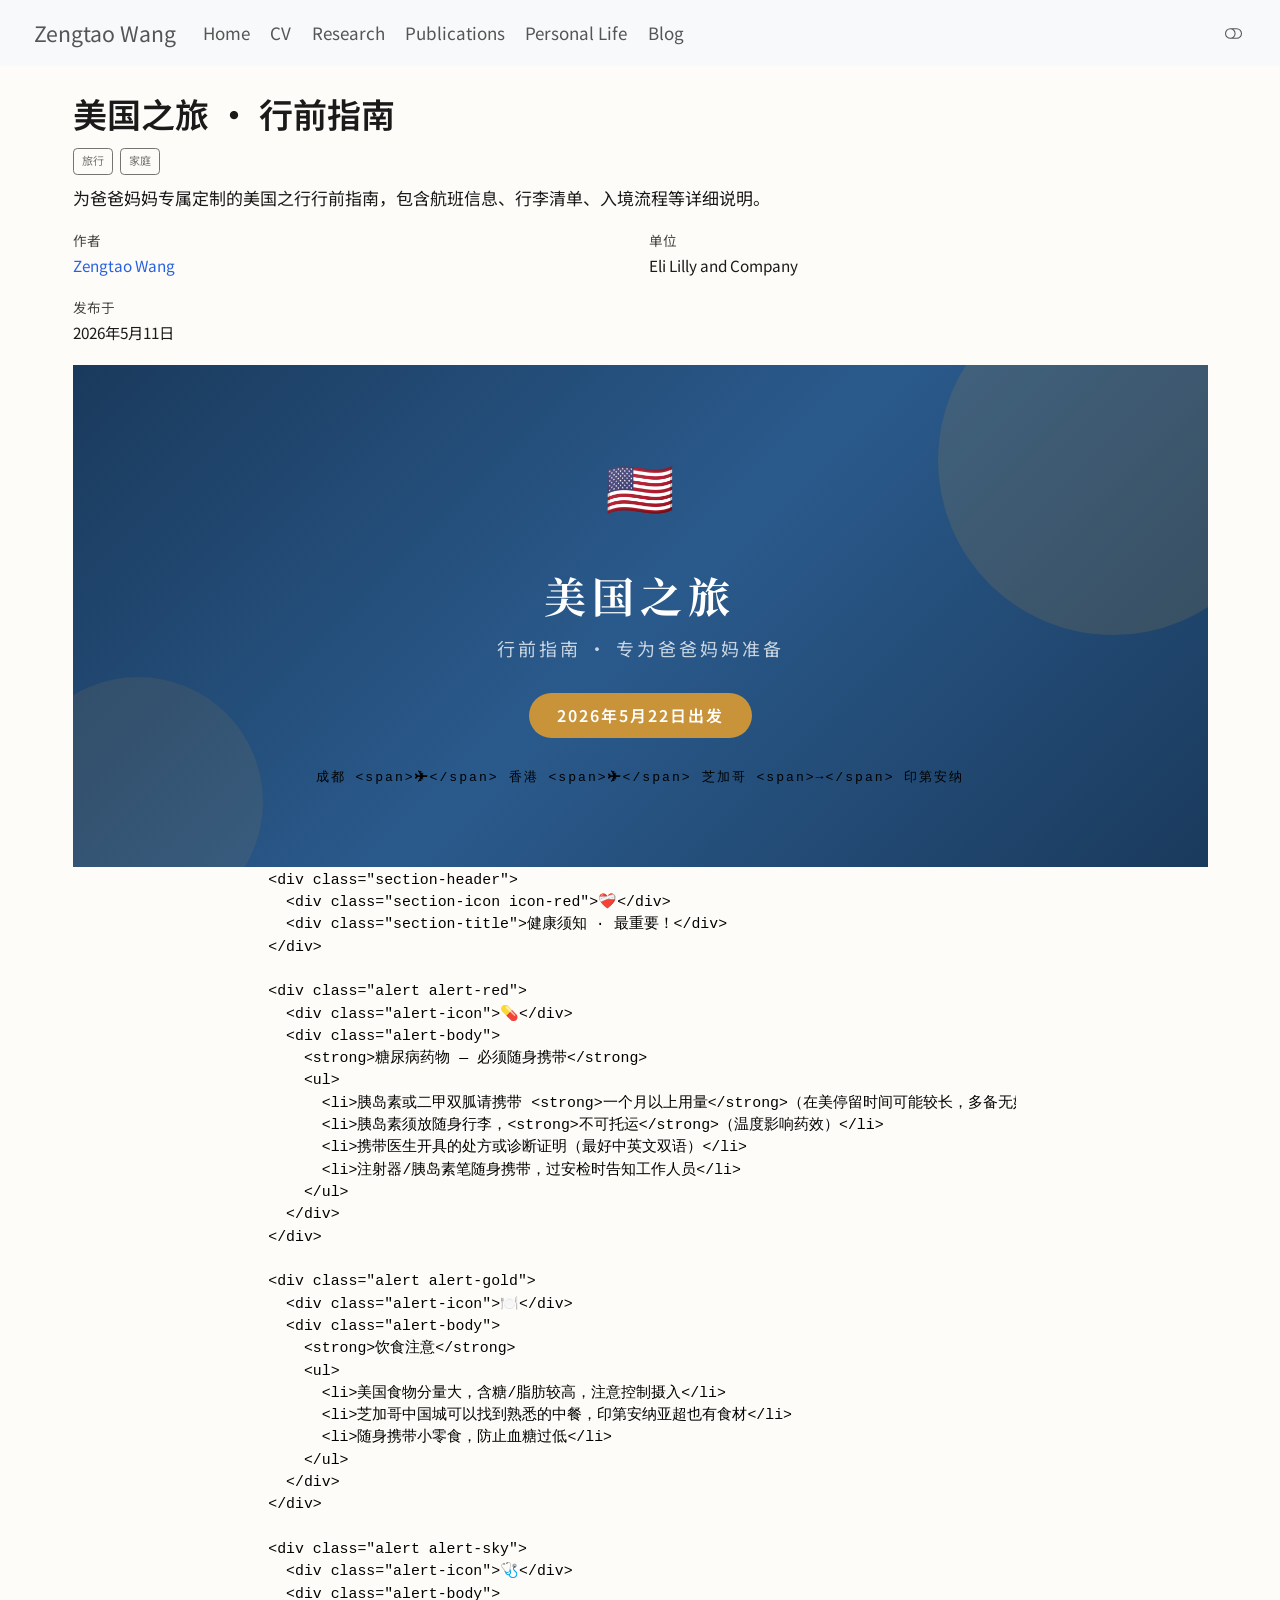
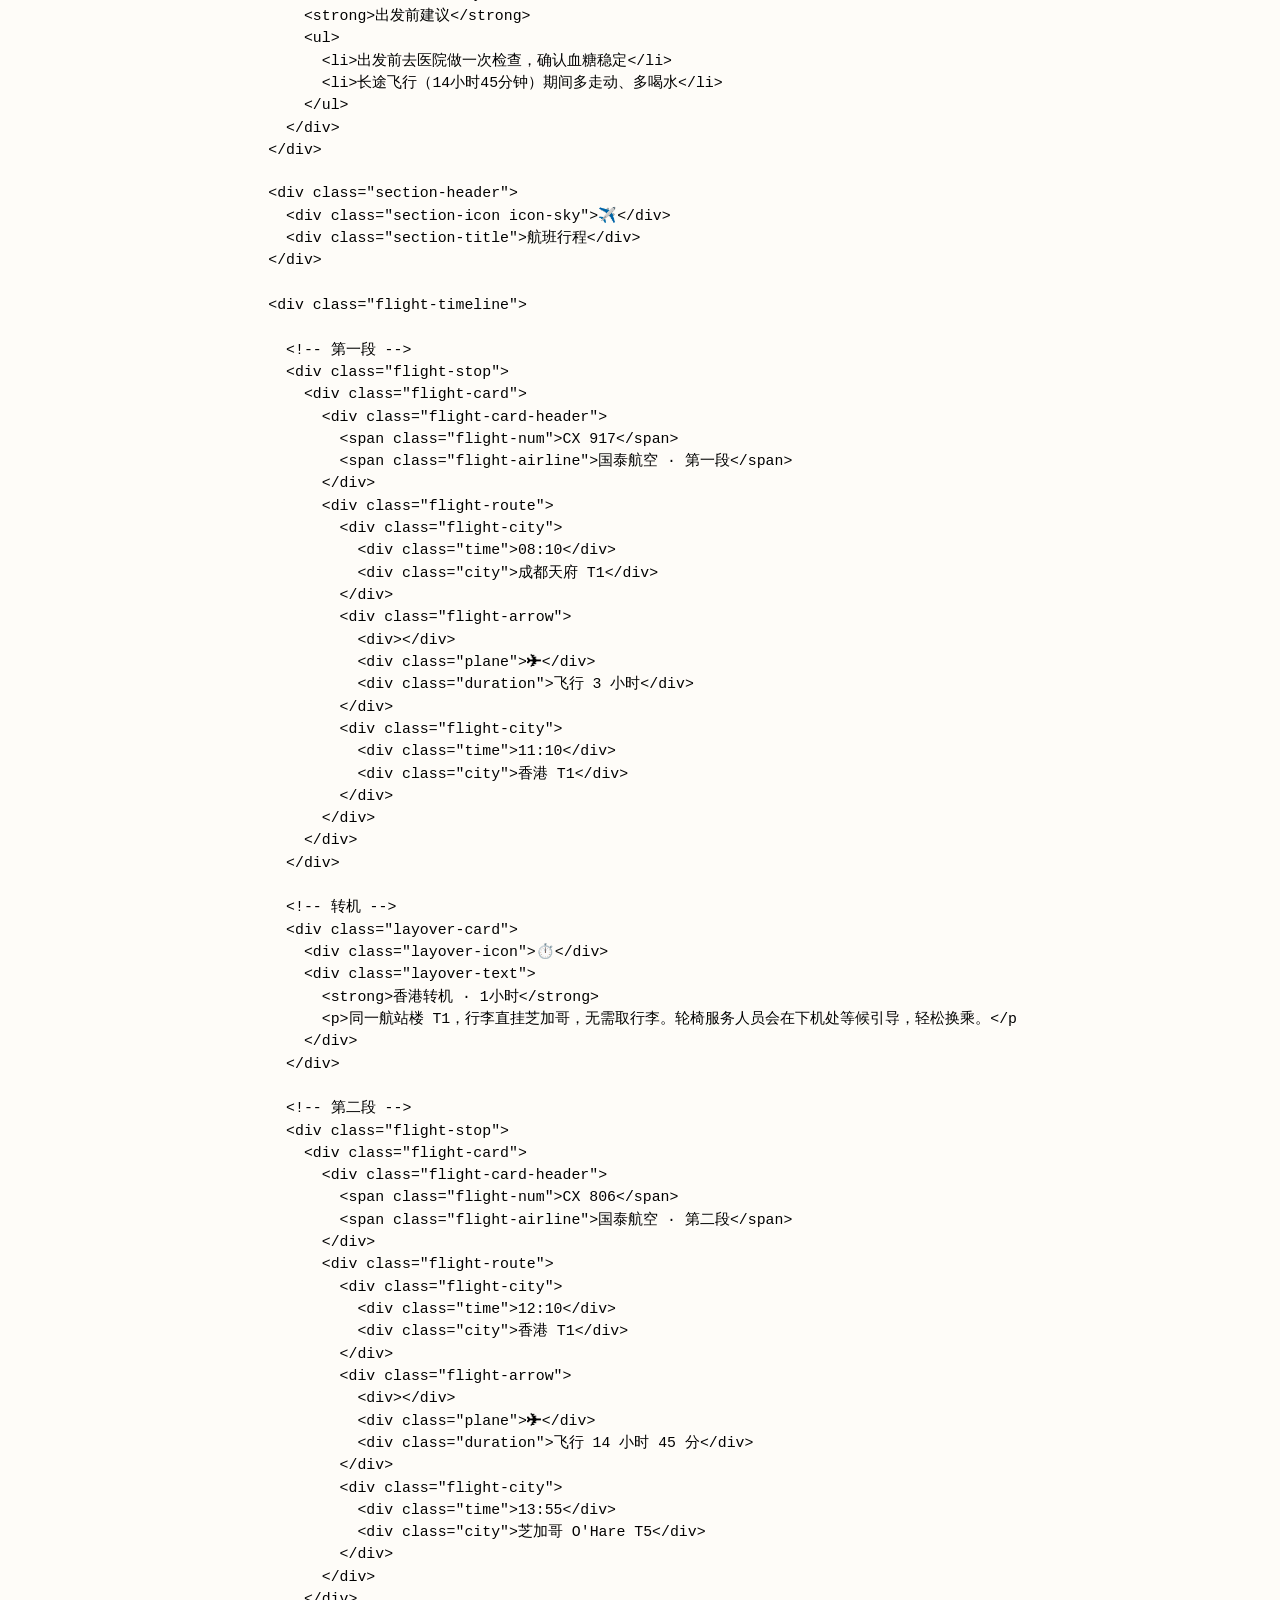
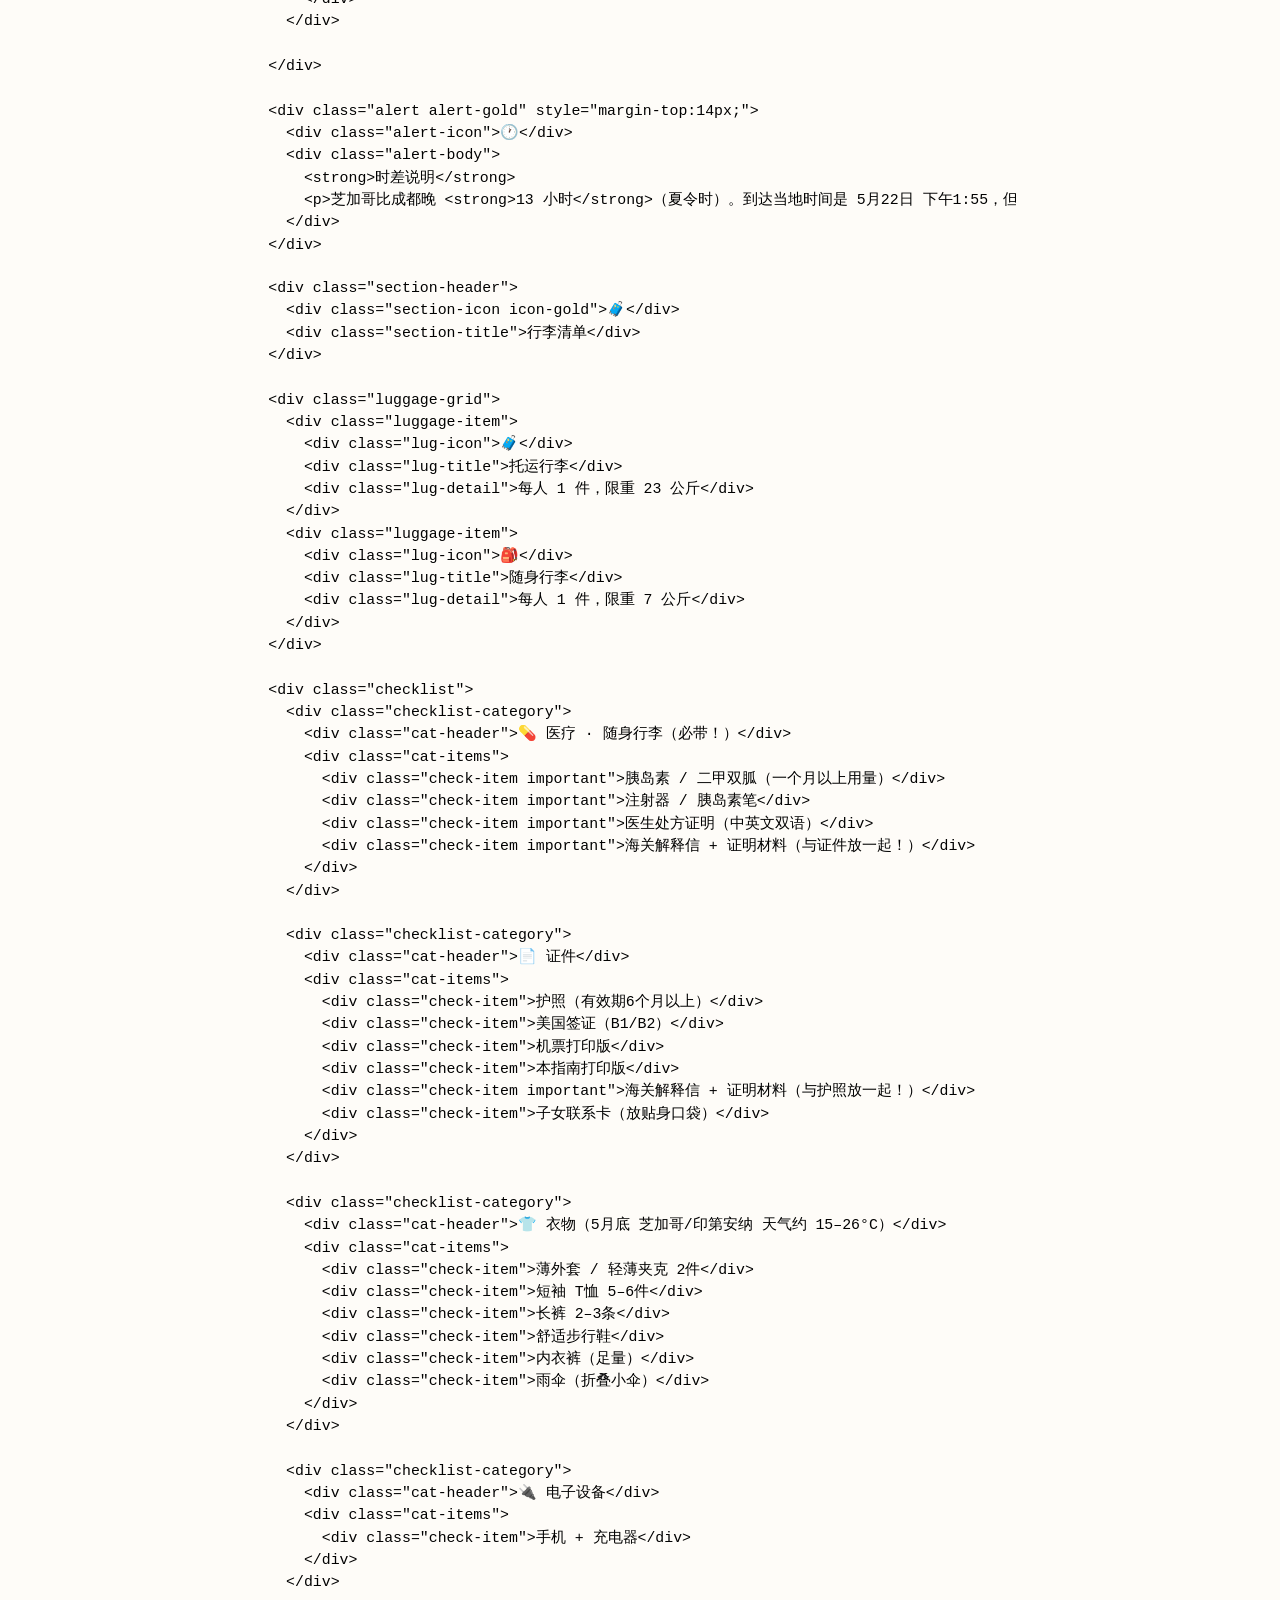
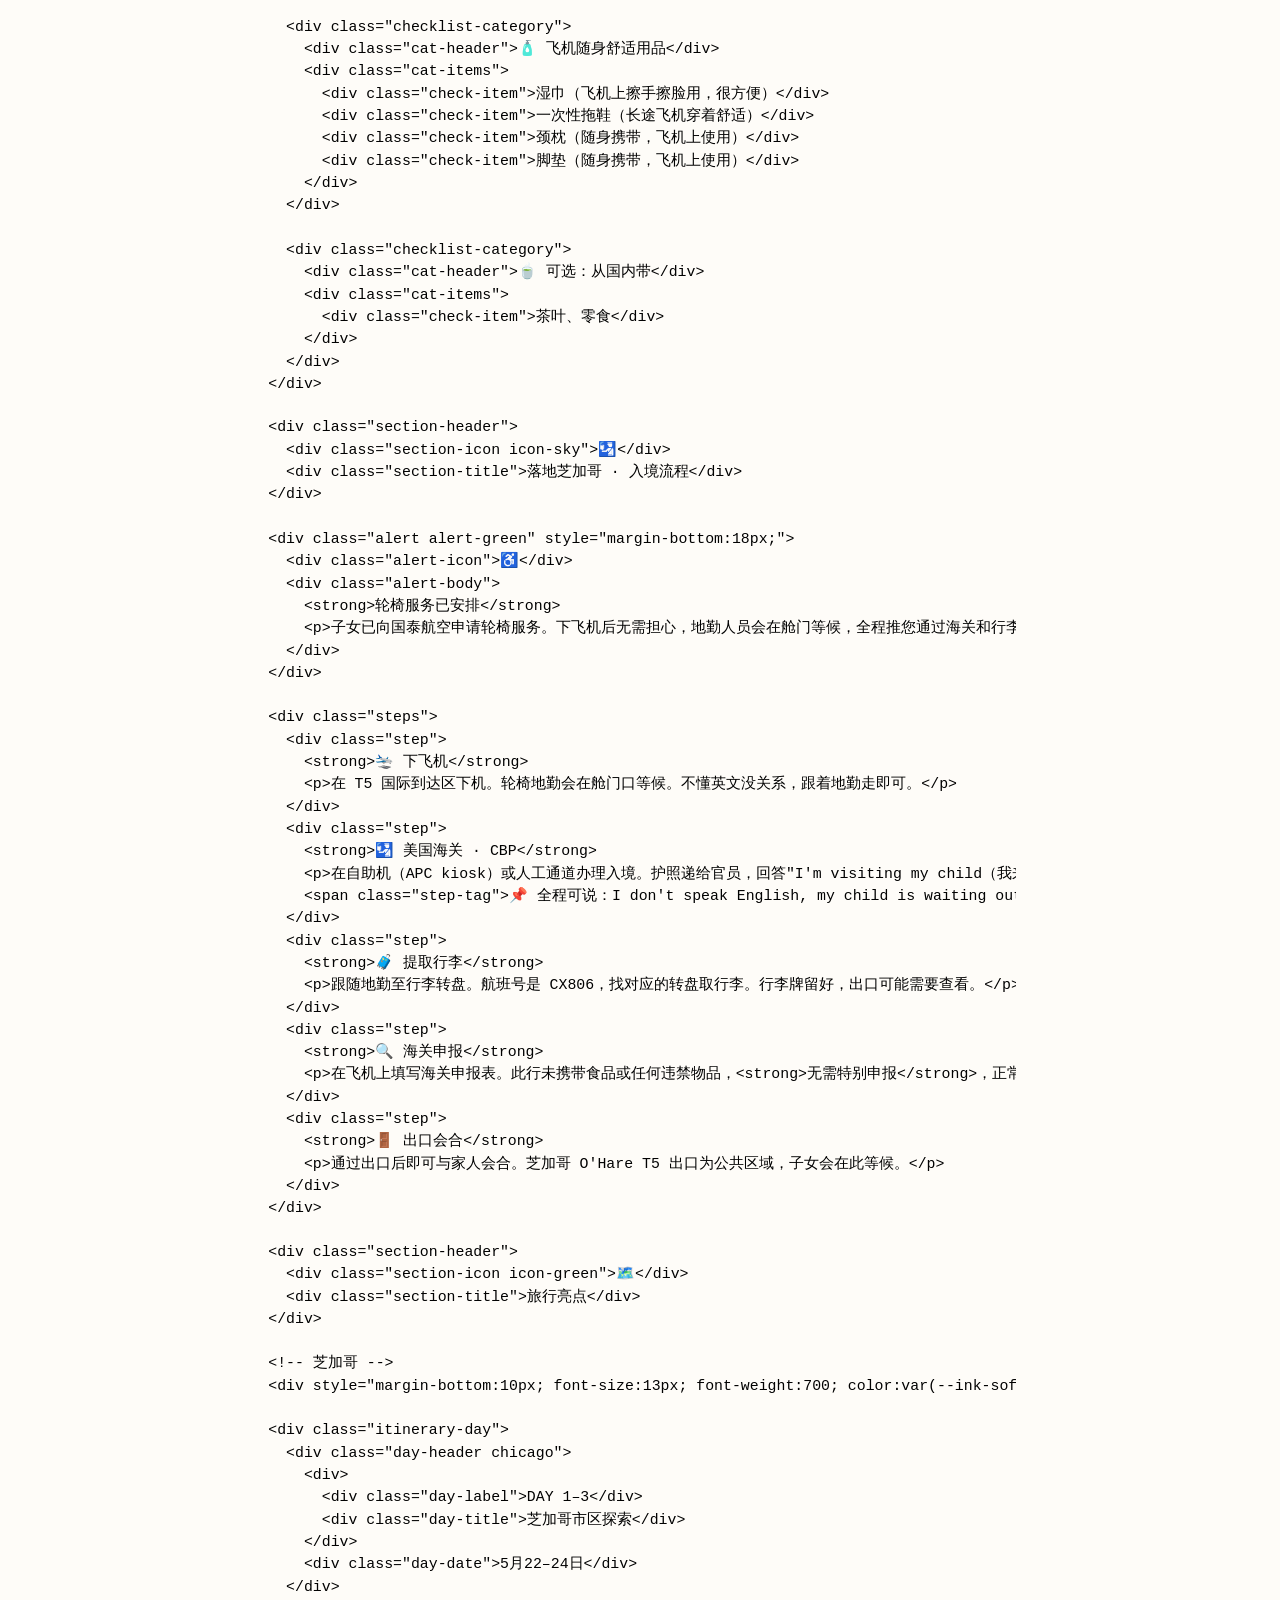
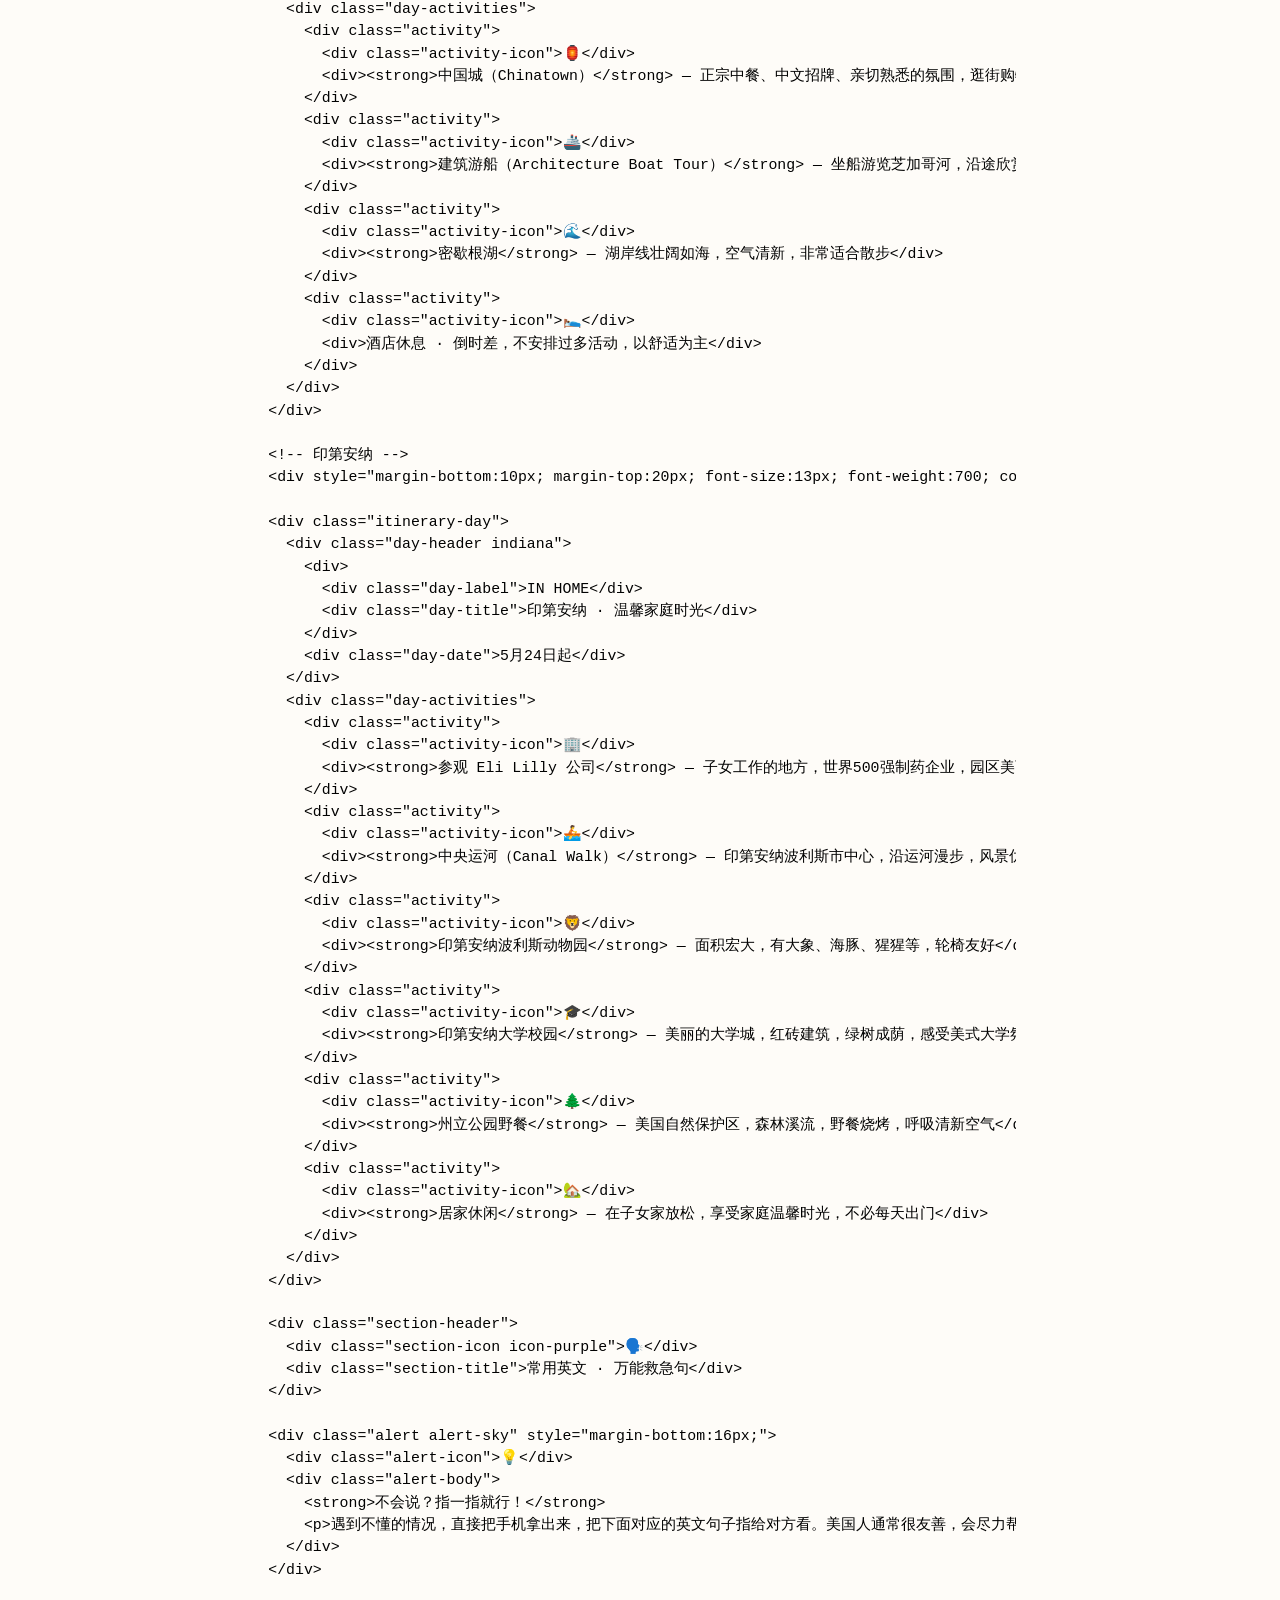
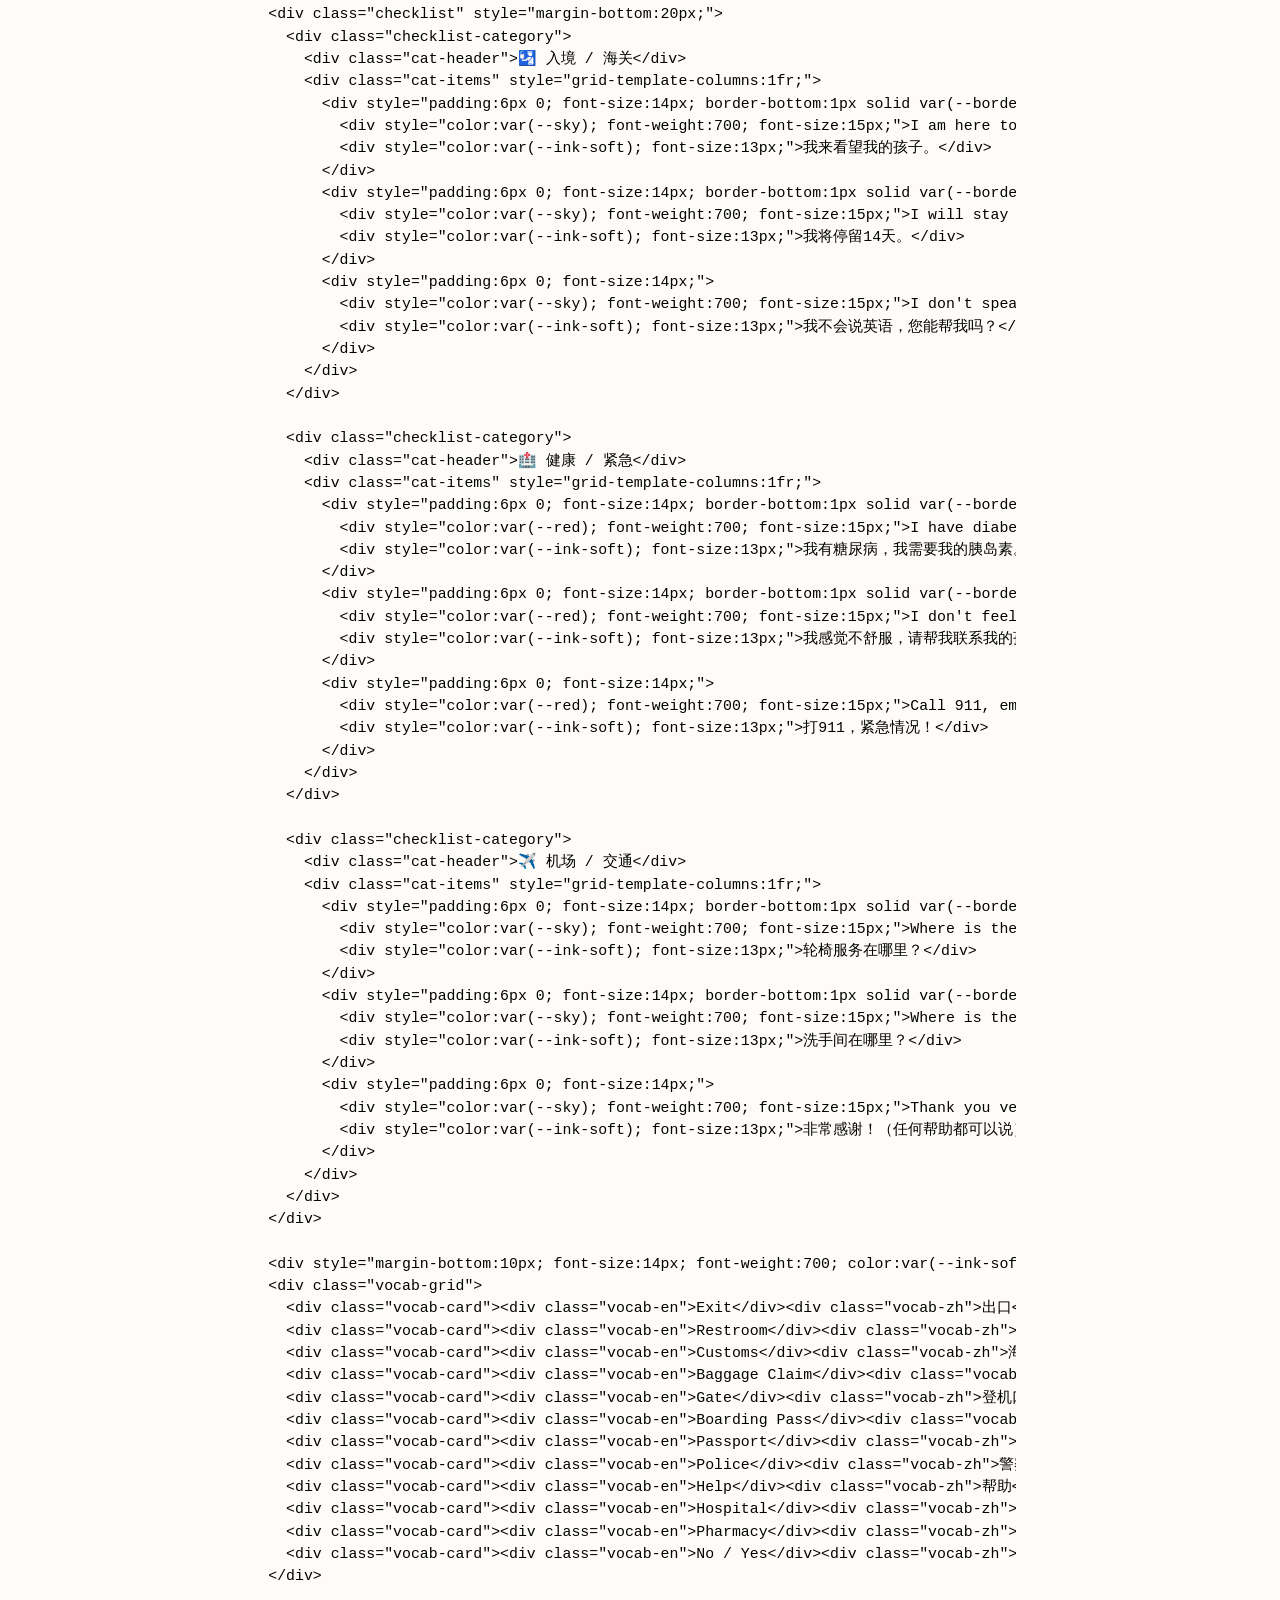
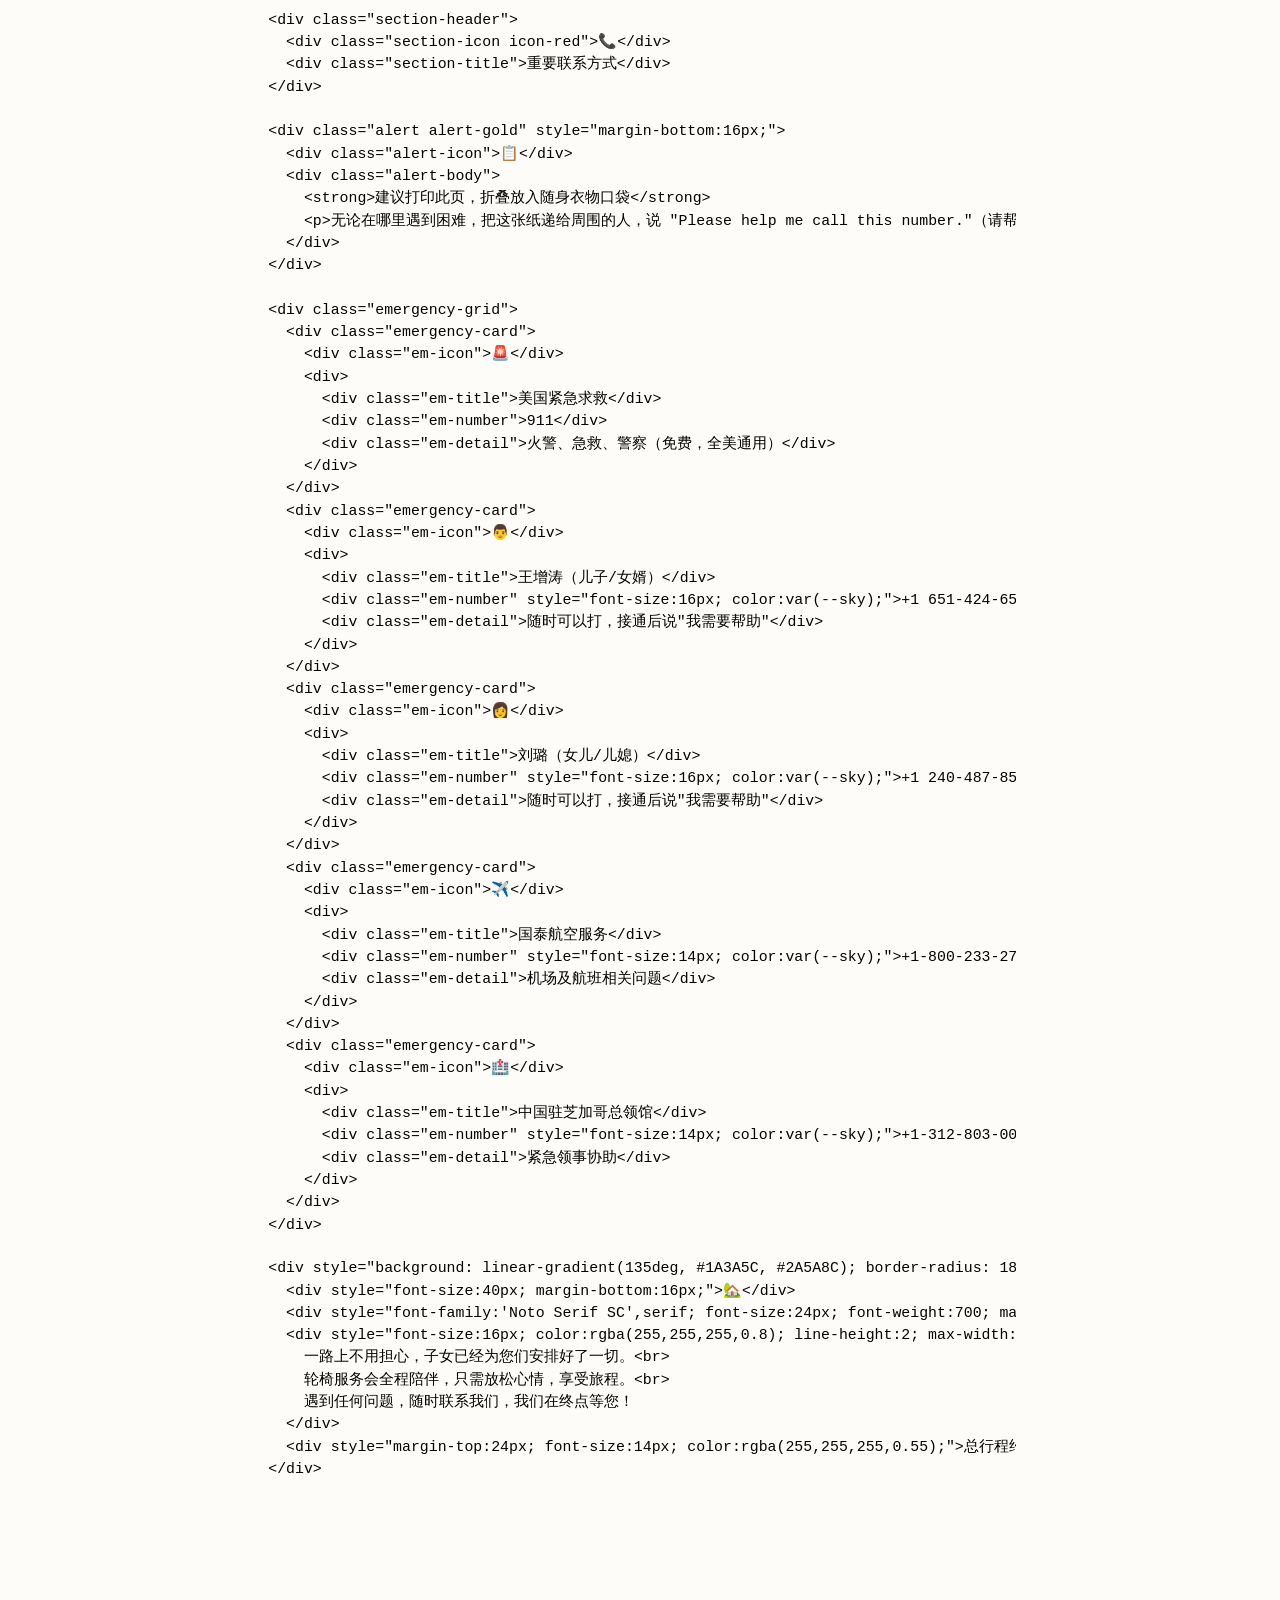
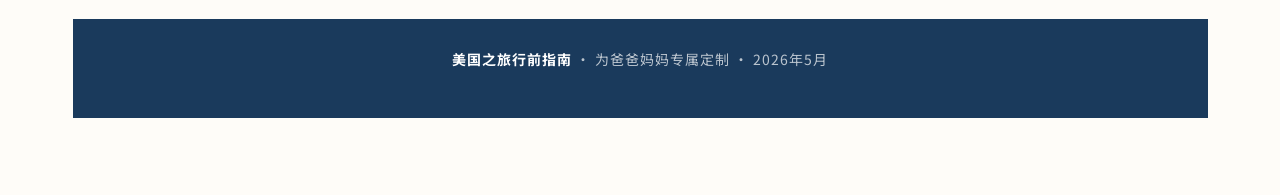
==== docs/posts/05112026_parents_us_trip_guide/index.html @ 817ead2a "Add parents US trip guide (rendered only, source gitignored) Co-Authored-By: Claude Opus 4.7 <norepl" ====
<!DOCTYPE html>
<html xmlns="http://www.w3.org/1999/xhtml" lang="zh-CN" xml:lang="zh-CN"><head>

<meta charset="utf-8">
<meta name="generator" content="quarto-1.8.24">

<meta name="viewport" content="width=device-width, initial-scale=1.0, user-scalable=yes">

<meta name="author" content="Zengtao Wang">
<meta name="description" content="为爸爸妈妈专属定制的美国之行行前指南，包含航班信息、行李清单、入境流程等详细说明。">

<title>美国之旅 · 行前指南 – Zengtao Wang</title>
<style>
code{white-space: pre-wrap;}
span.smallcaps{font-variant: small-caps;}
div.columns{display: flex; gap: min(4vw, 1.5em);}
div.column{flex: auto; overflow-x: auto;}
div.hanging-indent{margin-left: 1.5em; text-indent: -1.5em;}
ul.task-list{list-style: none;}
ul.task-list li input[type="checkbox"] {
  width: 0.8em;
  margin: 0 0.8em 0.2em -1em; /* quarto-specific, see https://github.com/quarto-dev/quarto-cli/issues/4556 */ 
  vertical-align: middle;
}
</style>


<script src="../../site_libs/quarto-nav/quarto-nav.js"></script>
<script src="../../site_libs/quarto-nav/headroom.min.js"></script>
<script src="../../site_libs/clipboard/clipboard.min.js"></script>
<script src="../../site_libs/quarto-search/autocomplete.umd.js"></script>
<script src="../../site_libs/quarto-search/fuse.min.js"></script>
<script src="../../site_libs/quarto-search/quarto-search.js"></script>
<meta name="quarto:offset" content="../../">
<script src="../../site_libs/quarto-html/quarto.js" type="module"></script>
<script src="../../site_libs/quarto-html/tabsets/tabsets.js" type="module"></script>
<script src="../../site_libs/quarto-html/axe/axe-check.js" type="module"></script>
<script src="../../site_libs/quarto-html/popper.min.js"></script>
<script src="../../site_libs/quarto-html/tippy.umd.min.js"></script>
<script src="../../site_libs/quarto-html/anchor.min.js"></script>
<link href="../../site_libs/quarto-html/tippy.css" rel="stylesheet">
<link href="../../site_libs/quarto-html/quarto-syntax-highlighting-dc55a5b9e770e841cd82e46aadbfb9b0.css" rel="stylesheet" class="quarto-color-scheme" id="quarto-text-highlighting-styles">
<link href="../../site_libs/quarto-html/quarto-syntax-highlighting-dark-b651517ce65839d647a86e2780455cfb.css" rel="stylesheet" class="quarto-color-scheme quarto-color-alternate" id="quarto-text-highlighting-styles">
<link href="../../site_libs/quarto-html/quarto-syntax-highlighting-dc55a5b9e770e841cd82e46aadbfb9b0.css" rel="stylesheet" class="quarto-color-scheme-extra" id="quarto-text-highlighting-styles">
<script src="../../site_libs/bootstrap/bootstrap.min.js"></script>
<link href="../../site_libs/bootstrap/bootstrap-icons.css" rel="stylesheet">
<link href="../../site_libs/bootstrap/bootstrap-f6e75f5f7198ba9d097080ab75d7e438.min.css" rel="stylesheet" append-hash="true" class="quarto-color-scheme" id="quarto-bootstrap" data-mode="light">
<link href="../../site_libs/bootstrap/bootstrap-dark-0b7202123fe041a26aeb8f9b3e7d9661.min.css" rel="stylesheet" append-hash="true" class="quarto-color-scheme quarto-color-alternate" id="quarto-bootstrap" data-mode="dark">
<link href="../../site_libs/bootstrap/bootstrap-f6e75f5f7198ba9d097080ab75d7e438.min.css" rel="stylesheet" append-hash="true" class="quarto-color-scheme-extra" id="quarto-bootstrap" data-mode="light">
<script id="quarto-search-options" type="application/json">{
  "location": "navbar",
  "copy-button": false,
  "collapse-after": 3,
  "panel-placement": "end",
  "type": "overlay",
  "limit": 50,
  "keyboard-shortcut": [
    "f",
    "/",
    "s"
  ],
  "show-item-context": false,
  "language": {
    "search-no-results-text": "没有结果",
    "search-matching-documents-text": "匹配的文档",
    "search-copy-link-title": "复制搜索链接",
    "search-hide-matches-text": "隐藏其它匹配结果",
    "search-more-match-text": "更多匹配结果",
    "search-more-matches-text": "更多匹配结果",
    "search-clear-button-title": "清除",
    "search-text-placeholder": "",
    "search-detached-cancel-button-title": "取消",
    "search-submit-button-title": "提交",
    "search-label": "搜索"
  }
}</script>
<link href="https://fonts.googleapis.com/css2?family=Noto+Serif+SC:wght@300;400;600;700&amp;family=Noto+Sans+SC:wght@300;400;500;700&amp;display=swap" rel="stylesheet">


<link rel="stylesheet" href="../../styles.css">
<link rel="stylesheet" href="style.css">
</head>

<body class="nav-fixed quarto-light"><script id="quarto-html-before-body" type="application/javascript">
    const toggleBodyColorMode = (bsSheetEl) => {
      const mode = bsSheetEl.getAttribute("data-mode");
      const bodyEl = window.document.querySelector("body");
      if (mode === "dark") {
        bodyEl.classList.add("quarto-dark");
        bodyEl.classList.remove("quarto-light");
      } else {
        bodyEl.classList.add("quarto-light");
        bodyEl.classList.remove("quarto-dark");
      }
    }
    const toggleBodyColorPrimary = () => {
      const bsSheetEl = window.document.querySelector("link#quarto-bootstrap:not([rel=disabled-stylesheet])");
      if (bsSheetEl) {
        toggleBodyColorMode(bsSheetEl);
      }
    }
    const setColorSchemeToggle = (alternate) => {
      const toggles = window.document.querySelectorAll('.quarto-color-scheme-toggle');
      for (let i=0; i < toggles.length; i++) {
        const toggle = toggles[i];
        if (toggle) {
          if (alternate) {
            toggle.classList.add("alternate");
          } else {
            toggle.classList.remove("alternate");
          }
        }
      }
    };
    const toggleColorMode = (alternate) => {
      // Switch the stylesheets
      const primaryStylesheets = window.document.querySelectorAll('link.quarto-color-scheme:not(.quarto-color-alternate)');
      const alternateStylesheets = window.document.querySelectorAll('link.quarto-color-scheme.quarto-color-alternate');
      manageTransitions('#quarto-margin-sidebar .nav-link', false);
      if (alternate) {
        // note: dark is layered on light, we don't disable primary!
        enableStylesheet(alternateStylesheets);
        for (const sheetNode of alternateStylesheets) {
          if (sheetNode.id === "quarto-bootstrap") {
            toggleBodyColorMode(sheetNode);
          }
        }
      } else {
        disableStylesheet(alternateStylesheets);
        enableStylesheet(primaryStylesheets)
        toggleBodyColorPrimary();
      }
      manageTransitions('#quarto-margin-sidebar .nav-link', true);
      // Switch the toggles
      setColorSchemeToggle(alternate)
      // Hack to workaround the fact that safari doesn't
      // properly recolor the scrollbar when toggling (#1455)
      if (navigator.userAgent.indexOf('Safari') > 0 && navigator.userAgent.indexOf('Chrome') == -1) {
        manageTransitions("body", false);
        window.scrollTo(0, 1);
        setTimeout(() => {
          window.scrollTo(0, 0);
          manageTransitions("body", true);
        }, 40);
      }
    }
    const disableStylesheet = (stylesheets) => {
      for (let i=0; i < stylesheets.length; i++) {
        const stylesheet = stylesheets[i];
        stylesheet.rel = 'disabled-stylesheet';
      }
    }
    const enableStylesheet = (stylesheets) => {
      for (let i=0; i < stylesheets.length; i++) {
        const stylesheet = stylesheets[i];
        if(stylesheet.rel !== 'stylesheet') { // for Chrome, which will still FOUC without this check
          stylesheet.rel = 'stylesheet';
        }
      }
    }
    const manageTransitions = (selector, allowTransitions) => {
      const els = window.document.querySelectorAll(selector);
      for (let i=0; i < els.length; i++) {
        const el = els[i];
        if (allowTransitions) {
          el.classList.remove('notransition');
        } else {
          el.classList.add('notransition');
        }
      }
    }
    const isFileUrl = () => {
      return window.location.protocol === 'file:';
    }
    const hasAlternateSentinel = () => {
      let styleSentinel = getColorSchemeSentinel();
      if (styleSentinel !== null) {
        return styleSentinel === "alternate";
      } else {
        return false;
      }
    }
    const setStyleSentinel = (alternate) => {
      const value = alternate ? "alternate" : "default";
      if (!isFileUrl()) {
        window.localStorage.setItem("quarto-color-scheme", value);
      } else {
        localAlternateSentinel = value;
      }
    }
    const getColorSchemeSentinel = () => {
      if (!isFileUrl()) {
        const storageValue = window.localStorage.getItem("quarto-color-scheme");
        return storageValue != null ? storageValue : localAlternateSentinel;
      } else {
        return localAlternateSentinel;
      }
    }
    const toggleGiscusIfUsed = (isAlternate, darkModeDefault) => {
      const baseTheme = document.querySelector('#giscus-base-theme')?.value ?? 'light';
      const alternateTheme = document.querySelector('#giscus-alt-theme')?.value ?? 'dark';
      let newTheme = '';
      if(authorPrefersDark) {
        newTheme = isAlternate ? baseTheme : alternateTheme;
      } else {
        newTheme = isAlternate ? alternateTheme : baseTheme;
      }
      const changeGiscusTheme = () => {
        // From: https://github.com/giscus/giscus/issues/336
        const sendMessage = (message) => {
          const iframe = document.querySelector('iframe.giscus-frame');
          if (!iframe) return;
          iframe.contentWindow.postMessage({ giscus: message }, 'https://giscus.app');
        }
        sendMessage({
          setConfig: {
            theme: newTheme
          }
        });
      }
      const isGiscussLoaded = window.document.querySelector('iframe.giscus-frame') !== null;
      if (isGiscussLoaded) {
        changeGiscusTheme();
      }
    };
    const authorPrefersDark = false;
    const darkModeDefault = authorPrefersDark;
      document.querySelector('link#quarto-text-highlighting-styles.quarto-color-scheme-extra').rel = 'disabled-stylesheet';
      document.querySelector('link#quarto-bootstrap.quarto-color-scheme-extra').rel = 'disabled-stylesheet';
    let localAlternateSentinel = darkModeDefault ? 'alternate' : 'default';
    // Dark / light mode switch
    window.quartoToggleColorScheme = () => {
      // Read the current dark / light value
      let toAlternate = !hasAlternateSentinel();
      toggleColorMode(toAlternate);
      setStyleSentinel(toAlternate);
      toggleGiscusIfUsed(toAlternate, darkModeDefault);
      window.dispatchEvent(new Event('resize'));
    };
    // Switch to dark mode if need be
    if (hasAlternateSentinel()) {
      toggleColorMode(true);
    } else {
      toggleColorMode(false);
    }
  </script>

<div id="quarto-search-results"></div>
  <header id="quarto-header" class="headroom fixed-top">
    <nav class="navbar navbar-expand-lg " data-bs-theme="dark">
      <div class="navbar-container container-fluid">
      <div class="navbar-brand-container mx-auto">
    <a href="../../index.html" class="navbar-brand navbar-brand-logo">
    </a>
    <a class="navbar-brand" href="../../index.html">
    <span class="navbar-title">Zengtao Wang</span>
    </a>
  </div>
            <div id="quarto-search" class="" title="搜索"></div>
          <button class="navbar-toggler" type="button" data-bs-toggle="collapse" data-bs-target="#navbarCollapse" aria-controls="navbarCollapse" role="menu" aria-expanded="false" aria-label="展开或折叠导航栏" onclick="if (window.quartoToggleHeadroom) { window.quartoToggleHeadroom(); }">
  <span class="navbar-toggler-icon"></span>
</button>
          <div class="collapse navbar-collapse" id="navbarCollapse">
            <ul class="navbar-nav navbar-nav-scroll me-auto">
  <li class="nav-item">
    <a class="nav-link" href="../../index.html"> 
<span class="menu-text">Home</span></a>
  </li>  
  <li class="nav-item">
    <a class="nav-link" href="../../file/Zengtao Wang_CV.pdf"> 
<span class="menu-text">CV</span></a>
  </li>  
  <li class="nav-item">
    <a class="nav-link" href="../../research.html"> 
<span class="menu-text">Research</span></a>
  </li>  
  <li class="nav-item">
    <a class="nav-link" href="../../Publications.html"> 
<span class="menu-text">Publications</span></a>
  </li>  
  <li class="nav-item">
    <a class="nav-link" href="../../Personal.html"> 
<span class="menu-text">Personal Life</span></a>
  </li>  
  <li class="nav-item">
    <a class="nav-link" href="../../post.html"> 
<span class="menu-text">Blog</span></a>
  </li>  
</ul>
          </div> <!-- /navcollapse -->
            <div class="quarto-navbar-tools">
  <a href="" class="quarto-color-scheme-toggle quarto-navigation-tool  px-1" onclick="window.quartoToggleColorScheme(); return false;" title="切换深色模式"><i class="bi"></i></a>
</div>
      </div> <!-- /container-fluid -->
    </nav>
</header>
<!-- content -->
<div id="quarto-content" class="quarto-container page-columns page-rows-contents page-layout-full page-navbar">
<!-- sidebar -->
<!-- margin-sidebar -->
    
<!-- main -->
<main class="content column-page" id="quarto-document-content">


<header id="title-block-header" class="quarto-title-block default">
<div class="quarto-title">
<h1 class="title">美国之旅 · 行前指南</h1>
  <div class="quarto-categories">
    <div class="quarto-category">旅行</div>
    <div class="quarto-category">家庭</div>
  </div>
  </div>

<div>
  <div class="description">
    为爸爸妈妈专属定制的美国之行行前指南，包含航班信息、行李清单、入境流程等详细说明。
  </div>
</div>

<div class="quarto-title-meta-author column-page">
  <div class="quarto-title-meta-heading">作者</div>
  <div class="quarto-title-meta-heading">单位</div>
  
    <div class="quarto-title-meta-contents">
    <p class="author"><a href="https://zengtaowang.github.io/">Zengtao Wang</a> </p>
  </div>
  <div class="quarto-title-meta-contents">
        <p class="affiliation">
            Eli Lilly and Company
          </p>
      </div>
  </div>

<div class="quarto-title-meta column-page">

      
    <div>
    <div class="quarto-title-meta-heading">发布于</div>
    <div class="quarto-title-meta-contents">
      <p class="date">2026年5月11日</p>
    </div>
  </div>
  
    
  </div>
  


</header>


<div class="{=html}">
<!-- COVER -->
<div class="cover">
<span class="cover-flag">🇺🇸</span>
<h1>
美国之旅
</h1>
<div class="cover-sub">
行前指南 · 专为爸爸妈妈准备
</div>
<div class="cover-date">
2026年5月22日出发
</div>
<div class="cover-route">
<pre><code>成都 &lt;span&gt;✈&lt;/span&gt; 香港 &lt;span&gt;✈&lt;/span&gt; 芝加哥 &lt;span&gt;→&lt;/span&gt; 印第安纳</code></pre>
</div>
</div>
<div class="container">
<!-- ① 健康提醒 -->
<section>
<pre><code>&lt;div class="section-header"&gt;
  &lt;div class="section-icon icon-red"&gt;❤️‍🩹&lt;/div&gt;
  &lt;div class="section-title"&gt;健康须知 · 最重要！&lt;/div&gt;
&lt;/div&gt;

&lt;div class="alert alert-red"&gt;
  &lt;div class="alert-icon"&gt;💊&lt;/div&gt;
  &lt;div class="alert-body"&gt;
    &lt;strong&gt;糖尿病药物 — 必须随身携带&lt;/strong&gt;
    &lt;ul&gt;
      &lt;li&gt;胰岛素或二甲双胍请携带 &lt;strong&gt;一个月以上用量&lt;/strong&gt;（在美停留时间可能较长，多备无妨）&lt;/li&gt;
      &lt;li&gt;胰岛素须放随身行李，&lt;strong&gt;不可托运&lt;/strong&gt;（温度影响药效）&lt;/li&gt;
      &lt;li&gt;携带医生开具的处方或诊断证明（最好中英文双语）&lt;/li&gt;
      &lt;li&gt;注射器/胰岛素笔随身携带，过安检时告知工作人员&lt;/li&gt;
    &lt;/ul&gt;
  &lt;/div&gt;
&lt;/div&gt;

&lt;div class="alert alert-gold"&gt;
  &lt;div class="alert-icon"&gt;🍽️&lt;/div&gt;
  &lt;div class="alert-body"&gt;
    &lt;strong&gt;饮食注意&lt;/strong&gt;
    &lt;ul&gt;
      &lt;li&gt;美国食物分量大，含糖/脂肪较高，注意控制摄入&lt;/li&gt;
      &lt;li&gt;芝加哥中国城可以找到熟悉的中餐，印第安纳亚超也有食材&lt;/li&gt;
      &lt;li&gt;随身携带小零食，防止血糖过低&lt;/li&gt;
    &lt;/ul&gt;
  &lt;/div&gt;
&lt;/div&gt;

&lt;div class="alert alert-sky"&gt;
  &lt;div class="alert-icon"&gt;🩺&lt;/div&gt;
  &lt;div class="alert-body"&gt;
    &lt;strong&gt;出发前建议&lt;/strong&gt;
    &lt;ul&gt;
      &lt;li&gt;出发前去医院做一次检查，确认血糖稳定&lt;/li&gt;
      &lt;li&gt;长途飞行（14小时45分钟）期间多走动、多喝水&lt;/li&gt;
    &lt;/ul&gt;
  &lt;/div&gt;
&lt;/div&gt;</code></pre>
</section>
<!-- ② 航班行程 -->
<section>
<pre><code>&lt;div class="section-header"&gt;
  &lt;div class="section-icon icon-sky"&gt;✈️&lt;/div&gt;
  &lt;div class="section-title"&gt;航班行程&lt;/div&gt;
&lt;/div&gt;

&lt;div class="flight-timeline"&gt;

  &lt;!-- 第一段 --&gt;
  &lt;div class="flight-stop"&gt;
    &lt;div class="flight-card"&gt;
      &lt;div class="flight-card-header"&gt;
        &lt;span class="flight-num"&gt;CX 917&lt;/span&gt;
        &lt;span class="flight-airline"&gt;国泰航空 · 第一段&lt;/span&gt;
      &lt;/div&gt;
      &lt;div class="flight-route"&gt;
        &lt;div class="flight-city"&gt;
          &lt;div class="time"&gt;08:10&lt;/div&gt;
          &lt;div class="city"&gt;成都天府 T1&lt;/div&gt;
        &lt;/div&gt;
        &lt;div class="flight-arrow"&gt;
          &lt;div&gt;&lt;/div&gt;
          &lt;div class="plane"&gt;✈&lt;/div&gt;
          &lt;div class="duration"&gt;飞行 3 小时&lt;/div&gt;
        &lt;/div&gt;
        &lt;div class="flight-city"&gt;
          &lt;div class="time"&gt;11:10&lt;/div&gt;
          &lt;div class="city"&gt;香港 T1&lt;/div&gt;
        &lt;/div&gt;
      &lt;/div&gt;
    &lt;/div&gt;
  &lt;/div&gt;

  &lt;!-- 转机 --&gt;
  &lt;div class="layover-card"&gt;
    &lt;div class="layover-icon"&gt;⏱️&lt;/div&gt;
    &lt;div class="layover-text"&gt;
      &lt;strong&gt;香港转机 · 1小时&lt;/strong&gt;
      &lt;p&gt;同一航站楼 T1，行李直挂芝加哥，无需取行李。轮椅服务人员会在下机处等候引导，轻松换乘。&lt;/p&gt;
    &lt;/div&gt;
  &lt;/div&gt;

  &lt;!-- 第二段 --&gt;
  &lt;div class="flight-stop"&gt;
    &lt;div class="flight-card"&gt;
      &lt;div class="flight-card-header"&gt;
        &lt;span class="flight-num"&gt;CX 806&lt;/span&gt;
        &lt;span class="flight-airline"&gt;国泰航空 · 第二段&lt;/span&gt;
      &lt;/div&gt;
      &lt;div class="flight-route"&gt;
        &lt;div class="flight-city"&gt;
          &lt;div class="time"&gt;12:10&lt;/div&gt;
          &lt;div class="city"&gt;香港 T1&lt;/div&gt;
        &lt;/div&gt;
        &lt;div class="flight-arrow"&gt;
          &lt;div&gt;&lt;/div&gt;
          &lt;div class="plane"&gt;✈&lt;/div&gt;
          &lt;div class="duration"&gt;飞行 14 小时 45 分&lt;/div&gt;
        &lt;/div&gt;
        &lt;div class="flight-city"&gt;
          &lt;div class="time"&gt;13:55&lt;/div&gt;
          &lt;div class="city"&gt;芝加哥 O'Hare T5&lt;/div&gt;
        &lt;/div&gt;
      &lt;/div&gt;
    &lt;/div&gt;
  &lt;/div&gt;

&lt;/div&gt;

&lt;div class="alert alert-gold" style="margin-top:14px;"&gt;
  &lt;div class="alert-icon"&gt;🕐&lt;/div&gt;
  &lt;div class="alert-body"&gt;
    &lt;strong&gt;时差说明&lt;/strong&gt;
    &lt;p&gt;芝加哥比成都晚 &lt;strong&gt;13 小时&lt;/strong&gt;（夏令时）。到达当地时间是 5月22日 下午1:55，但身体感觉是5月23日凌晨。请放松休息，不用刻意熬夜调时差。&lt;/p&gt;
  &lt;/div&gt;
&lt;/div&gt;</code></pre>
</section>
<!-- ③ 行李清单 -->
<section>
<pre><code>&lt;div class="section-header"&gt;
  &lt;div class="section-icon icon-gold"&gt;🧳&lt;/div&gt;
  &lt;div class="section-title"&gt;行李清单&lt;/div&gt;
&lt;/div&gt;

&lt;div class="luggage-grid"&gt;
  &lt;div class="luggage-item"&gt;
    &lt;div class="lug-icon"&gt;🧳&lt;/div&gt;
    &lt;div class="lug-title"&gt;托运行李&lt;/div&gt;
    &lt;div class="lug-detail"&gt;每人 1 件，限重 23 公斤&lt;/div&gt;
  &lt;/div&gt;
  &lt;div class="luggage-item"&gt;
    &lt;div class="lug-icon"&gt;🎒&lt;/div&gt;
    &lt;div class="lug-title"&gt;随身行李&lt;/div&gt;
    &lt;div class="lug-detail"&gt;每人 1 件，限重 7 公斤&lt;/div&gt;
  &lt;/div&gt;
&lt;/div&gt;

&lt;div class="checklist"&gt;
  &lt;div class="checklist-category"&gt;
    &lt;div class="cat-header"&gt;💊 医疗 · 随身行李（必带！）&lt;/div&gt;
    &lt;div class="cat-items"&gt;
      &lt;div class="check-item important"&gt;胰岛素 / 二甲双胍（一个月以上用量）&lt;/div&gt;
      &lt;div class="check-item important"&gt;注射器 / 胰岛素笔&lt;/div&gt;
      &lt;div class="check-item important"&gt;医生处方证明（中英文双语）&lt;/div&gt;
      &lt;div class="check-item important"&gt;海关解释信 + 证明材料（与证件放一起！）&lt;/div&gt;
    &lt;/div&gt;
  &lt;/div&gt;

  &lt;div class="checklist-category"&gt;
    &lt;div class="cat-header"&gt;📄 证件&lt;/div&gt;
    &lt;div class="cat-items"&gt;
      &lt;div class="check-item"&gt;护照（有效期6个月以上）&lt;/div&gt;
      &lt;div class="check-item"&gt;美国签证（B1/B2）&lt;/div&gt;
      &lt;div class="check-item"&gt;机票打印版&lt;/div&gt;
      &lt;div class="check-item"&gt;本指南打印版&lt;/div&gt;
      &lt;div class="check-item important"&gt;海关解释信 + 证明材料（与护照放一起！）&lt;/div&gt;
      &lt;div class="check-item"&gt;子女联系卡（放贴身口袋）&lt;/div&gt;
    &lt;/div&gt;
  &lt;/div&gt;

  &lt;div class="checklist-category"&gt;
    &lt;div class="cat-header"&gt;👕 衣物（5月底 芝加哥/印第安纳 天气约 15–26°C）&lt;/div&gt;
    &lt;div class="cat-items"&gt;
      &lt;div class="check-item"&gt;薄外套 / 轻薄夹克 2件&lt;/div&gt;
      &lt;div class="check-item"&gt;短袖 T恤 5–6件&lt;/div&gt;
      &lt;div class="check-item"&gt;长裤 2–3条&lt;/div&gt;
      &lt;div class="check-item"&gt;舒适步行鞋&lt;/div&gt;
      &lt;div class="check-item"&gt;内衣裤（足量）&lt;/div&gt;
      &lt;div class="check-item"&gt;雨伞（折叠小伞）&lt;/div&gt;
    &lt;/div&gt;
  &lt;/div&gt;

  &lt;div class="checklist-category"&gt;
    &lt;div class="cat-header"&gt;🔌 电子设备&lt;/div&gt;
    &lt;div class="cat-items"&gt;
      &lt;div class="check-item"&gt;手机 + 充电器&lt;/div&gt;
    &lt;/div&gt;
  &lt;/div&gt;

  &lt;div class="checklist-category"&gt;
    &lt;div class="cat-header"&gt;🧴 飞机随身舒适用品&lt;/div&gt;
    &lt;div class="cat-items"&gt;
      &lt;div class="check-item"&gt;湿巾（飞机上擦手擦脸用，很方便）&lt;/div&gt;
      &lt;div class="check-item"&gt;一次性拖鞋（长途飞机穿着舒适）&lt;/div&gt;
      &lt;div class="check-item"&gt;颈枕（随身携带，飞机上使用）&lt;/div&gt;
      &lt;div class="check-item"&gt;脚垫（随身携带，飞机上使用）&lt;/div&gt;
    &lt;/div&gt;
  &lt;/div&gt;

  &lt;div class="checklist-category"&gt;
    &lt;div class="cat-header"&gt;🍵 可选：从国内带&lt;/div&gt;
    &lt;div class="cat-items"&gt;
      &lt;div class="check-item"&gt;茶叶、零食&lt;/div&gt;
    &lt;/div&gt;
  &lt;/div&gt;
&lt;/div&gt;</code></pre>
</section>
<!-- ④ 入境流程 -->
<section>
<pre><code>&lt;div class="section-header"&gt;
  &lt;div class="section-icon icon-sky"&gt;🛂&lt;/div&gt;
  &lt;div class="section-title"&gt;落地芝加哥 · 入境流程&lt;/div&gt;
&lt;/div&gt;

&lt;div class="alert alert-green" style="margin-bottom:18px;"&gt;
  &lt;div class="alert-icon"&gt;♿&lt;/div&gt;
  &lt;div class="alert-body"&gt;
    &lt;strong&gt;轮椅服务已安排&lt;/strong&gt;
    &lt;p&gt;子女已向国泰航空申请轮椅服务。下飞机后无需担心，地勤人员会在舱门等候，全程推您通过海关和行李提取，直到出口与家人会合。&lt;/p&gt;
  &lt;/div&gt;
&lt;/div&gt;

&lt;div class="steps"&gt;
  &lt;div class="step"&gt;
    &lt;strong&gt;🛬 下飞机&lt;/strong&gt;
    &lt;p&gt;在 T5 国际到达区下机。轮椅地勤会在舱门口等候。不懂英文没关系，跟着地勤走即可。&lt;/p&gt;
  &lt;/div&gt;
  &lt;div class="step"&gt;
    &lt;strong&gt;🛂 美国海关 · CBP&lt;/strong&gt;
    &lt;p&gt;在自助机（APC kiosk）或人工通道办理入境。护照递给官员，回答"I'm visiting my child（我来看望孩子）"。如需说明携带的药物，直接将&lt;strong&gt;海关解释信连同证明材料&lt;/strong&gt;递给工作人员即可，无需开口解释。&lt;/p&gt;
    &lt;span class="step-tag"&gt;📌 全程可说：I don't speak English, my child is waiting outside.&lt;/span&gt;
  &lt;/div&gt;
  &lt;div class="step"&gt;
    &lt;strong&gt;🧳 提取行李&lt;/strong&gt;
    &lt;p&gt;跟随地勤至行李转盘。航班号是 CX806，找对应的转盘取行李。行李牌留好，出口可能需要查看。&lt;/p&gt;
  &lt;/div&gt;
  &lt;div class="step"&gt;
    &lt;strong&gt;🔍 海关申报&lt;/strong&gt;
    &lt;p&gt;在飞机上填写海关申报表。此行未携带食品或任何违禁物品，&lt;strong&gt;无需特别申报&lt;/strong&gt;，正常提交即可，不必紧张。&lt;/p&gt;
  &lt;/div&gt;
  &lt;div class="step"&gt;
    &lt;strong&gt;🚪 出口会合&lt;/strong&gt;
    &lt;p&gt;通过出口后即可与家人会合。芝加哥 O'Hare T5 出口为公共区域，子女会在此等候。&lt;/p&gt;
  &lt;/div&gt;
&lt;/div&gt;</code></pre>
</section>
<!-- ⑤ 行程 -->
<section>
<pre><code>&lt;div class="section-header"&gt;
  &lt;div class="section-icon icon-green"&gt;🗺️&lt;/div&gt;
  &lt;div class="section-title"&gt;旅行亮点&lt;/div&gt;
&lt;/div&gt;

&lt;!-- 芝加哥 --&gt;
&lt;div style="margin-bottom:10px; font-size:13px; font-weight:700; color:var(--ink-soft); letter-spacing:2px;"&gt;🏙️ 芝加哥 · 5月22–24日（3天）&lt;/div&gt;

&lt;div class="itinerary-day"&gt;
  &lt;div class="day-header chicago"&gt;
    &lt;div&gt;
      &lt;div class="day-label"&gt;DAY 1–3&lt;/div&gt;
      &lt;div class="day-title"&gt;芝加哥市区探索&lt;/div&gt;
    &lt;/div&gt;
    &lt;div class="day-date"&gt;5月22–24日&lt;/div&gt;
  &lt;/div&gt;
  &lt;div class="day-activities"&gt;
    &lt;div class="activity"&gt;
      &lt;div class="activity-icon"&gt;🏮&lt;/div&gt;
      &lt;div&gt;&lt;strong&gt;中国城（Chinatown）&lt;/strong&gt; — 正宗中餐、中文招牌、亲切熟悉的氛围，逛街购物两不误&lt;/div&gt;
    &lt;/div&gt;
    &lt;div class="activity"&gt;
      &lt;div class="activity-icon"&gt;🚢&lt;/div&gt;
      &lt;div&gt;&lt;strong&gt;建筑游船（Architecture Boat Tour）&lt;/strong&gt; — 坐船游览芝加哥河，沿途欣赏壮观的摩天大楼，非常震撼&lt;/div&gt;
    &lt;/div&gt;
    &lt;div class="activity"&gt;
      &lt;div class="activity-icon"&gt;🌊&lt;/div&gt;
      &lt;div&gt;&lt;strong&gt;密歇根湖&lt;/strong&gt; — 湖岸线壮阔如海，空气清新，非常适合散步&lt;/div&gt;
    &lt;/div&gt;
    &lt;div class="activity"&gt;
      &lt;div class="activity-icon"&gt;🛌&lt;/div&gt;
      &lt;div&gt;酒店休息 · 倒时差，不安排过多活动，以舒适为主&lt;/div&gt;
    &lt;/div&gt;
  &lt;/div&gt;
&lt;/div&gt;

&lt;!-- 印第安纳 --&gt;
&lt;div style="margin-bottom:10px; margin-top:20px; font-size:13px; font-weight:700; color:var(--ink-soft); letter-spacing:2px;"&gt;🌿 印第安纳 · 5月24日起（约11天）&lt;/div&gt;

&lt;div class="itinerary-day"&gt;
  &lt;div class="day-header indiana"&gt;
    &lt;div&gt;
      &lt;div class="day-label"&gt;IN HOME&lt;/div&gt;
      &lt;div class="day-title"&gt;印第安纳 · 温馨家庭时光&lt;/div&gt;
    &lt;/div&gt;
    &lt;div class="day-date"&gt;5月24日起&lt;/div&gt;
  &lt;/div&gt;
  &lt;div class="day-activities"&gt;
    &lt;div class="activity"&gt;
      &lt;div class="activity-icon"&gt;🏢&lt;/div&gt;
      &lt;div&gt;&lt;strong&gt;参观 Eli Lilly 公司&lt;/strong&gt; — 子女工作的地方，世界500强制药企业，园区美丽宽广&lt;/div&gt;
    &lt;/div&gt;
    &lt;div class="activity"&gt;
      &lt;div class="activity-icon"&gt;🚣&lt;/div&gt;
      &lt;div&gt;&lt;strong&gt;中央运河（Canal Walk）&lt;/strong&gt; — 印第安纳波利斯市中心，沿运河漫步，风景优美，周边餐厅众多&lt;/div&gt;
    &lt;/div&gt;
    &lt;div class="activity"&gt;
      &lt;div class="activity-icon"&gt;🦁&lt;/div&gt;
      &lt;div&gt;&lt;strong&gt;印第安纳波利斯动物园&lt;/strong&gt; — 面积宏大，有大象、海豚、猩猩等，轮椅友好&lt;/div&gt;
    &lt;/div&gt;
    &lt;div class="activity"&gt;
      &lt;div class="activity-icon"&gt;🎓&lt;/div&gt;
      &lt;div&gt;&lt;strong&gt;印第安纳大学校园&lt;/strong&gt; — 美丽的大学城，红砖建筑，绿树成荫，感受美式大学氛围&lt;/div&gt;
    &lt;/div&gt;
    &lt;div class="activity"&gt;
      &lt;div class="activity-icon"&gt;🌲&lt;/div&gt;
      &lt;div&gt;&lt;strong&gt;州立公园野餐&lt;/strong&gt; — 美国自然保护区，森林溪流，野餐烧烤，呼吸清新空气&lt;/div&gt;
    &lt;/div&gt;
    &lt;div class="activity"&gt;
      &lt;div class="activity-icon"&gt;🏡&lt;/div&gt;
      &lt;div&gt;&lt;strong&gt;居家休闲&lt;/strong&gt; — 在子女家放松，享受家庭温馨时光，不必每天出门&lt;/div&gt;
    &lt;/div&gt;
  &lt;/div&gt;
&lt;/div&gt;</code></pre>
</section>
<!-- ⑥ 常用英文 -->
<section>
<pre><code>&lt;div class="section-header"&gt;
  &lt;div class="section-icon icon-purple"&gt;🗣️&lt;/div&gt;
  &lt;div class="section-title"&gt;常用英文 · 万能救急句&lt;/div&gt;
&lt;/div&gt;

&lt;div class="alert alert-sky" style="margin-bottom:16px;"&gt;
  &lt;div class="alert-icon"&gt;💡&lt;/div&gt;
  &lt;div class="alert-body"&gt;
    &lt;strong&gt;不会说？指一指就行！&lt;/strong&gt;
    &lt;p&gt;遇到不懂的情况，直接把手机拿出来，把下面对应的英文句子指给对方看。美国人通常很友善，会尽力帮助您。&lt;/p&gt;
  &lt;/div&gt;
&lt;/div&gt;

&lt;div class="checklist" style="margin-bottom:20px;"&gt;
  &lt;div class="checklist-category"&gt;
    &lt;div class="cat-header"&gt;🛂 入境 / 海关&lt;/div&gt;
    &lt;div class="cat-items" style="grid-template-columns:1fr;"&gt;
      &lt;div style="padding:6px 0; font-size:14px; border-bottom:1px solid var(--border);"&gt;
        &lt;div style="color:var(--sky); font-weight:700; font-size:15px;"&gt;I am here to visit my child.&lt;/div&gt;
        &lt;div style="color:var(--ink-soft); font-size:13px;"&gt;我来看望我的孩子。&lt;/div&gt;
      &lt;/div&gt;
      &lt;div style="padding:6px 0; font-size:14px; border-bottom:1px solid var(--border);"&gt;
        &lt;div style="color:var(--sky); font-weight:700; font-size:15px;"&gt;I will stay for 14 days.&lt;/div&gt;
        &lt;div style="color:var(--ink-soft); font-size:13px;"&gt;我将停留14天。&lt;/div&gt;
      &lt;/div&gt;
      &lt;div style="padding:6px 0; font-size:14px;"&gt;
        &lt;div style="color:var(--sky); font-weight:700; font-size:15px;"&gt;I don't speak English. Can you help me?&lt;/div&gt;
        &lt;div style="color:var(--ink-soft); font-size:13px;"&gt;我不会说英语，您能帮我吗？&lt;/div&gt;
      &lt;/div&gt;
    &lt;/div&gt;
  &lt;/div&gt;

  &lt;div class="checklist-category"&gt;
    &lt;div class="cat-header"&gt;🏥 健康 / 紧急&lt;/div&gt;
    &lt;div class="cat-items" style="grid-template-columns:1fr;"&gt;
      &lt;div style="padding:6px 0; font-size:14px; border-bottom:1px solid var(--border);"&gt;
        &lt;div style="color:var(--red); font-weight:700; font-size:15px;"&gt;I have diabetes. I need my insulin.&lt;/div&gt;
        &lt;div style="color:var(--ink-soft); font-size:13px;"&gt;我有糖尿病，我需要我的胰岛素。&lt;/div&gt;
      &lt;/div&gt;
      &lt;div style="padding:6px 0; font-size:14px; border-bottom:1px solid var(--border);"&gt;
        &lt;div style="color:var(--red); font-weight:700; font-size:15px;"&gt;I don't feel well. Please call my child.&lt;/div&gt;
        &lt;div style="color:var(--ink-soft); font-size:13px;"&gt;我感觉不舒服，请帮我联系我的孩子。&lt;/div&gt;
      &lt;/div&gt;
      &lt;div style="padding:6px 0; font-size:14px;"&gt;
        &lt;div style="color:var(--red); font-weight:700; font-size:15px;"&gt;Call 911, emergency!&lt;/div&gt;
        &lt;div style="color:var(--ink-soft); font-size:13px;"&gt;打911，紧急情况！&lt;/div&gt;
      &lt;/div&gt;
    &lt;/div&gt;
  &lt;/div&gt;

  &lt;div class="checklist-category"&gt;
    &lt;div class="cat-header"&gt;✈️ 机场 / 交通&lt;/div&gt;
    &lt;div class="cat-items" style="grid-template-columns:1fr;"&gt;
      &lt;div style="padding:6px 0; font-size:14px; border-bottom:1px solid var(--border);"&gt;
        &lt;div style="color:var(--sky); font-weight:700; font-size:15px;"&gt;Where is the wheelchair service?&lt;/div&gt;
        &lt;div style="color:var(--ink-soft); font-size:13px;"&gt;轮椅服务在哪里？&lt;/div&gt;
      &lt;/div&gt;
      &lt;div style="padding:6px 0; font-size:14px; border-bottom:1px solid var(--border);"&gt;
        &lt;div style="color:var(--sky); font-weight:700; font-size:15px;"&gt;Where is the restroom?&lt;/div&gt;
        &lt;div style="color:var(--ink-soft); font-size:13px;"&gt;洗手间在哪里？&lt;/div&gt;
      &lt;/div&gt;
      &lt;div style="padding:6px 0; font-size:14px;"&gt;
        &lt;div style="color:var(--sky); font-weight:700; font-size:15px;"&gt;Thank you very much!&lt;/div&gt;
        &lt;div style="color:var(--ink-soft); font-size:13px;"&gt;非常感谢！（任何帮助都可以说）&lt;/div&gt;
      &lt;/div&gt;
    &lt;/div&gt;
  &lt;/div&gt;
&lt;/div&gt;

&lt;div style="margin-bottom:10px; font-size:14px; font-weight:700; color:var(--ink-soft);"&gt;🔤 常用单词&lt;/div&gt;
&lt;div class="vocab-grid"&gt;
  &lt;div class="vocab-card"&gt;&lt;div class="vocab-en"&gt;Exit&lt;/div&gt;&lt;div class="vocab-zh"&gt;出口&lt;/div&gt;&lt;/div&gt;
  &lt;div class="vocab-card"&gt;&lt;div class="vocab-en"&gt;Restroom&lt;/div&gt;&lt;div class="vocab-zh"&gt;洗手间&lt;/div&gt;&lt;/div&gt;
  &lt;div class="vocab-card"&gt;&lt;div class="vocab-en"&gt;Customs&lt;/div&gt;&lt;div class="vocab-zh"&gt;海关&lt;/div&gt;&lt;/div&gt;
  &lt;div class="vocab-card"&gt;&lt;div class="vocab-en"&gt;Baggage Claim&lt;/div&gt;&lt;div class="vocab-zh"&gt;行李提取处&lt;/div&gt;&lt;/div&gt;
  &lt;div class="vocab-card"&gt;&lt;div class="vocab-en"&gt;Gate&lt;/div&gt;&lt;div class="vocab-zh"&gt;登机口&lt;/div&gt;&lt;/div&gt;
  &lt;div class="vocab-card"&gt;&lt;div class="vocab-en"&gt;Boarding Pass&lt;/div&gt;&lt;div class="vocab-zh"&gt;登机牌&lt;/div&gt;&lt;/div&gt;
  &lt;div class="vocab-card"&gt;&lt;div class="vocab-en"&gt;Passport&lt;/div&gt;&lt;div class="vocab-zh"&gt;护照&lt;/div&gt;&lt;/div&gt;
  &lt;div class="vocab-card"&gt;&lt;div class="vocab-en"&gt;Police&lt;/div&gt;&lt;div class="vocab-zh"&gt;警察&lt;/div&gt;&lt;/div&gt;
  &lt;div class="vocab-card"&gt;&lt;div class="vocab-en"&gt;Help&lt;/div&gt;&lt;div class="vocab-zh"&gt;帮助&lt;/div&gt;&lt;/div&gt;
  &lt;div class="vocab-card"&gt;&lt;div class="vocab-en"&gt;Hospital&lt;/div&gt;&lt;div class="vocab-zh"&gt;医院&lt;/div&gt;&lt;/div&gt;
  &lt;div class="vocab-card"&gt;&lt;div class="vocab-en"&gt;Pharmacy&lt;/div&gt;&lt;div class="vocab-zh"&gt;药店&lt;/div&gt;&lt;/div&gt;
  &lt;div class="vocab-card"&gt;&lt;div class="vocab-en"&gt;No / Yes&lt;/div&gt;&lt;div class="vocab-zh"&gt;不 / 是&lt;/div&gt;&lt;/div&gt;
&lt;/div&gt;</code></pre>
</section>
<!-- ⑦ 紧急联系 -->
<section>
<pre><code>&lt;div class="section-header"&gt;
  &lt;div class="section-icon icon-red"&gt;📞&lt;/div&gt;
  &lt;div class="section-title"&gt;重要联系方式&lt;/div&gt;
&lt;/div&gt;

&lt;div class="alert alert-gold" style="margin-bottom:16px;"&gt;
  &lt;div class="alert-icon"&gt;📋&lt;/div&gt;
  &lt;div class="alert-body"&gt;
    &lt;strong&gt;建议打印此页，折叠放入随身衣物口袋&lt;/strong&gt;
    &lt;p&gt;无论在哪里遇到困难，把这张纸递给周围的人，说 "Please help me call this number."（请帮我打这个电话）&lt;/p&gt;
  &lt;/div&gt;
&lt;/div&gt;

&lt;div class="emergency-grid"&gt;
  &lt;div class="emergency-card"&gt;
    &lt;div class="em-icon"&gt;🚨&lt;/div&gt;
    &lt;div&gt;
      &lt;div class="em-title"&gt;美国紧急求救&lt;/div&gt;
      &lt;div class="em-number"&gt;911&lt;/div&gt;
      &lt;div class="em-detail"&gt;火警、急救、警察（免费，全美通用）&lt;/div&gt;
    &lt;/div&gt;
  &lt;/div&gt;
  &lt;div class="emergency-card"&gt;
    &lt;div class="em-icon"&gt;👨&lt;/div&gt;
    &lt;div&gt;
      &lt;div class="em-title"&gt;王增涛（儿子/女婿）&lt;/div&gt;
      &lt;div class="em-number" style="font-size:16px; color:var(--sky);"&gt;+1 651-424-6529&lt;/div&gt;
      &lt;div class="em-detail"&gt;随时可以打，接通后说"我需要帮助"&lt;/div&gt;
    &lt;/div&gt;
  &lt;/div&gt;
  &lt;div class="emergency-card"&gt;
    &lt;div class="em-icon"&gt;👩&lt;/div&gt;
    &lt;div&gt;
      &lt;div class="em-title"&gt;刘璐（女儿/儿媳）&lt;/div&gt;
      &lt;div class="em-number" style="font-size:16px; color:var(--sky);"&gt;+1 240-487-8551&lt;/div&gt;
      &lt;div class="em-detail"&gt;随时可以打，接通后说"我需要帮助"&lt;/div&gt;
    &lt;/div&gt;
  &lt;/div&gt;
  &lt;div class="emergency-card"&gt;
    &lt;div class="em-icon"&gt;✈️&lt;/div&gt;
    &lt;div&gt;
      &lt;div class="em-title"&gt;国泰航空服务&lt;/div&gt;
      &lt;div class="em-number" style="font-size:14px; color:var(--sky);"&gt;+1-800-233-2742&lt;/div&gt;
      &lt;div class="em-detail"&gt;机场及航班相关问题&lt;/div&gt;
    &lt;/div&gt;
  &lt;/div&gt;
  &lt;div class="emergency-card"&gt;
    &lt;div class="em-icon"&gt;🏥&lt;/div&gt;
    &lt;div&gt;
      &lt;div class="em-title"&gt;中国驻芝加哥总领馆&lt;/div&gt;
      &lt;div class="em-number" style="font-size:14px; color:var(--sky);"&gt;+1-312-803-0095&lt;/div&gt;
      &lt;div class="em-detail"&gt;紧急领事协助&lt;/div&gt;
    &lt;/div&gt;
  &lt;/div&gt;
&lt;/div&gt;</code></pre>
</section>
<!-- ⑧ 温馨寄语 -->
<section>
<pre><code>&lt;div style="background: linear-gradient(135deg, #1A3A5C, #2A5A8C); border-radius: 18px; padding: 36px 32px; text-align: center; color: white;"&gt;
  &lt;div style="font-size:40px; margin-bottom:16px;"&gt;🏡&lt;/div&gt;
  &lt;div style="font-family:'Noto Serif SC',serif; font-size:24px; font-weight:700; margin-bottom:12px; letter-spacing:2px;"&gt;爸爸妈妈，欢迎来美国！&lt;/div&gt;
  &lt;div style="font-size:16px; color:rgba(255,255,255,0.8); line-height:2; max-width:500px; margin:0 auto;"&gt;
    一路上不用担心，子女已经为您们安排好了一切。&lt;br&gt;
    轮椅服务会全程陪伴，只需放松心情，享受旅程。&lt;br&gt;
    遇到任何问题，随时联系我们，我们在终点等您！
  &lt;/div&gt;
  &lt;div style="margin-top:24px; font-size:14px; color:rgba(255,255,255,0.55);"&gt;总行程约 14 天 · 成都 → 香港 → 芝加哥 → 印第安纳&lt;/div&gt;
&lt;/div&gt;</code></pre>
</section>
</div>
<div class="footer">
<p><strong>美国之旅行前指南</strong> · 为爸爸妈妈专属定制 · 2026年5月</p>
</div>
</div>



</main> <!-- /main -->
<script id="quarto-html-after-body" type="application/javascript">
  window.document.addEventListener("DOMContentLoaded", function (event) {
    // Ensure there is a toggle, if there isn't float one in the top right
    if (window.document.querySelector('.quarto-color-scheme-toggle') === null) {
      const a = window.document.createElement('a');
      a.classList.add('top-right');
      a.classList.add('quarto-color-scheme-toggle');
      a.href = "";
      a.onclick = function() { try { window.quartoToggleColorScheme(); } catch {} return false; };
      const i = window.document.createElement("i");
      i.classList.add('bi');
      a.appendChild(i);
      window.document.body.appendChild(a);
    }
    setColorSchemeToggle(hasAlternateSentinel())
    const icon = "";
    const anchorJS = new window.AnchorJS();
    anchorJS.options = {
      placement: 'right',
      icon: icon
    };
    anchorJS.add('.anchored');
    const isCodeAnnotation = (el) => {
      for (const clz of el.classList) {
        if (clz.startsWith('code-annotation-')) {                     
          return true;
        }
      }
      return false;
    }
    const onCopySuccess = function(e) {
      // button target
      const button = e.trigger;
      // don't keep focus
      button.blur();
      // flash "checked"
      button.classList.add('code-copy-button-checked');
      var currentTitle = button.getAttribute("title");
      button.setAttribute("title", "已复制");
      let tooltip;
      if (window.bootstrap) {
        button.setAttribute("data-bs-toggle", "tooltip");
        button.setAttribute("data-bs-placement", "left");
        button.setAttribute("data-bs-title", "已复制");
        tooltip = new bootstrap.Tooltip(button, 
          { trigger: "manual", 
            customClass: "code-copy-button-tooltip",
            offset: [0, -8]});
        tooltip.show();    
      }
      setTimeout(function() {
        if (tooltip) {
          tooltip.hide();
          button.removeAttribute("data-bs-title");
          button.removeAttribute("data-bs-toggle");
          button.removeAttribute("data-bs-placement");
        }
        button.setAttribute("title", currentTitle);
        button.classList.remove('code-copy-button-checked');
      }, 1000);
      // clear code selection
      e.clearSelection();
    }
    const getTextToCopy = function(trigger) {
      const outerScaffold = trigger.parentElement.cloneNode(true);
      const codeEl = outerScaffold.querySelector('code');
      for (const childEl of codeEl.children) {
        if (isCodeAnnotation(childEl)) {
          childEl.remove();
        }
      }
      return codeEl.innerText;
    }
    const clipboard = new window.ClipboardJS('.code-copy-button:not([data-in-quarto-modal])', {
      text: getTextToCopy
    });
    clipboard.on('success', onCopySuccess);
    if (window.document.getElementById('quarto-embedded-source-code-modal')) {
      const clipboardModal = new window.ClipboardJS('.code-copy-button[data-in-quarto-modal]', {
        text: getTextToCopy,
        container: window.document.getElementById('quarto-embedded-source-code-modal')
      });
      clipboardModal.on('success', onCopySuccess);
    }
      var localhostRegex = new RegExp(/^(?:http|https):\/\/localhost\:?[0-9]*\//);
      var mailtoRegex = new RegExp(/^mailto:/);
        var filterRegex = new RegExp('/' + window.location.host + '/');
      var isInternal = (href) => {
          return filterRegex.test(href) || localhostRegex.test(href) || mailtoRegex.test(href);
      }
      // Inspect non-navigation links and adorn them if external
     var links = window.document.querySelectorAll('a[href]:not(.nav-link):not(.navbar-brand):not(.toc-action):not(.sidebar-link):not(.sidebar-item-toggle):not(.pagination-link):not(.no-external):not([aria-hidden]):not(.dropdown-item):not(.quarto-navigation-tool):not(.about-link)');
      for (var i=0; i<links.length; i++) {
        const link = links[i];
        if (!isInternal(link.href)) {
          // undo the damage that might have been done by quarto-nav.js in the case of
          // links that we want to consider external
          if (link.dataset.originalHref !== undefined) {
            link.href = link.dataset.originalHref;
          }
        }
      }
    function tippyHover(el, contentFn, onTriggerFn, onUntriggerFn) {
      const config = {
        allowHTML: true,
        maxWidth: 500,
        delay: 100,
        arrow: false,
        appendTo: function(el) {
            return el.parentElement;
        },
        interactive: true,
        interactiveBorder: 10,
        theme: 'quarto',
        placement: 'bottom-start',
      };
      if (contentFn) {
        config.content = contentFn;
      }
      if (onTriggerFn) {
        config.onTrigger = onTriggerFn;
      }
      if (onUntriggerFn) {
        config.onUntrigger = onUntriggerFn;
      }
      window.tippy(el, config); 
    }
    const noterefs = window.document.querySelectorAll('a[role="doc-noteref"]');
    for (var i=0; i<noterefs.length; i++) {
      const ref = noterefs[i];
      tippyHover(ref, function() {
        // use id or data attribute instead here
        let href = ref.getAttribute('data-footnote-href') || ref.getAttribute('href');
        try { href = new URL(href).hash; } catch {}
        const id = href.replace(/^#\/?/, "");
        const note = window.document.getElementById(id);
        if (note) {
          return note.innerHTML;
        } else {
          return "";
        }
      });
    }
    const xrefs = window.document.querySelectorAll('a.quarto-xref');
    const processXRef = (id, note) => {
      // Strip column container classes
      const stripColumnClz = (el) => {
        el.classList.remove("page-full", "page-columns");
        if (el.children) {
          for (const child of el.children) {
            stripColumnClz(child);
          }
        }
      }
      stripColumnClz(note)
      if (id === null || id.startsWith('sec-')) {
        // Special case sections, only their first couple elements
        const container = document.createElement("div");
        if (note.children && note.children.length > 2) {
          container.appendChild(note.children[0].cloneNode(true));
          for (let i = 1; i < note.children.length; i++) {
            const child = note.children[i];
            if (child.tagName === "P" && child.innerText === "") {
              continue;
            } else {
              container.appendChild(child.cloneNode(true));
              break;
            }
          }
          if (window.Quarto?.typesetMath) {
            window.Quarto.typesetMath(container);
          }
          return container.innerHTML
        } else {
          if (window.Quarto?.typesetMath) {
            window.Quarto.typesetMath(note);
          }
          return note.innerHTML;
        }
      } else {
        // Remove any anchor links if they are present
        const anchorLink = note.querySelector('a.anchorjs-link');
        if (anchorLink) {
          anchorLink.remove();
        }
        if (window.Quarto?.typesetMath) {
          window.Quarto.typesetMath(note);
        }
        if (note.classList.contains("callout")) {
          return note.outerHTML;
        } else {
          return note.innerHTML;
        }
      }
    }
    for (var i=0; i<xrefs.length; i++) {
      const xref = xrefs[i];
      tippyHover(xref, undefined, function(instance) {
        instance.disable();
        let url = xref.getAttribute('href');
        let hash = undefined; 
        if (url.startsWith('#')) {
          hash = url;
        } else {
          try { hash = new URL(url).hash; } catch {}
        }
        if (hash) {
          const id = hash.replace(/^#\/?/, "");
          const note = window.document.getElementById(id);
          if (note !== null) {
            try {
              const html = processXRef(id, note.cloneNode(true));
              instance.setContent(html);
            } finally {
              instance.enable();
              instance.show();
            }
          } else {
            // See if we can fetch this
            fetch(url.split('#')[0])
            .then(res => res.text())
            .then(html => {
              const parser = new DOMParser();
              const htmlDoc = parser.parseFromString(html, "text/html");
              const note = htmlDoc.getElementById(id);
              if (note !== null) {
                const html = processXRef(id, note);
                instance.setContent(html);
              } 
            }).finally(() => {
              instance.enable();
              instance.show();
            });
          }
        } else {
          // See if we can fetch a full url (with no hash to target)
          // This is a special case and we should probably do some content thinning / targeting
          fetch(url)
          .then(res => res.text())
          .then(html => {
            const parser = new DOMParser();
            const htmlDoc = parser.parseFromString(html, "text/html");
            const note = htmlDoc.querySelector('main.content');
            if (note !== null) {
              // This should only happen for chapter cross references
              // (since there is no id in the URL)
              // remove the first header
              if (note.children.length > 0 && note.children[0].tagName === "HEADER") {
                note.children[0].remove();
              }
              const html = processXRef(null, note);
              instance.setContent(html);
            } 
          }).finally(() => {
            instance.enable();
            instance.show();
          });
        }
      }, function(instance) {
      });
    }
        let selectedAnnoteEl;
        const selectorForAnnotation = ( cell, annotation) => {
          let cellAttr = 'data-code-cell="' + cell + '"';
          let lineAttr = 'data-code-annotation="' +  annotation + '"';
          const selector = 'span[' + cellAttr + '][' + lineAttr + ']';
          return selector;
        }
        const selectCodeLines = (annoteEl) => {
          const doc = window.document;
          const targetCell = annoteEl.getAttribute("data-target-cell");
          const targetAnnotation = annoteEl.getAttribute("data-target-annotation");
          const annoteSpan = window.document.querySelector(selectorForAnnotation(targetCell, targetAnnotation));
          const lines = annoteSpan.getAttribute("data-code-lines").split(",");
          const lineIds = lines.map((line) => {
            return targetCell + "-" + line;
          })
          let top = null;
          let height = null;
          let parent = null;
          if (lineIds.length > 0) {
              //compute the position of the single el (top and bottom and make a div)
              const el = window.document.getElementById(lineIds[0]);
              top = el.offsetTop;
              height = el.offsetHeight;
              parent = el.parentElement.parentElement;
            if (lineIds.length > 1) {
              const lastEl = window.document.getElementById(lineIds[lineIds.length - 1]);
              const bottom = lastEl.offsetTop + lastEl.offsetHeight;
              height = bottom - top;
            }
            if (top !== null && height !== null && parent !== null) {
              // cook up a div (if necessary) and position it 
              let div = window.document.getElementById("code-annotation-line-highlight");
              if (div === null) {
                div = window.document.createElement("div");
                div.setAttribute("id", "code-annotation-line-highlight");
                div.style.position = 'absolute';
                parent.appendChild(div);
              }
              div.style.top = top - 2 + "px";
              div.style.height = height + 4 + "px";
              div.style.left = 0;
              let gutterDiv = window.document.getElementById("code-annotation-line-highlight-gutter");
              if (gutterDiv === null) {
                gutterDiv = window.document.createElement("div");
                gutterDiv.setAttribute("id", "code-annotation-line-highlight-gutter");
                gutterDiv.style.position = 'absolute';
                const codeCell = window.document.getElementById(targetCell);
                const gutter = codeCell.querySelector('.code-annotation-gutter');
                gutter.appendChild(gutterDiv);
              }
              gutterDiv.style.top = top - 2 + "px";
              gutterDiv.style.height = height + 4 + "px";
            }
            selectedAnnoteEl = annoteEl;
          }
        };
        const unselectCodeLines = () => {
          const elementsIds = ["code-annotation-line-highlight", "code-annotation-line-highlight-gutter"];
          elementsIds.forEach((elId) => {
            const div = window.document.getElementById(elId);
            if (div) {
              div.remove();
            }
          });
          selectedAnnoteEl = undefined;
        };
          // Handle positioning of the toggle
      window.addEventListener(
        "resize",
        throttle(() => {
          elRect = undefined;
          if (selectedAnnoteEl) {
            selectCodeLines(selectedAnnoteEl);
          }
        }, 10)
      );
      function throttle(fn, ms) {
      let throttle = false;
      let timer;
        return (...args) => {
          if(!throttle) { // first call gets through
              fn.apply(this, args);
              throttle = true;
          } else { // all the others get throttled
              if(timer) clearTimeout(timer); // cancel #2
              timer = setTimeout(() => {
                fn.apply(this, args);
                timer = throttle = false;
              }, ms);
          }
        };
      }
        // Attach click handler to the DT
        const annoteDls = window.document.querySelectorAll('dt[data-target-cell]');
        for (const annoteDlNode of annoteDls) {
          annoteDlNode.addEventListener('click', (event) => {
            const clickedEl = event.target;
            if (clickedEl !== selectedAnnoteEl) {
              unselectCodeLines();
              const activeEl = window.document.querySelector('dt[data-target-cell].code-annotation-active');
              if (activeEl) {
                activeEl.classList.remove('code-annotation-active');
              }
              selectCodeLines(clickedEl);
              clickedEl.classList.add('code-annotation-active');
            } else {
              // Unselect the line
              unselectCodeLines();
              clickedEl.classList.remove('code-annotation-active');
            }
          });
        }
    const findCites = (el) => {
      const parentEl = el.parentElement;
      if (parentEl) {
        const cites = parentEl.dataset.cites;
        if (cites) {
          return {
            el,
            cites: cites.split(' ')
          };
        } else {
          return findCites(el.parentElement)
        }
      } else {
        return undefined;
      }
    };
    var bibliorefs = window.document.querySelectorAll('a[role="doc-biblioref"]');
    for (var i=0; i<bibliorefs.length; i++) {
      const ref = bibliorefs[i];
      const citeInfo = findCites(ref);
      if (citeInfo) {
        tippyHover(citeInfo.el, function() {
          var popup = window.document.createElement('div');
          citeInfo.cites.forEach(function(cite) {
            var citeDiv = window.document.createElement('div');
            citeDiv.classList.add('hanging-indent');
            citeDiv.classList.add('csl-entry');
            var biblioDiv = window.document.getElementById('ref-' + cite);
            if (biblioDiv) {
              citeDiv.innerHTML = biblioDiv.innerHTML;
            }
            popup.appendChild(citeDiv);
          });
          return popup.innerHTML;
        });
      }
    }
  });
  </script>
</div> <!-- /content -->




</body></html>
---- docs/site_libs/quarto-html/quarto-syntax-highlighting-dc55a5b9e770e841cd82e46aadbfb9b0.css ----
/* quarto syntax highlight colors */
:root {
  --quarto-hl-ot-color: #003B4F;
  --quarto-hl-at-color: #657422;
  --quarto-hl-ss-color: #20794D;
  --quarto-hl-an-color: #5E5E5E;
  --quarto-hl-fu-color: #4758AB;
  --quarto-hl-st-color: #20794D;
  --quarto-hl-cf-color: #003B4F;
  --quarto-hl-op-color: #5E5E5E;
  --quarto-hl-er-color: #AD0000;
  --quarto-hl-bn-color: #AD0000;
  --quarto-hl-al-color: #AD0000;
  --quarto-hl-va-color: #111111;
  --quarto-hl-bu-color: inherit;
  --quarto-hl-ex-color: inherit;
  --quarto-hl-pp-color: #AD0000;
  --quarto-hl-in-color: #5E5E5E;
  --quarto-hl-vs-color: #20794D;
  --quarto-hl-wa-color: #5E5E5E;
  --quarto-hl-do-color: #5E5E5E;
  --quarto-hl-im-color: #00769E;
  --quarto-hl-ch-color: #20794D;
  --quarto-hl-dt-color: #AD0000;
  --quarto-hl-fl-color: #AD0000;
  --quarto-hl-co-color: #5E5E5E;
  --quarto-hl-cv-color: #5E5E5E;
  --quarto-hl-cn-color: #8f5902;
  --quarto-hl-sc-color: #5E5E5E;
  --quarto-hl-dv-color: #AD0000;
  --quarto-hl-kw-color: #003B4F;
}

/* other quarto variables */
:root {
  --quarto-font-monospace: SFMono-Regular, Menlo, Monaco, Consolas, "Liberation Mono", "Courier New", monospace;
}

/* syntax highlight based on Pandoc's rules */
pre > code.sourceCode > span {
  color: #003B4F;
}

code.sourceCode > span {
  color: #003B4F;
}

div.sourceCode,
div.sourceCode pre.sourceCode {
  color: #003B4F;
}

/* Normal */
code span {
  color: #003B4F;
}

/* Alert */
code span.al {
  color: #AD0000;
  font-style: inherit;
}

/* Annotation */
code span.an {
  color: #5E5E5E;
  font-style: inherit;
}

/* Attribute */
code span.at {
  color: #657422;
  font-style: inherit;
}

/* BaseN */
code span.bn {
  color: #AD0000;
  font-style: inherit;
}

/* BuiltIn */
code span.bu {
  font-style: inherit;
}

/* ControlFlow */
code span.cf {
  color: #003B4F;
  font-weight: bold;
  font-style: inherit;
}

/* Char */
code span.ch {
  color: #20794D;
  font-style: inherit;
}

/* Constant */
code span.cn {
  color: #8f5902;
  font-style: inherit;
}

/* Comment */
code span.co {
  color: #5E5E5E;
  font-style: inherit;
}

/* CommentVar */
code span.cv {
  color: #5E5E5E;
  font-style: italic;
}

/* Documentation */
code span.do {
  color: #5E5E5E;
  font-style: italic;
}

/* DataType */
code span.dt {
  color: #AD0000;
  font-style: inherit;
}

/* DecVal */
code span.dv {
  color: #AD0000;
  font-style: inherit;
}

/* Error */
code span.er {
  color: #AD0000;
  font-style: inherit;
}

/* Extension */
code span.ex {
  font-style: inherit;
}

/* Float */
code span.fl {
  color: #AD0000;
  font-style: inherit;
}

/* Function */
code span.fu {
  color: #4758AB;
  font-style: inherit;
}

/* Import */
code span.im {
  color: #00769E;
  font-style: inherit;
}

/* Information */
code span.in {
  color: #5E5E5E;
  font-style: inherit;
}

/* Keyword */
code span.kw {
  color: #003B4F;
  font-weight: bold;
  font-style: inherit;
}

/* Operator */
code span.op {
  color: #5E5E5E;
  font-style: inherit;
}

/* Other */
code span.ot {
  color: #003B4F;
  font-style: inherit;
}

/* Preprocessor */
code span.pp {
  color: #AD0000;
  font-style: inherit;
}

/* SpecialChar */
code span.sc {
  color: #5E5E5E;
  font-style: inherit;
}

/* SpecialString */
code span.ss {
  color: #20794D;
  font-style: inherit;
}

/* String */
code span.st {
  color: #20794D;
  font-style: inherit;
}

/* Variable */
code span.va {
  color: #111111;
  font-style: inherit;
}

/* VerbatimString */
code span.vs {
  color: #20794D;
  font-style: inherit;
}

/* Warning */
code span.wa {
  color: #5E5E5E;
  font-style: italic;
}

.prevent-inlining {
  content: "</";
}

/*# sourceMappingURL=21f0b8dca5c347bd0a806dc2ce2adfe3.css.map */
---- docs/site_libs/quarto-html/quarto-syntax-highlighting-dark-b651517ce65839d647a86e2780455cfb.css ----
/* quarto syntax highlight colors */
:root {
  --quarto-hl-al-color: #f07178;
  --quarto-hl-an-color: #d4d0ab;
  --quarto-hl-at-color: #00e0e0;
  --quarto-hl-bn-color: #d4d0ab;
  --quarto-hl-bu-color: #abe338;
  --quarto-hl-ch-color: #abe338;
  --quarto-hl-co-color: #f8f8f2;
  --quarto-hl-cv-color: #ffd700;
  --quarto-hl-cn-color: #ffd700;
  --quarto-hl-cf-color: #ffa07a;
  --quarto-hl-dt-color: #ffa07a;
  --quarto-hl-dv-color: #d4d0ab;
  --quarto-hl-do-color: #f8f8f2;
  --quarto-hl-er-color: #f07178;
  --quarto-hl-ex-color: #00e0e0;
  --quarto-hl-fl-color: #d4d0ab;
  --quarto-hl-fu-color: #ffa07a;
  --quarto-hl-im-color: #abe338;
  --quarto-hl-in-color: #d4d0ab;
  --quarto-hl-kw-color: #ffa07a;
  --quarto-hl-op-color: #ffa07a;
  --quarto-hl-ot-color: #00e0e0;
  --quarto-hl-pp-color: #dcc6e0;
  --quarto-hl-re-color: #00e0e0;
  --quarto-hl-sc-color: #abe338;
  --quarto-hl-ss-color: #abe338;
  --quarto-hl-st-color: #abe338;
  --quarto-hl-va-color: #00e0e0;
  --quarto-hl-vs-color: #abe338;
  --quarto-hl-wa-color: #dcc6e0;
}

/* other quarto variables */
:root {
  --quarto-font-monospace: SFMono-Regular, Menlo, Monaco, Consolas, "Liberation Mono", "Courier New", monospace;
}

/* syntax highlight based on Pandoc's rules */
pre > code.sourceCode > span {
  color: #f8f8f2;
}

code.sourceCode > span {
  color: #f8f8f2;
}

div.sourceCode,
div.sourceCode pre.sourceCode {
  color: #f8f8f2;
}

/* Normal */
code span {
  color: #f8f8f2;
}

/* Alert */
code span.al {
  color: #f07178;
}

/* Annotation */
code span.an {
  color: #d4d0ab;
}

/* Attribute */
code span.at {
  color: #00e0e0;
}

/* BaseN */
code span.bn {
  color: #d4d0ab;
}

/* BuiltIn */
code span.bu {
  color: #abe338;
}

/* ControlFlow */
code span.cf {
  font-weight: bold;
  color: #ffa07a;
}

/* Char */
code span.ch {
  color: #abe338;
}

/* Constant */
code span.cn {
  color: #ffd700;
}

/* Comment */
code span.co {
  font-style: italic;
  color: #f8f8f2;
}

/* CommentVar */
code span.cv {
  color: #ffd700;
}

/* Documentation */
code span.do {
  color: #f8f8f2;
}

/* DataType */
code span.dt {
  color: #ffa07a;
}

/* DecVal */
code span.dv {
  color: #d4d0ab;
}

/* Error */
code span.er {
  color: #f07178;
  text-decoration: underline;
}

/* Extension */
code span.ex {
  font-weight: bold;
  color: #00e0e0;
}

/* Float */
code span.fl {
  color: #d4d0ab;
}

/* Function */
code span.fu {
  color: #ffa07a;
}

/* Import */
code span.im {
  color: #abe338;
}

/* Information */
code span.in {
  color: #d4d0ab;
}

/* Keyword */
code span.kw {
  font-weight: bold;
  color: #ffa07a;
}

/* Operator */
code span.op {
  color: #ffa07a;
}

/* Other */
code span.ot {
  color: #00e0e0;
}

/* Preprocessor */
code span.pp {
  color: #dcc6e0;
}

/* RegionMarker */
code span.re {
  background-color: #f8f8f2;
  color: #00e0e0;
}

/* SpecialChar */
code span.sc {
  color: #abe338;
}

/* SpecialString */
code span.ss {
  color: #abe338;
}

/* String */
code span.st {
  color: #abe338;
}

/* Variable */
code span.va {
  color: #00e0e0;
}

/* VerbatimString */
code span.vs {
  color: #abe338;
}

/* Warning */
code span.wa {
  color: #dcc6e0;
}

.prevent-inlining {
  content: "</";
}

/*# sourceMappingURL=7d52425e2e4906fd318f8314235819b3.css.map */
---- docs/site_libs/quarto-html/quarto-syntax-highlighting-dc55a5b9e770e841cd82e46aadbfb9b0.css ----
/* quarto syntax highlight colors */
:root {
  --quarto-hl-ot-color: #003B4F;
  --quarto-hl-at-color: #657422;
  --quarto-hl-ss-color: #20794D;
  --quarto-hl-an-color: #5E5E5E;
  --quarto-hl-fu-color: #4758AB;
  --quarto-hl-st-color: #20794D;
  --quarto-hl-cf-color: #003B4F;
  --quarto-hl-op-color: #5E5E5E;
  --quarto-hl-er-color: #AD0000;
  --quarto-hl-bn-color: #AD0000;
  --quarto-hl-al-color: #AD0000;
  --quarto-hl-va-color: #111111;
  --quarto-hl-bu-color: inherit;
  --quarto-hl-ex-color: inherit;
  --quarto-hl-pp-color: #AD0000;
  --quarto-hl-in-color: #5E5E5E;
  --quarto-hl-vs-color: #20794D;
  --quarto-hl-wa-color: #5E5E5E;
  --quarto-hl-do-color: #5E5E5E;
  --quarto-hl-im-color: #00769E;
  --quarto-hl-ch-color: #20794D;
  --quarto-hl-dt-color: #AD0000;
  --quarto-hl-fl-color: #AD0000;
  --quarto-hl-co-color: #5E5E5E;
  --quarto-hl-cv-color: #5E5E5E;
  --quarto-hl-cn-color: #8f5902;
  --quarto-hl-sc-color: #5E5E5E;
  --quarto-hl-dv-color: #AD0000;
  --quarto-hl-kw-color: #003B4F;
}

/* other quarto variables */
:root {
  --quarto-font-monospace: SFMono-Regular, Menlo, Monaco, Consolas, "Liberation Mono", "Courier New", monospace;
}

/* syntax highlight based on Pandoc's rules */
pre > code.sourceCode > span {
  color: #003B4F;
}

code.sourceCode > span {
  color: #003B4F;
}

div.sourceCode,
div.sourceCode pre.sourceCode {
  color: #003B4F;
}

/* Normal */
code span {
  color: #003B4F;
}

/* Alert */
code span.al {
  color: #AD0000;
  font-style: inherit;
}

/* Annotation */
code span.an {
  color: #5E5E5E;
  font-style: inherit;
}

/* Attribute */
code span.at {
  color: #657422;
  font-style: inherit;
}

/* BaseN */
code span.bn {
  color: #AD0000;
  font-style: inherit;
}

/* BuiltIn */
code span.bu {
  font-style: inherit;
}

/* ControlFlow */
code span.cf {
  color: #003B4F;
  font-weight: bold;
  font-style: inherit;
}

/* Char */
code span.ch {
  color: #20794D;
  font-style: inherit;
}

/* Constant */
code span.cn {
  color: #8f5902;
  font-style: inherit;
}

/* Comment */
code span.co {
  color: #5E5E5E;
  font-style: inherit;
}

/* CommentVar */
code span.cv {
  color: #5E5E5E;
  font-style: italic;
}

/* Documentation */
code span.do {
  color: #5E5E5E;
  font-style: italic;
}

/* DataType */
code span.dt {
  color: #AD0000;
  font-style: inherit;
}

/* DecVal */
code span.dv {
  color: #AD0000;
  font-style: inherit;
}

/* Error */
code span.er {
  color: #AD0000;
  font-style: inherit;
}

/* Extension */
code span.ex {
  font-style: inherit;
}

/* Float */
code span.fl {
  color: #AD0000;
  font-style: inherit;
}

/* Function */
code span.fu {
  color: #4758AB;
  font-style: inherit;
}

/* Import */
code span.im {
  color: #00769E;
  font-style: inherit;
}

/* Information */
code span.in {
  color: #5E5E5E;
  font-style: inherit;
}

/* Keyword */
code span.kw {
  color: #003B4F;
  font-weight: bold;
  font-style: inherit;
}

/* Operator */
code span.op {
  color: #5E5E5E;
  font-style: inherit;
}

/* Other */
code span.ot {
  color: #003B4F;
  font-style: inherit;
}

/* Preprocessor */
code span.pp {
  color: #AD0000;
  font-style: inherit;
}

/* SpecialChar */
code span.sc {
  color: #5E5E5E;
  font-style: inherit;
}

/* SpecialString */
code span.ss {
  color: #20794D;
  font-style: inherit;
}

/* String */
code span.st {
  color: #20794D;
  font-style: inherit;
}

/* Variable */
code span.va {
  color: #111111;
  font-style: inherit;
}

/* VerbatimString */
code span.vs {
  color: #20794D;
  font-style: inherit;
}

/* Warning */
code span.wa {
  color: #5E5E5E;
  font-style: italic;
}

.prevent-inlining {
  content: "</";
}

/*# sourceMappingURL=21f0b8dca5c347bd0a806dc2ce2adfe3.css.map */
---- docs/posts/05112026_parents_us_trip_guide/style.css ----
:root {
  --gold: #C9933A;
  --gold-light: #F5E6C8;
  --gold-pale: #FDF8EF;
  --red: #C0392B;
  --sky: #3A7DC9;
  --sky-light: #E8F2FC;
  --green: #2E7D5A;
  --green-light: #E8F5EE;
  --ink: #1A1A1A;
  --ink-mid: #4A4A4A;
  --ink-soft: #7A7A7A;
  --border: #E8DCC8;
  --bg: #FEFCF8;
  --white: #FFFFFF;
}

* { box-sizing: border-box; margin: 0; padding: 0; }

body {
  font-family: 'Noto Sans SC', 'PingFang SC', 'Microsoft YaHei', sans-serif;
  background: var(--bg);
  color: var(--ink);
  line-height: 1.8;
  font-size: 17px;
}

/* ── COVER ── */
.cover {
  background: linear-gradient(135deg, #1A3A5C 0%, #2A5A8C 50%, #1A3A5C 100%);
  color: white;
  text-align: center;
  padding: 70px 40px 60px;
  position: relative;
  overflow: hidden;
}
.cover::before {
  content: '';
  position: absolute;
  top: -80px; right: -80px;
  width: 350px; height: 350px;
  border-radius: 50%;
  background: rgba(201,147,58,0.15);
}
.cover::after {
  content: '';
  position: absolute;
  bottom: -60px; left: -60px;
  width: 250px; height: 250px;
  border-radius: 50%;
  background: rgba(201,147,58,0.1);
}
.cover-flag { font-size: 56px; margin-bottom: 16px; display: block; position: relative; z-index: 1; }
.cover h1 {
  font-family: 'Noto Serif SC', serif;
  font-size: 42px;
  font-weight: 700;
  letter-spacing: 6px;
  margin-bottom: 12px;
  position: relative; z-index: 1;
}
.cover-sub {
  font-size: 18px;
  color: rgba(255,255,255,0.75);
  letter-spacing: 3px;
  margin-bottom: 28px;
  position: relative; z-index: 1;
}
.cover-date {
  display: inline-block;
  background: var(--gold);
  color: white;
  font-size: 16px;
  font-weight: 600;
  padding: 8px 28px;
  border-radius: 50px;
  letter-spacing: 2px;
  position: relative; z-index: 1;
}
.cover-route {
  margin-top: 28px;
  font-size: 15px;
  color: rgba(255,255,255,0.7);
  letter-spacing: 2px;
  position: relative; z-index: 1;
}
.cover-route span {
  color: var(--gold-light);
  margin: 0 8px;
}

/* ── LAYOUT ── */
.container {
  max-width: 800px;
  margin: 0 auto;
  padding: 0 24px 60px;
}

/* ── SECTION ── */
.section {
  margin-top: 48px;
}
.section-header {
  display: flex;
  align-items: center;
  gap: 12px;
  margin-bottom: 20px;
  border-bottom: 2px solid var(--border);
  padding-bottom: 12px;
}
.section-icon {
  width: 42px; height: 42px;
  border-radius: 10px;
  display: flex; align-items: center; justify-content: center;
  font-size: 20px;
  flex-shrink: 0;
}
.icon-red { background: #FDECEA; }
.icon-gold { background: var(--gold-light); }
.icon-sky { background: var(--sky-light); }
.icon-green { background: var(--green-light); }
.icon-purple { background: #F0EAF8; }

.section-title {
  font-family: 'Noto Serif SC', serif;
  font-size: 22px;
  font-weight: 700;
  color: var(--ink);
  letter-spacing: 1px;
}

/* ── ALERT ── */
.alert {
  border-radius: 12px;
  padding: 18px 22px;
  margin-bottom: 16px;
  display: flex;
  gap: 14px;
  align-items: flex-start;
}
.alert-red { background: #FEF2F2; border-left: 4px solid var(--red); }
.alert-gold { background: var(--gold-pale); border-left: 4px solid var(--gold); }
.alert-sky { background: var(--sky-light); border-left: 4px solid var(--sky); }
.alert-green { background: var(--green-light); border-left: 4px solid var(--green); }
.alert-icon { font-size: 22px; margin-top: 2px; flex-shrink: 0; }
.alert-body strong {
  display: block;
  font-size: 16px;
  margin-bottom: 4px;
  color: var(--ink);
}
.alert-body p, .alert-body li {
  font-size: 15px;
  color: var(--ink-mid);
  margin-bottom: 4px;
}
.alert-body ul { padding-left: 18px; }

/* ── FLIGHT CARD ── */
.flight-timeline {
  position: relative;
  padding-left: 28px;
}
.flight-timeline::before {
  content: '';
  position: absolute;
  left: 9px; top: 24px; bottom: 24px;
  width: 2px;
  background: linear-gradient(to bottom, var(--gold), var(--sky));
}
.flight-stop {
  position: relative;
  margin-bottom: 0;
}
.flight-stop::before {
  content: '';
  position: absolute;
  left: -23px; top: 22px;
  width: 12px; height: 12px;
  border-radius: 50%;
  background: var(--gold);
  border: 2px solid white;
  box-shadow: 0 0 0 2px var(--gold);
}
.flight-stop:last-child::before { background: var(--sky); box-shadow: 0 0 0 2px var(--sky); }
.flight-card {
  background: white;
  border: 1px solid var(--border);
  border-radius: 14px;
  padding: 18px 20px;
  margin-bottom: 12px;
  box-shadow: 0 2px 8px rgba(0,0,0,0.05);
}
.flight-card-header {
  display: flex;
  justify-content: space-between;
  align-items: center;
  margin-bottom: 12px;
}
.flight-num {
  font-size: 13px;
  font-weight: 700;
  color: var(--sky);
  background: var(--sky-light);
  padding: 3px 10px;
  border-radius: 20px;
  letter-spacing: 1px;
}
.flight-airline { font-size: 13px; color: var(--ink-soft); }
.flight-route {
  display: flex;
  align-items: center;
  gap: 10px;
}
.flight-city { text-align: center; }
.flight-city .time {
  font-size: 26px;
  font-weight: 700;
  color: var(--ink);
  font-variant-numeric: tabular-nums;
  line-height: 1.1;
}
.flight-city .city { font-size: 13px; color: var(--ink-soft); margin-top: 2px; }
.flight-arrow {
  flex: 1;
  text-align: center;
  position: relative;
}
.flight-arrow::before {
  content: '';
  display: block;
  height: 1px;
  background: linear-gradient(to right, var(--gold), var(--sky));
  margin-bottom: 4px;
}
.flight-arrow .duration { font-size: 12px; color: var(--ink-soft); }
.flight-arrow .plane { font-size: 16px; }

.layover-card {
  background: var(--gold-pale);
  border: 1px dashed var(--gold);
  border-radius: 10px;
  padding: 12px 18px;
  margin-bottom: 12px;
  display: flex;
  align-items: center;
  gap: 12px;
}
.layover-icon { font-size: 22px; }
.layover-text strong { font-size: 15px; color: var(--gold); }
.layover-text p { font-size: 13px; color: var(--ink-mid); }

/* ── LUGGAGE ── */
.luggage-grid {
  display: grid;
  grid-template-columns: 1fr 1fr;
  gap: 14px;
  margin-bottom: 16px;
}
.luggage-item {
  background: white;
  border: 1px solid var(--border);
  border-radius: 12px;
  padding: 16px 18px;
  text-align: center;
}
.luggage-item .lug-icon { font-size: 32px; margin-bottom: 6px; }
.luggage-item .lug-title { font-weight: 700; font-size: 15px; margin-bottom: 4px; }
.luggage-item .lug-detail { font-size: 13px; color: var(--ink-soft); }

/* ── CHECKLIST ── */
.checklist {
  background: white;
  border: 1px solid var(--border);
  border-radius: 14px;
  overflow: hidden;
}
.checklist-category {
  border-bottom: 1px solid var(--border);
}
.checklist-category:last-child { border-bottom: none; }
.cat-header {
  background: var(--gold-pale);
  padding: 10px 18px;
  font-weight: 700;
  font-size: 14px;
  color: var(--gold);
  display: flex;
  align-items: center;
  gap: 8px;
  letter-spacing: 0.5px;
}
.cat-items {
  padding: 8px 18px 12px;
  display: grid;
  grid-template-columns: 1fr 1fr;
  gap: 0;
}
.check-item {
  display: flex;
  align-items: flex-start;
  gap: 8px;
  padding: 5px 0;
  font-size: 14.5px;
  color: var(--ink-mid);
}
.check-item::before {
  content: '☐';
  color: var(--gold);
  font-size: 16px;
  flex-shrink: 0;
  margin-top: 1px;
}
.check-item.important { color: var(--red); font-weight: 600; }
.check-item.important::before { content: '☐'; color: var(--red); }

/* ── CUSTOMS ── */
.steps {
  counter-reset: step;
  display: flex;
  flex-direction: column;
  gap: 12px;
}
.step {
  background: white;
  border: 1px solid var(--border);
  border-radius: 12px;
  padding: 16px 18px 16px 62px;
  position: relative;
  box-shadow: 0 1px 4px rgba(0,0,0,0.04);
}
.step::before {
  counter-increment: step;
  content: counter(step);
  position: absolute;
  left: 18px; top: 50%;
  transform: translateY(-50%);
  width: 32px; height: 32px;
  background: var(--sky);
  color: white;
  border-radius: 50%;
  display: flex; align-items: center; justify-content: center;
  font-weight: 700;
  font-size: 15px;
}
.step strong {
  display: block;
  font-size: 16px;
  margin-bottom: 4px;
  color: var(--ink);
}
.step p { font-size: 14px; color: var(--ink-mid); }
.step .step-tag {
  display: inline-block;
  background: var(--green-light);
  color: var(--green);
  font-size: 12px;
  padding: 2px 8px;
  border-radius: 20px;
  font-weight: 600;
  margin-top: 4px;
}

/* ── ITINERARY ── */
.itinerary-day {
  background: white;
  border: 1px solid var(--border);
  border-radius: 14px;
  margin-bottom: 14px;
  overflow: hidden;
  box-shadow: 0 1px 6px rgba(0,0,0,0.04);
}
.day-header {
  padding: 12px 20px;
  display: flex;
  align-items: center;
  gap: 12px;
  border-bottom: 1px solid var(--border);
}
.day-header.chicago { background: linear-gradient(135deg, #1A3A5C, #2A5A8C); color: white; }
.day-header.indiana { background: linear-gradient(135deg, #2E4A1E, #3E6A2E); color: white; }
.day-label {
  font-size: 12px;
  font-weight: 700;
  letter-spacing: 1px;
  opacity: 0.75;
}
.day-title { font-size: 17px; font-weight: 700; }
.day-date { margin-left: auto; font-size: 13px; opacity: 0.7; }
.day-activities {
  padding: 14px 20px;
  display: flex;
  flex-direction: column;
  gap: 8px;
}
.activity {
  display: flex;
  align-items: flex-start;
  gap: 10px;
  font-size: 14.5px;
  color: var(--ink-mid);
}
.activity-icon { font-size: 18px; flex-shrink: 0; }

/* ── ENGLISH WORDS ── */
.vocab-grid {
  display: grid;
  grid-template-columns: repeat(auto-fill, minmax(200px, 1fr));
  gap: 10px;
}
.vocab-card {
  background: white;
  border: 1px solid var(--border);
  border-radius: 10px;
  padding: 12px 14px;
}
.vocab-en {
  font-size: 18px;
  font-weight: 700;
  color: var(--sky);
  font-family: Georgia, serif;
  margin-bottom: 2px;
}
.vocab-zh { font-size: 14px; color: var(--ink-mid); }
.vocab-tip { font-size: 12px; color: var(--ink-soft); margin-top: 4px; font-style: italic; }

/* ── EMERGENCY ── */
.emergency-grid {
  display: grid;
  grid-template-columns: 1fr 1fr;
  gap: 12px;
}
.emergency-card {
  background: white;
  border: 1px solid var(--border);
  border-radius: 12px;
  padding: 14px 16px;
  display: flex;
  align-items: flex-start;
  gap: 12px;
}
.em-icon { font-size: 26px; flex-shrink: 0; }
.em-title { font-weight: 700; font-size: 15px; margin-bottom: 3px; }
.em-detail { font-size: 13px; color: var(--ink-soft); }
.em-number { font-size: 18px; font-weight: 700; color: var(--red); font-family: Georgia, serif; }

/* ── FOOTER ── */
.footer {
  background: #1A3A5C;
  color: rgba(255,255,255,0.7);
  text-align: center;
  padding: 28px 24px;
  margin-top: 60px;
  font-size: 14px;
  letter-spacing: 1px;
}
.footer strong { color: white; }

/* ── PRINT ── */
@media print {
  .cover { -webkit-print-color-adjust: exact; print-color-adjust: exact; }
  .section { page-break-inside: avoid; }
  .alert-red, .alert-gold, .alert-sky, .alert-green { -webkit-print-color-adjust: exact; print-color-adjust: exact; }
}

@media (max-width: 600px) {
  .cat-items, .luggage-grid, .emergency-grid { grid-template-columns: 1fr; }
  .flight-city .time { font-size: 20px; }
  .cover h1 { font-size: 30px; }
  .vocab-grid { grid-template-columns: 1fr 1fr; }
}

/* ── FADE IN ── */
@keyframes fadeUp {
  from { opacity: 0; transform: translateY(16px); }
  to { opacity: 1; transform: translateY(0); }
}
.section { animation: fadeUp 0.5s ease both; }
.section:nth-child(1) { animation-delay: 0.05s; }
.section:nth-child(2) { animation-delay: 0.1s; }
.section:nth-child(3) { animation-delay: 0.15s; }
.section:nth-child(4) { animation-delay: 0.2s; }
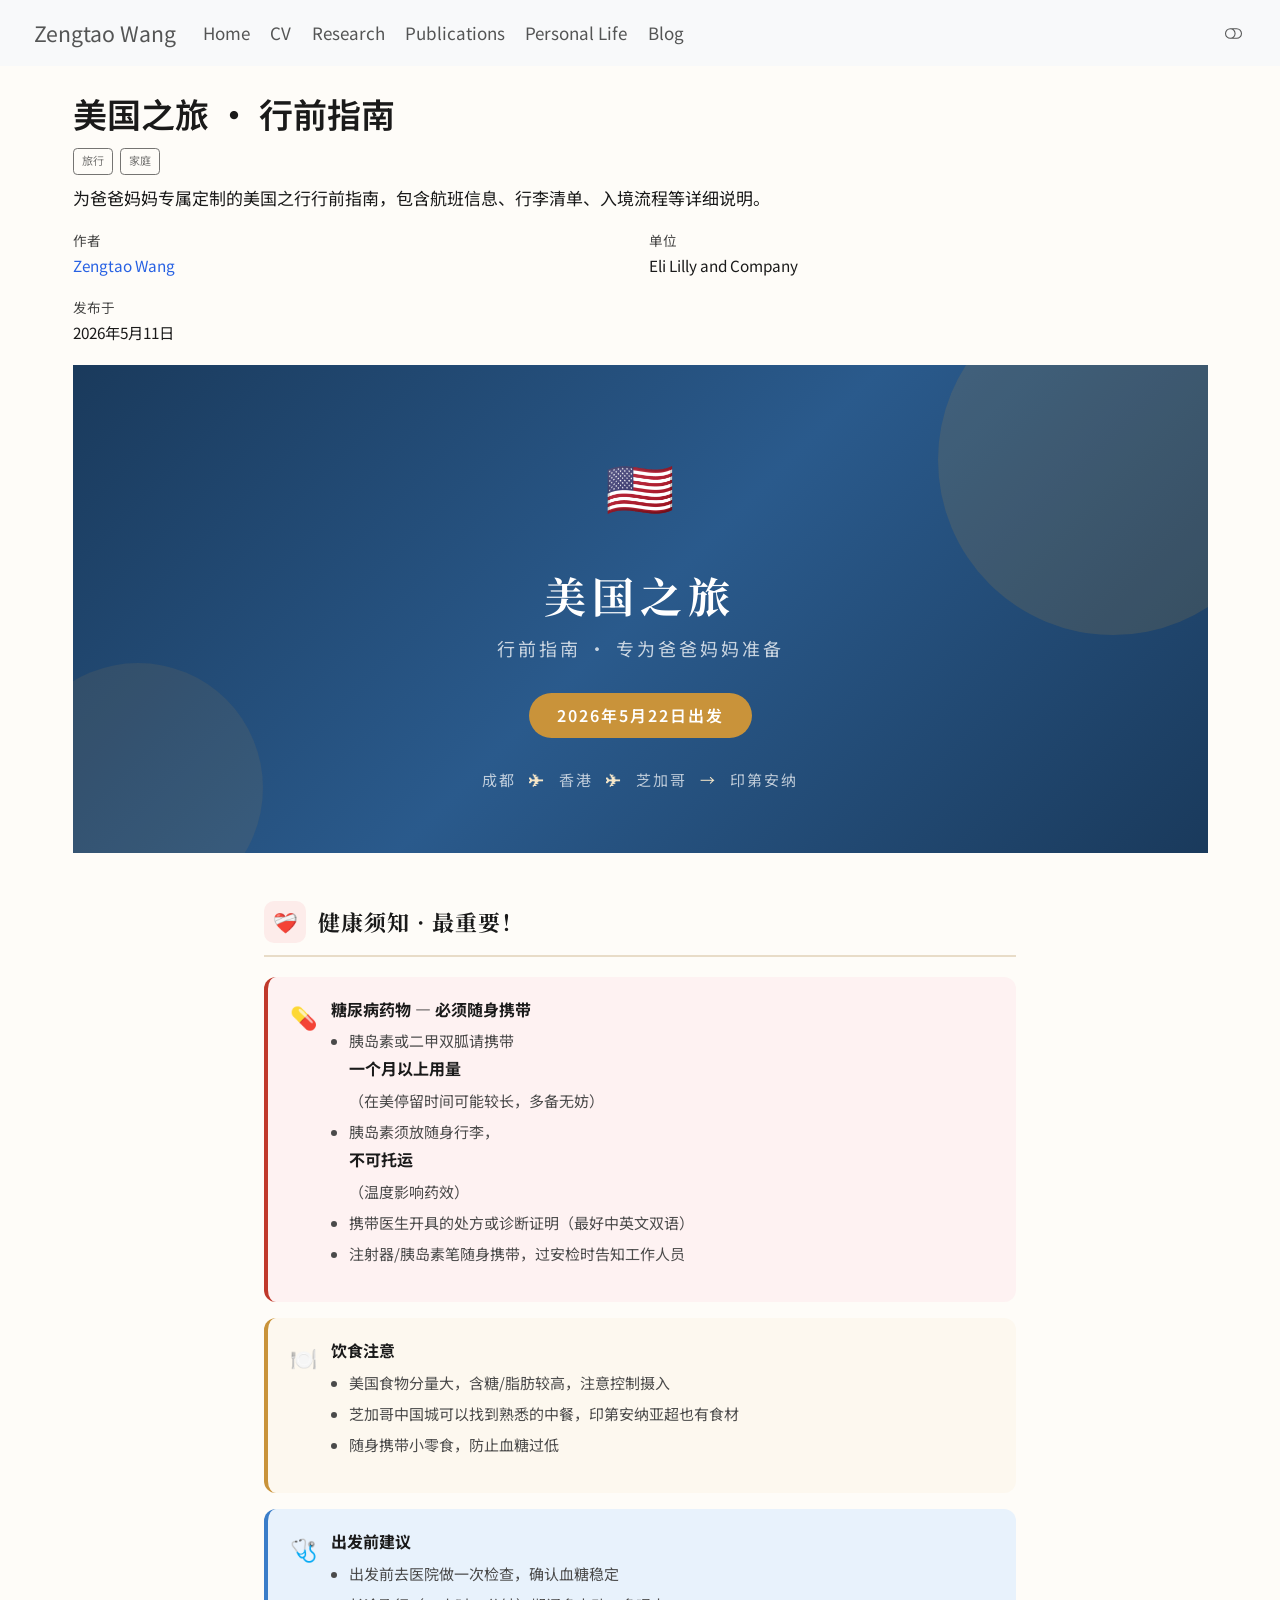
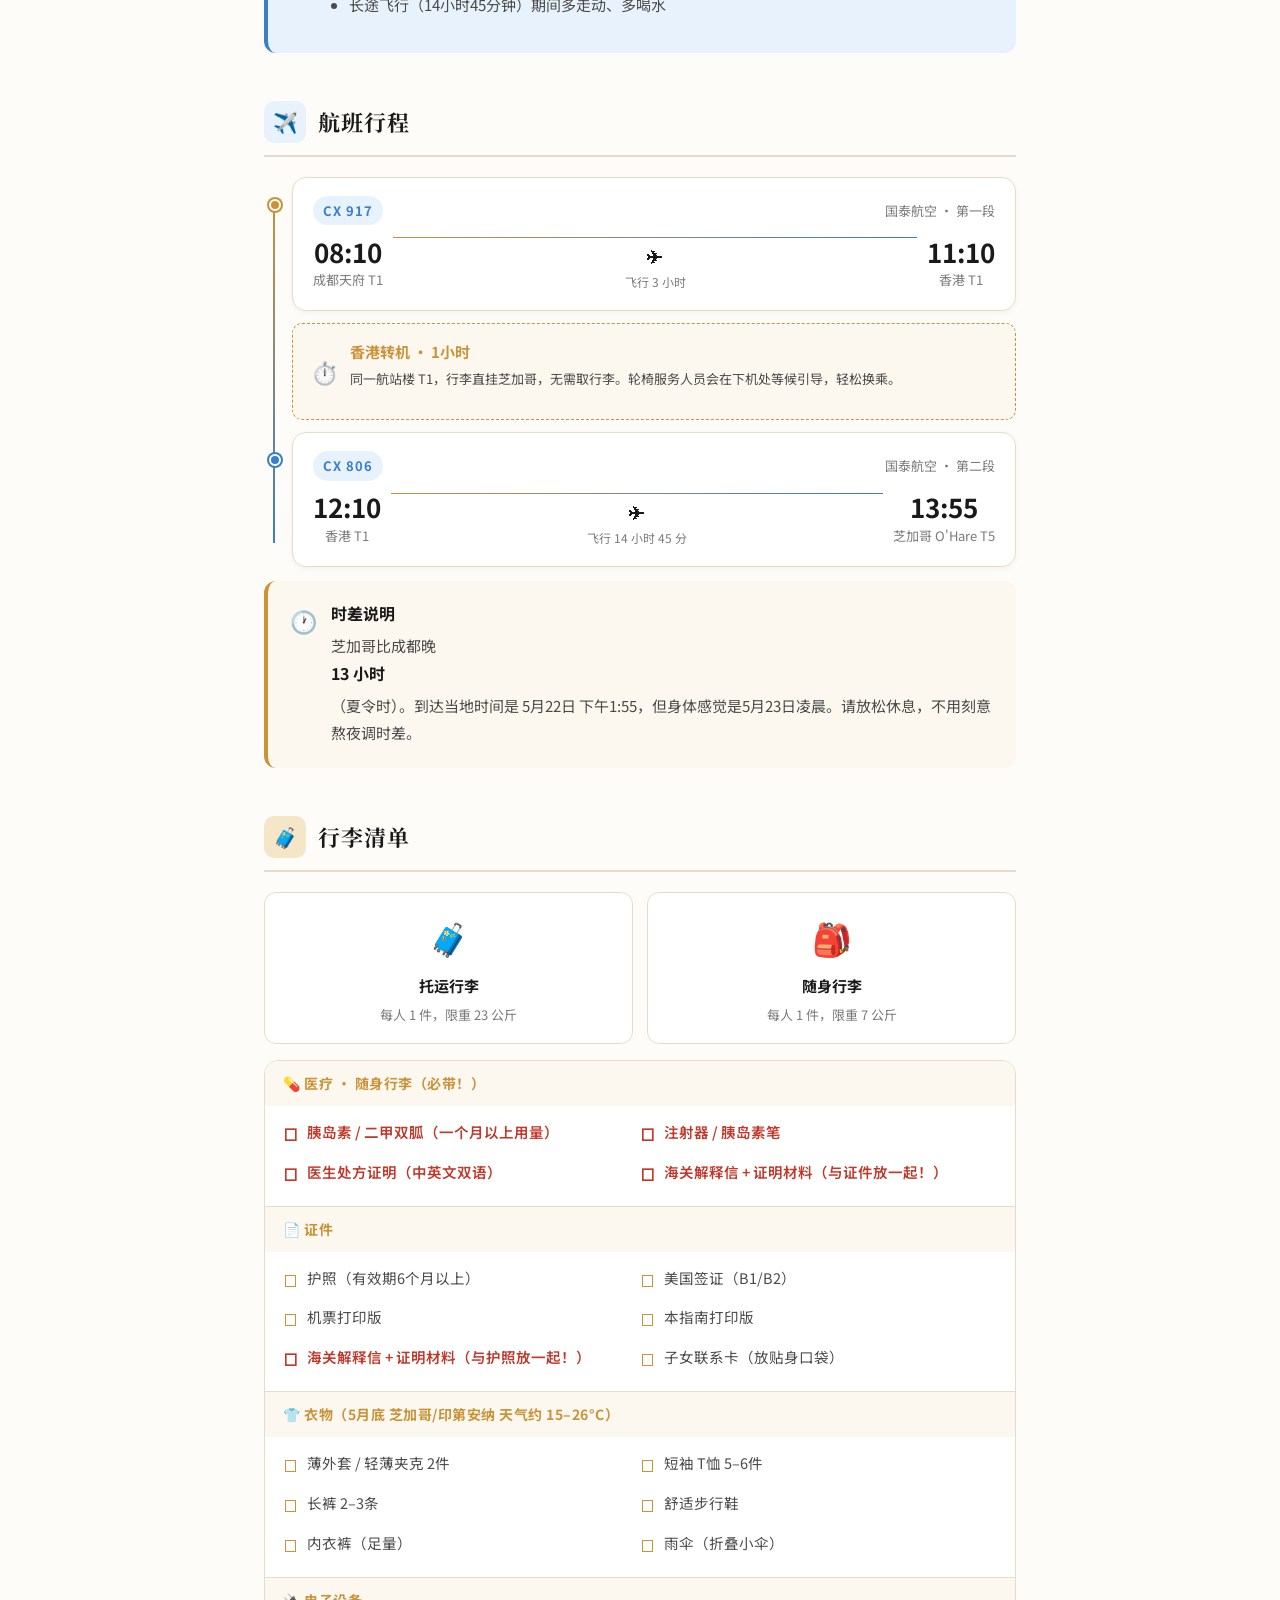
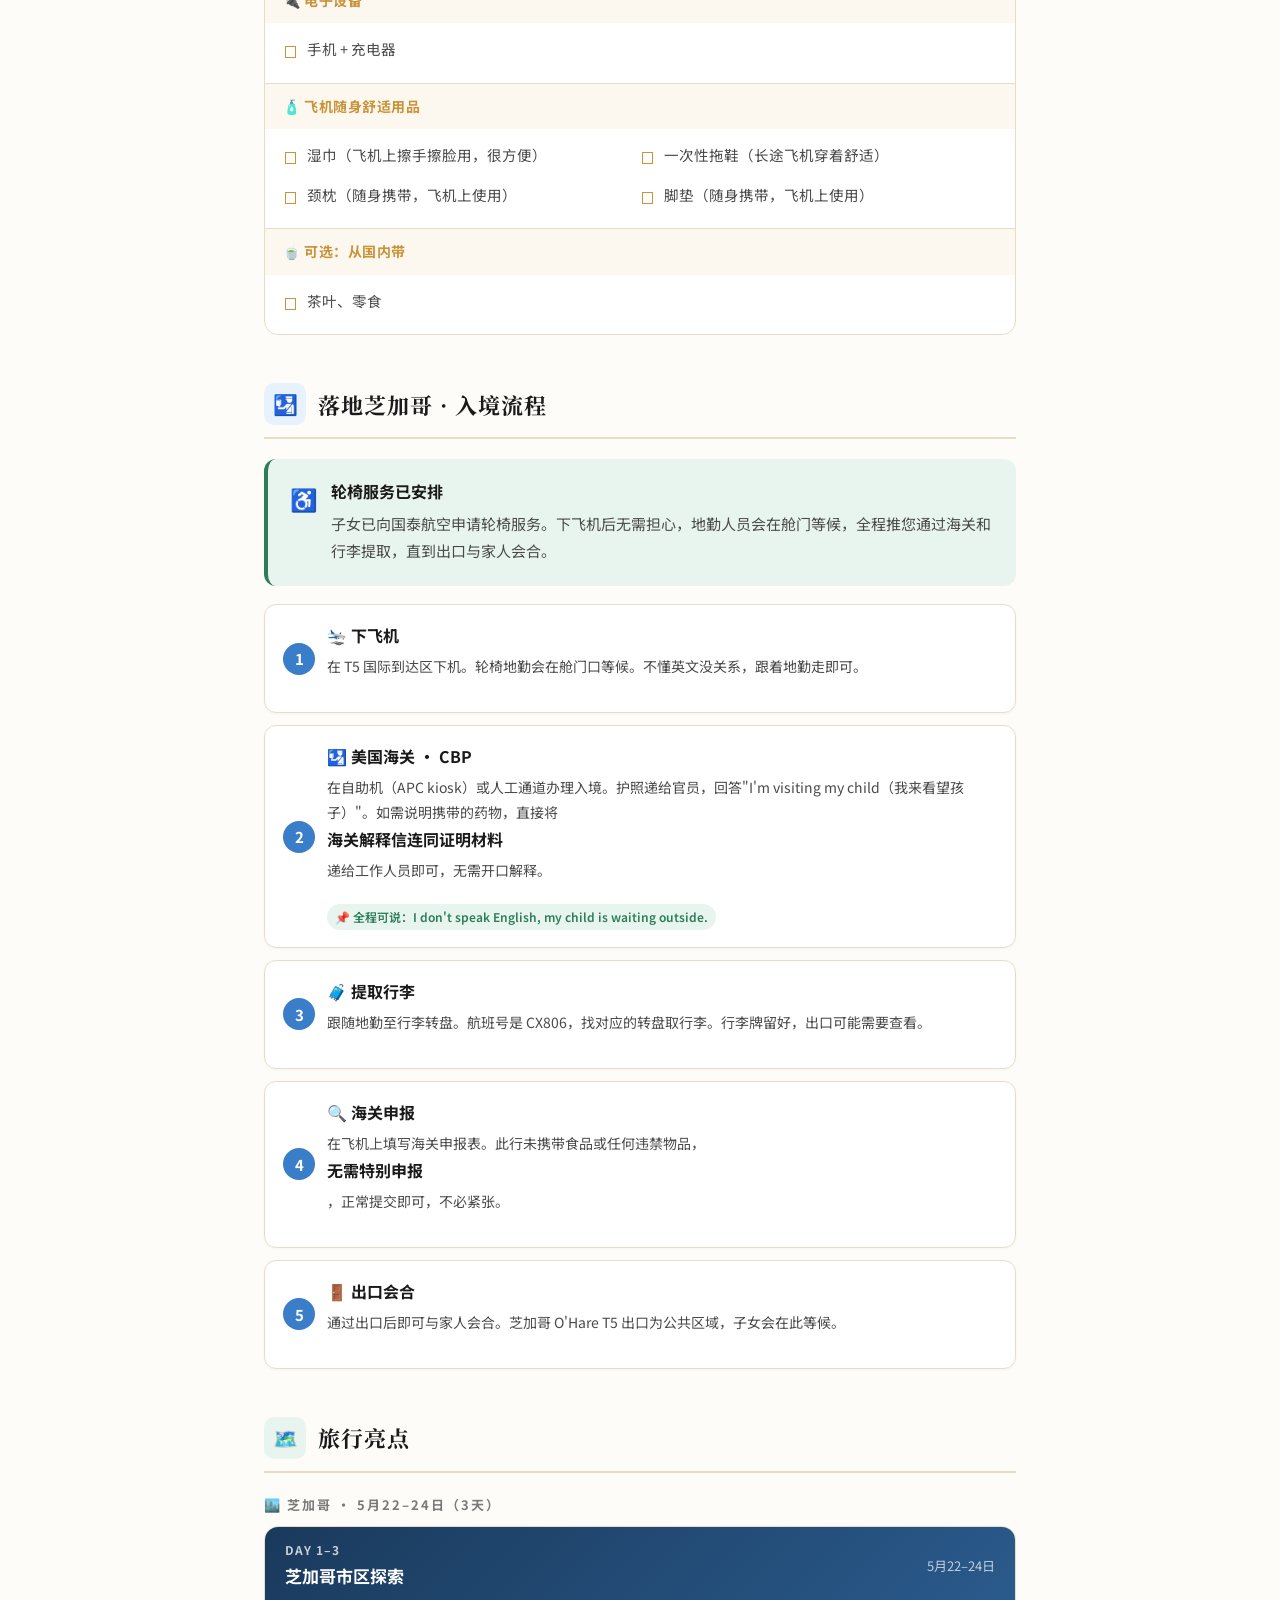
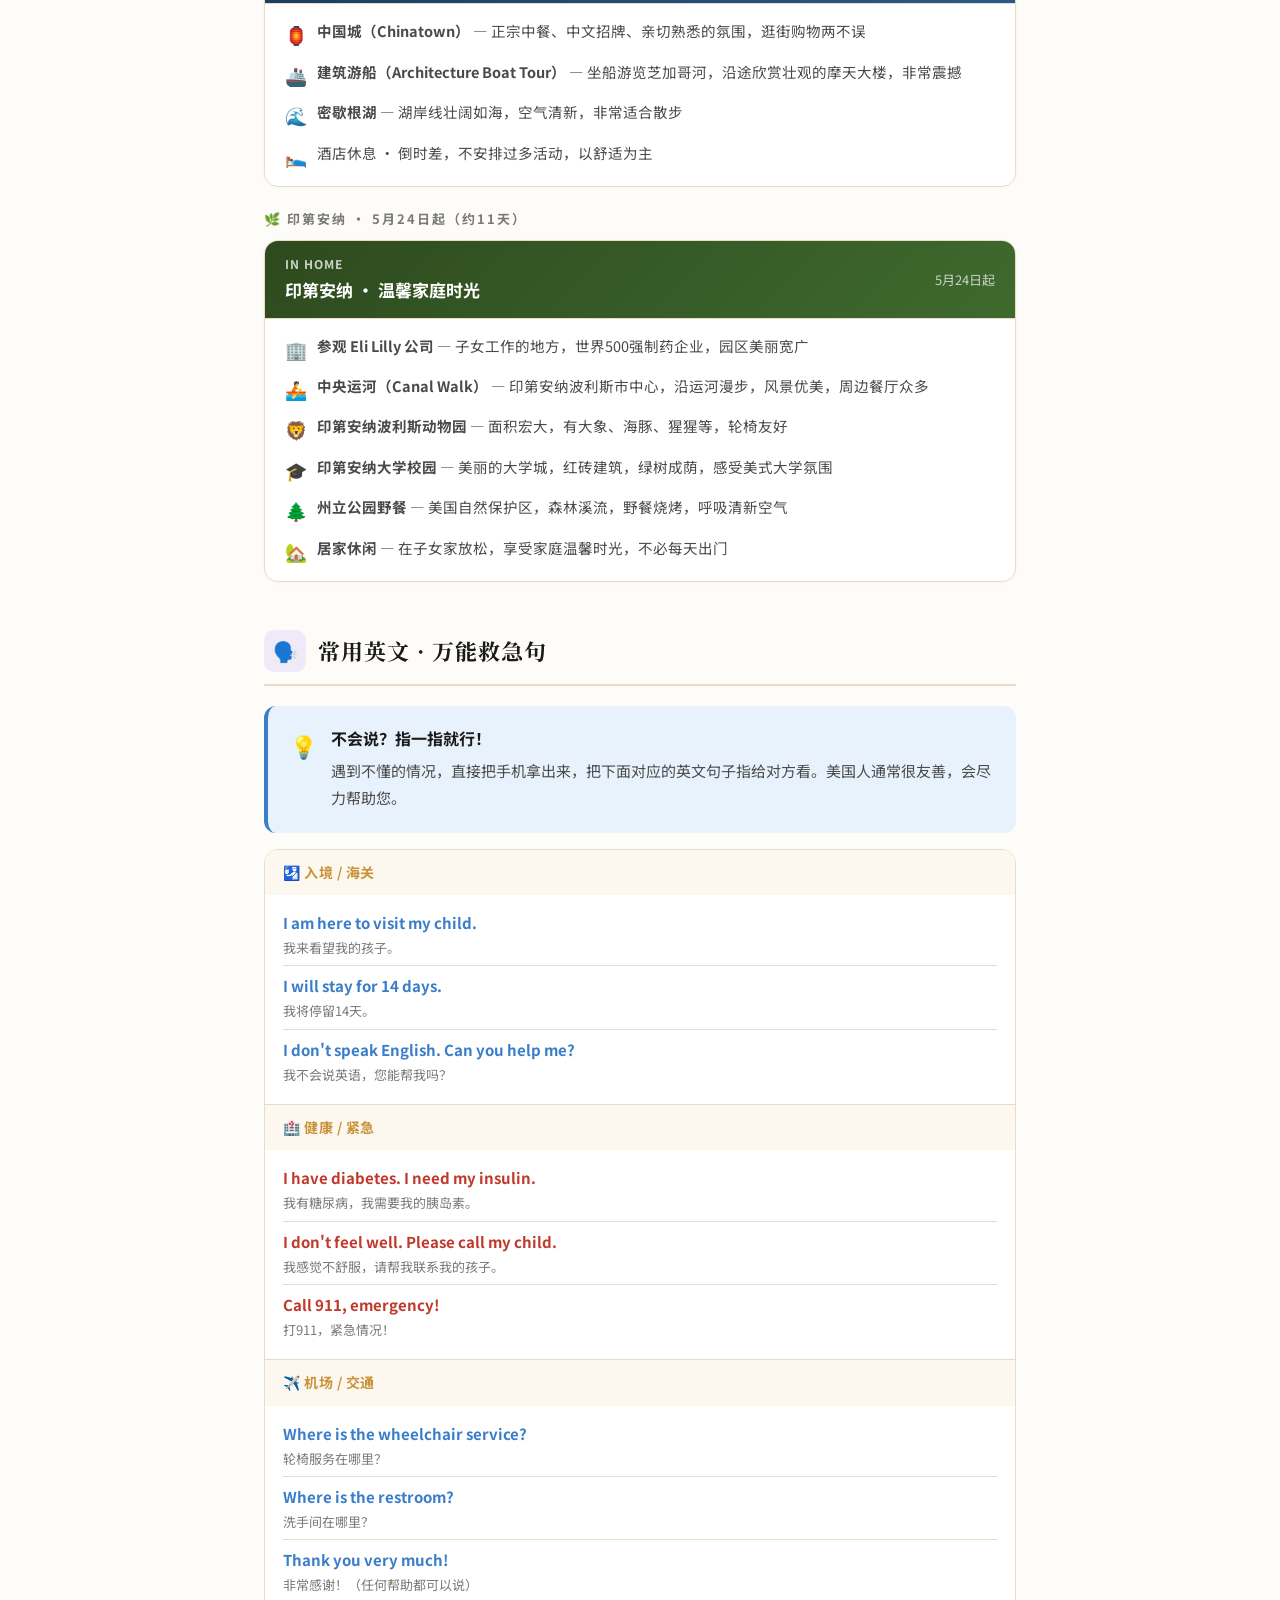
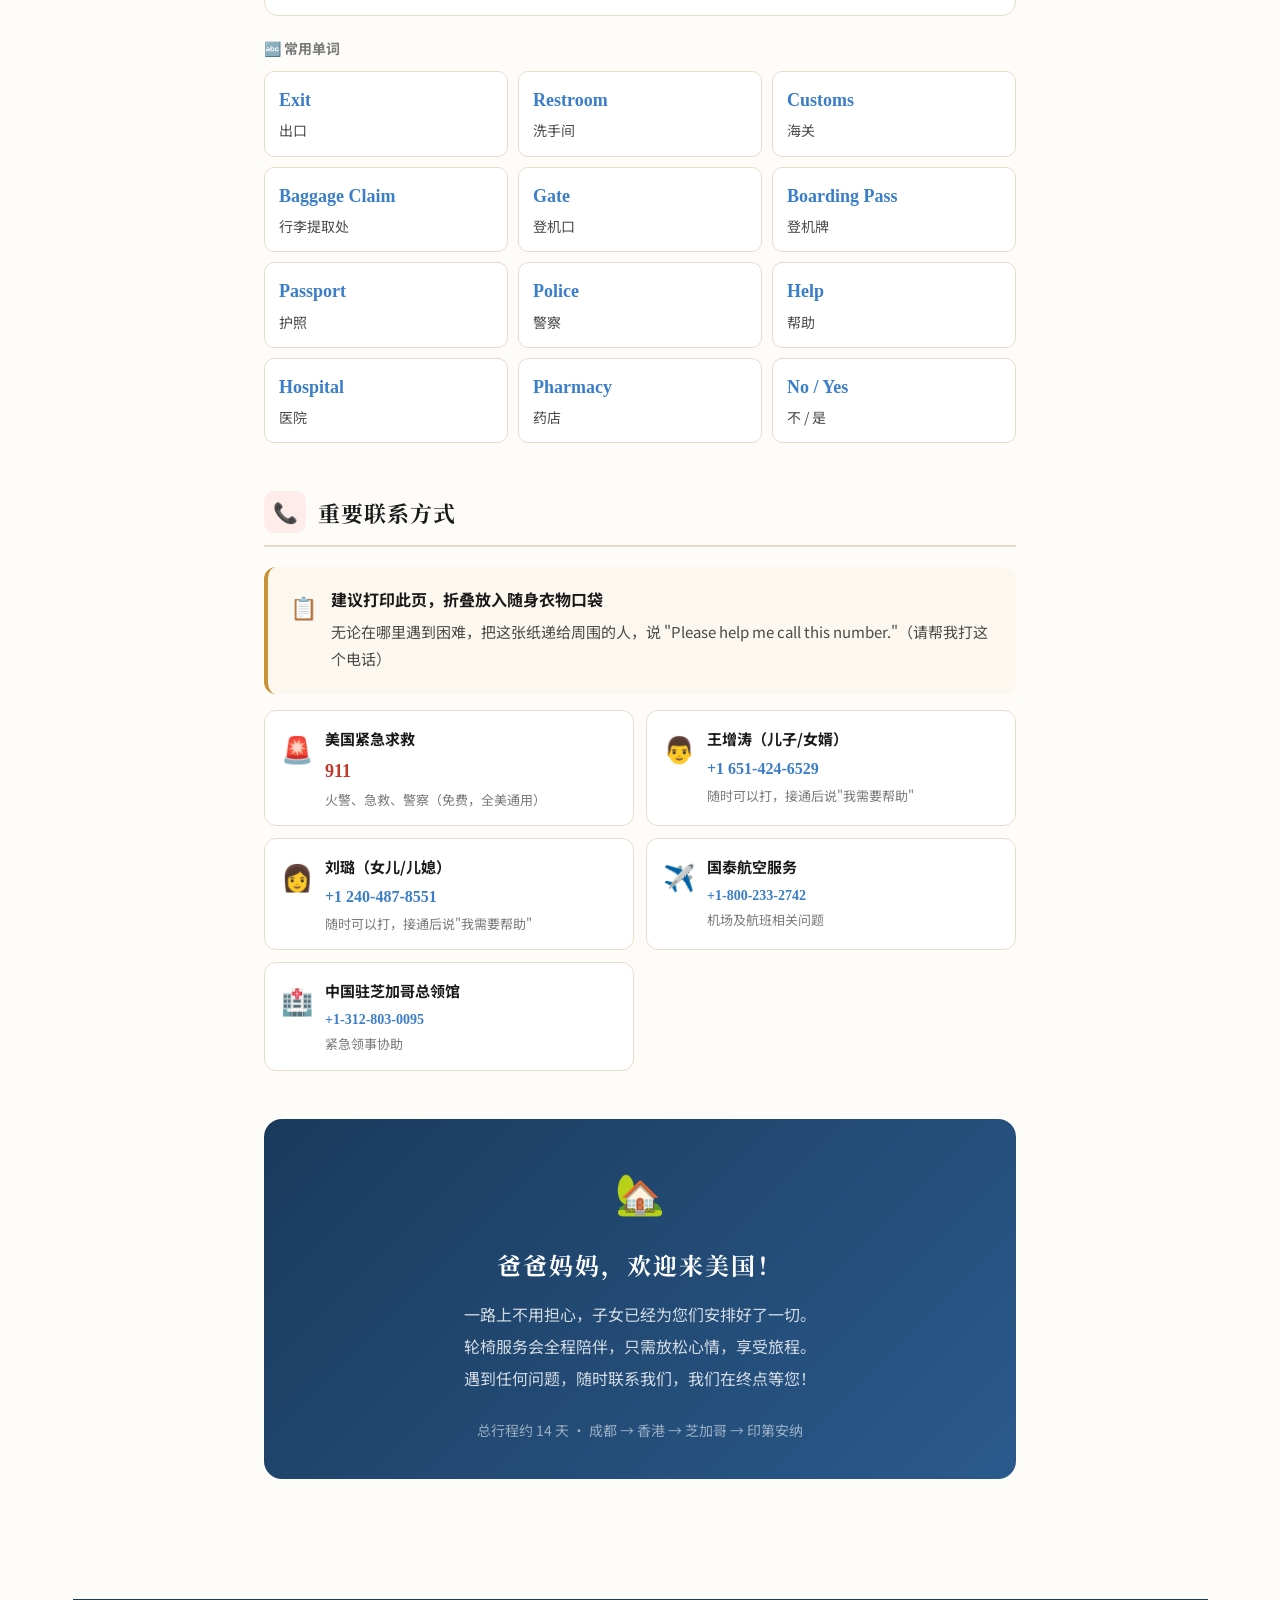
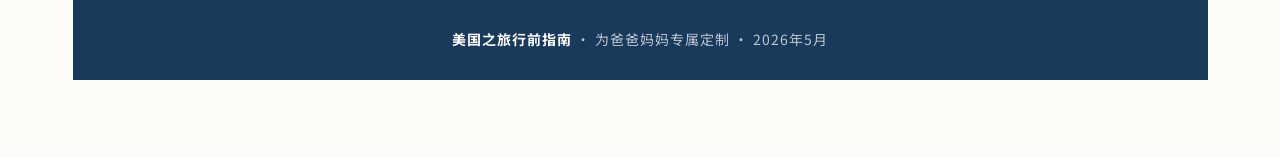
==== commit 2b903cb4: "Fix raw HTML rendering in parents trip guide post Co-Authored-By: Claude Opus 4.7 <noreply@anthropic" ====
--- a/docs/posts/05112026_parents_us_trip_guide/index.html
+++ b/docs/posts/05112026_parents_us_trip_guide/index.html
@@ -350,504 +350,510 @@
 </header>
 
 
-<div class="{=html}">
+
 <!-- COVER -->
 <div class="cover">
-<span class="cover-flag">🇺🇸</span>
-<h1>
-美国之旅
-</h1>
-<div class="cover-sub">
-行前指南 · 专为爸爸妈妈准备
+  <span class="cover-flag">🇺🇸</span>
+  <h1>美国之旅</h1>
+  <div class="cover-sub">行前指南 · 专为爸爸妈妈准备</div>
+  <div class="cover-date">2026年5月22日出发</div>
+  <div class="cover-route">
+    成都 <span>✈</span> 香港 <span>✈</span> 芝加哥 <span>→</span> 印第安纳
+  </div>
 </div>
-<div class="cover-date">
-2026年5月22日出发
+
+<div class="container">
+
+  <!-- ① 健康提醒 -->
+  <div class="section">
+    <div class="section-header">
+      <div class="section-icon icon-red">❤️‍🩹</div>
+      <div class="section-title">健康须知 · 最重要！</div>
+    </div>
+
+    <div class="alert alert-red">
+      <div class="alert-icon">💊</div>
+      <div class="alert-body">
+        <strong>糖尿病药物 — 必须随身携带</strong>
+        <ul>
+          <li>胰岛素或二甲双胍请携带 <strong>一个月以上用量</strong>（在美停留时间可能较长，多备无妨）</li>
+          <li>胰岛素须放随身行李，<strong>不可托运</strong>（温度影响药效）</li>
+          <li>携带医生开具的处方或诊断证明（最好中英文双语）</li>
+          <li>注射器/胰岛素笔随身携带，过安检时告知工作人员</li>
+        </ul>
+      </div>
+    </div>
+
+    <div class="alert alert-gold">
+      <div class="alert-icon">🍽️</div>
+      <div class="alert-body">
+        <strong>饮食注意</strong>
+        <ul>
+          <li>美国食物分量大，含糖/脂肪较高，注意控制摄入</li>
+          <li>芝加哥中国城可以找到熟悉的中餐，印第安纳亚超也有食材</li>
+          <li>随身携带小零食，防止血糖过低</li>
+        </ul>
+      </div>
+    </div>
+
+    <div class="alert alert-sky">
+      <div class="alert-icon">🩺</div>
+      <div class="alert-body">
+        <strong>出发前建议</strong>
+        <ul>
+          <li>出发前去医院做一次检查，确认血糖稳定</li>
+          <li>长途飞行（14小时45分钟）期间多走动、多喝水</li>
+        </ul>
+      </div>
+    </div>
+  </div>
+
+  <!-- ② 航班行程 -->
+  <div class="section">
+    <div class="section-header">
+      <div class="section-icon icon-sky">✈️</div>
+      <div class="section-title">航班行程</div>
+    </div>
+
+    <div class="flight-timeline">
+
+      <!-- 第一段 -->
+      <div class="flight-stop">
+        <div class="flight-card">
+          <div class="flight-card-header">
+            <span class="flight-num">CX 917</span>
+            <span class="flight-airline">国泰航空 · 第一段</span>
+          </div>
+          <div class="flight-route">
+            <div class="flight-city">
+              <div class="time">08:10</div>
+              <div class="city">成都天府 T1</div>
+            </div>
+            <div class="flight-arrow">
+              <div></div>
+              <div class="plane">✈</div>
+              <div class="duration">飞行 3 小时</div>
+            </div>
+            <div class="flight-city">
+              <div class="time">11:10</div>
+              <div class="city">香港 T1</div>
+            </div>
+          </div>
+        </div>
+      </div>
+
+      <!-- 转机 -->
+      <div class="layover-card">
+        <div class="layover-icon">⏱️</div>
+        <div class="layover-text">
+          <strong>香港转机 · 1小时</strong>
+          <p>同一航站楼 T1，行李直挂芝加哥，无需取行李。轮椅服务人员会在下机处等候引导，轻松换乘。</p>
+        </div>
+      </div>
+
+      <!-- 第二段 -->
+      <div class="flight-stop">
+        <div class="flight-card">
+          <div class="flight-card-header">
+            <span class="flight-num">CX 806</span>
+            <span class="flight-airline">国泰航空 · 第二段</span>
+          </div>
+          <div class="flight-route">
+            <div class="flight-city">
+              <div class="time">12:10</div>
+              <div class="city">香港 T1</div>
+            </div>
+            <div class="flight-arrow">
+              <div></div>
+              <div class="plane">✈</div>
+              <div class="duration">飞行 14 小时 45 分</div>
+            </div>
+            <div class="flight-city">
+              <div class="time">13:55</div>
+              <div class="city">芝加哥 O'Hare T5</div>
+            </div>
+          </div>
+        </div>
+      </div>
+
+    </div>
+
+    <div class="alert alert-gold" style="margin-top:14px;">
+      <div class="alert-icon">🕐</div>
+      <div class="alert-body">
+        <strong>时差说明</strong>
+        <p>芝加哥比成都晚 <strong>13 小时</strong>（夏令时）。到达当地时间是 5月22日 下午1:55，但身体感觉是5月23日凌晨。请放松休息，不用刻意熬夜调时差。</p>
+      </div>
+    </div>
+  </div>
+
+  <!-- ③ 行李清单 -->
+  <div class="section">
+    <div class="section-header">
+      <div class="section-icon icon-gold">🧳</div>
+      <div class="section-title">行李清单</div>
+    </div>
+
+    <div class="luggage-grid">
+      <div class="luggage-item">
+        <div class="lug-icon">🧳</div>
+        <div class="lug-title">托运行李</div>
+        <div class="lug-detail">每人 1 件，限重 23 公斤</div>
+      </div>
+      <div class="luggage-item">
+        <div class="lug-icon">🎒</div>
+        <div class="lug-title">随身行李</div>
+        <div class="lug-detail">每人 1 件，限重 7 公斤</div>
+      </div>
+    </div>
+
+    <div class="checklist">
+      <div class="checklist-category">
+        <div class="cat-header">💊 医疗 · 随身行李（必带！）</div>
+        <div class="cat-items">
+          <div class="check-item important">胰岛素 / 二甲双胍（一个月以上用量）</div>
+          <div class="check-item important">注射器 / 胰岛素笔</div>
+          <div class="check-item important">医生处方证明（中英文双语）</div>
+          <div class="check-item important">海关解释信 + 证明材料（与证件放一起！）</div>
+        </div>
+      </div>
+
+      <div class="checklist-category">
+        <div class="cat-header">📄 证件</div>
+        <div class="cat-items">
+          <div class="check-item">护照（有效期6个月以上）</div>
+          <div class="check-item">美国签证（B1/B2）</div>
+          <div class="check-item">机票打印版</div>
+          <div class="check-item">本指南打印版</div>
+          <div class="check-item important">海关解释信 + 证明材料（与护照放一起！）</div>
+          <div class="check-item">子女联系卡（放贴身口袋）</div>
+        </div>
+      </div>
+
+      <div class="checklist-category">
+        <div class="cat-header">👕 衣物（5月底 芝加哥/印第安纳 天气约 15–26°C）</div>
+        <div class="cat-items">
+          <div class="check-item">薄外套 / 轻薄夹克 2件</div>
+          <div class="check-item">短袖 T恤 5–6件</div>
+          <div class="check-item">长裤 2–3条</div>
+          <div class="check-item">舒适步行鞋</div>
+          <div class="check-item">内衣裤（足量）</div>
+          <div class="check-item">雨伞（折叠小伞）</div>
+        </div>
+      </div>
+
+      <div class="checklist-category">
+        <div class="cat-header">🔌 电子设备</div>
+        <div class="cat-items">
+          <div class="check-item">手机 + 充电器</div>
+        </div>
+      </div>
+
+      <div class="checklist-category">
+        <div class="cat-header">🧴 飞机随身舒适用品</div>
+        <div class="cat-items">
+          <div class="check-item">湿巾（飞机上擦手擦脸用，很方便）</div>
+          <div class="check-item">一次性拖鞋（长途飞机穿着舒适）</div>
+          <div class="check-item">颈枕（随身携带，飞机上使用）</div>
+          <div class="check-item">脚垫（随身携带，飞机上使用）</div>
+        </div>
+      </div>
+
+      <div class="checklist-category">
+        <div class="cat-header">🍵 可选：从国内带</div>
+        <div class="cat-items">
+          <div class="check-item">茶叶、零食</div>
+        </div>
+      </div>
+    </div>
+
+  </div>
+
+  <!-- ④ 入境流程 -->
+  <div class="section">
+    <div class="section-header">
+      <div class="section-icon icon-sky">🛂</div>
+      <div class="section-title">落地芝加哥 · 入境流程</div>
+    </div>
+
+    <div class="alert alert-green" style="margin-bottom:18px;">
+      <div class="alert-icon">♿</div>
+      <div class="alert-body">
+        <strong>轮椅服务已安排</strong>
+        <p>子女已向国泰航空申请轮椅服务。下飞机后无需担心，地勤人员会在舱门等候，全程推您通过海关和行李提取，直到出口与家人会合。</p>
+      </div>
+    </div>
+
+    <div class="steps">
+      <div class="step">
+        <strong>🛬 下飞机</strong>
+        <p>在 T5 国际到达区下机。轮椅地勤会在舱门口等候。不懂英文没关系，跟着地勤走即可。</p>
+      </div>
+      <div class="step">
+        <strong>🛂 美国海关 · CBP</strong>
+        <p>在自助机（APC kiosk）或人工通道办理入境。护照递给官员，回答"I'm visiting my child（我来看望孩子）"。如需说明携带的药物，直接将<strong>海关解释信连同证明材料</strong>递给工作人员即可，无需开口解释。</p>
+        <span class="step-tag">📌 全程可说：I don't speak English, my child is waiting outside.</span>
+      </div>
+      <div class="step">
+        <strong>🧳 提取行李</strong>
+        <p>跟随地勤至行李转盘。航班号是 CX806，找对应的转盘取行李。行李牌留好，出口可能需要查看。</p>
+      </div>
+      <div class="step">
+        <strong>🔍 海关申报</strong>
+        <p>在飞机上填写海关申报表。此行未携带食品或任何违禁物品，<strong>无需特别申报</strong>，正常提交即可，不必紧张。</p>
+      </div>
+      <div class="step">
+        <strong>🚪 出口会合</strong>
+        <p>通过出口后即可与家人会合。芝加哥 O'Hare T5 出口为公共区域，子女会在此等候。</p>
+      </div>
+    </div>
+  </div>
+
+  <!-- ⑤ 行程 -->
+  <div class="section">
+    <div class="section-header">
+      <div class="section-icon icon-green">🗺️</div>
+      <div class="section-title">旅行亮点</div>
+    </div>
+
+    <!-- 芝加哥 -->
+    <div style="margin-bottom:10px; font-size:13px; font-weight:700; color:var(--ink-soft); letter-spacing:2px;">🏙️ 芝加哥 · 5月22–24日（3天）</div>
+
+    <div class="itinerary-day">
+      <div class="day-header chicago">
+        <div>
+          <div class="day-label">DAY 1–3</div>
+          <div class="day-title">芝加哥市区探索</div>
+        </div>
+        <div class="day-date">5月22–24日</div>
+      </div>
+      <div class="day-activities">
+        <div class="activity">
+          <div class="activity-icon">🏮</div>
+          <div><strong>中国城（Chinatown）</strong> — 正宗中餐、中文招牌、亲切熟悉的氛围，逛街购物两不误</div>
+        </div>
+        <div class="activity">
+          <div class="activity-icon">🚢</div>
+          <div><strong>建筑游船（Architecture Boat Tour）</strong> — 坐船游览芝加哥河，沿途欣赏壮观的摩天大楼，非常震撼</div>
+        </div>
+        <div class="activity">
+          <div class="activity-icon">🌊</div>
+          <div><strong>密歇根湖</strong> — 湖岸线壮阔如海，空气清新，非常适合散步</div>
+        </div>
+        <div class="activity">
+          <div class="activity-icon">🛌</div>
+          <div>酒店休息 · 倒时差，不安排过多活动，以舒适为主</div>
+        </div>
+      </div>
+    </div>
+
+    <!-- 印第安纳 -->
+    <div style="margin-bottom:10px; margin-top:20px; font-size:13px; font-weight:700; color:var(--ink-soft); letter-spacing:2px;">🌿 印第安纳 · 5月24日起（约11天）</div>
+
+    <div class="itinerary-day">
+      <div class="day-header indiana">
+        <div>
+          <div class="day-label">IN HOME</div>
+          <div class="day-title">印第安纳 · 温馨家庭时光</div>
+        </div>
+        <div class="day-date">5月24日起</div>
+      </div>
+      <div class="day-activities">
+        <div class="activity">
+          <div class="activity-icon">🏢</div>
+          <div><strong>参观 Eli Lilly 公司</strong> — 子女工作的地方，世界500强制药企业，园区美丽宽广</div>
+        </div>
+        <div class="activity">
+          <div class="activity-icon">🚣</div>
+          <div><strong>中央运河（Canal Walk）</strong> — 印第安纳波利斯市中心，沿运河漫步，风景优美，周边餐厅众多</div>
+        </div>
+        <div class="activity">
+          <div class="activity-icon">🦁</div>
+          <div><strong>印第安纳波利斯动物园</strong> — 面积宏大，有大象、海豚、猩猩等，轮椅友好</div>
+        </div>
+        <div class="activity">
+          <div class="activity-icon">🎓</div>
+          <div><strong>印第安纳大学校园</strong> — 美丽的大学城，红砖建筑，绿树成荫，感受美式大学氛围</div>
+        </div>
+        <div class="activity">
+          <div class="activity-icon">🌲</div>
+          <div><strong>州立公园野餐</strong> — 美国自然保护区，森林溪流，野餐烧烤，呼吸清新空气</div>
+        </div>
+        <div class="activity">
+          <div class="activity-icon">🏡</div>
+          <div><strong>居家休闲</strong> — 在子女家放松，享受家庭温馨时光，不必每天出门</div>
+        </div>
+      </div>
+    </div>
+  </div>
+
+  <!-- ⑥ 常用英文 -->
+  <div class="section">
+    <div class="section-header">
+      <div class="section-icon icon-purple">🗣️</div>
+      <div class="section-title">常用英文 · 万能救急句</div>
+    </div>
+
+    <div class="alert alert-sky" style="margin-bottom:16px;">
+      <div class="alert-icon">💡</div>
+      <div class="alert-body">
+        <strong>不会说？指一指就行！</strong>
+        <p>遇到不懂的情况，直接把手机拿出来，把下面对应的英文句子指给对方看。美国人通常很友善，会尽力帮助您。</p>
+      </div>
+    </div>
+
+    <div class="checklist" style="margin-bottom:20px;">
+      <div class="checklist-category">
+        <div class="cat-header">🛂 入境 / 海关</div>
+        <div class="cat-items" style="grid-template-columns:1fr;">
+          <div style="padding:6px 0; font-size:14px; border-bottom:1px solid var(--border);">
+            <div style="color:var(--sky); font-weight:700; font-size:15px;">I am here to visit my child.</div>
+            <div style="color:var(--ink-soft); font-size:13px;">我来看望我的孩子。</div>
+          </div>
+          <div style="padding:6px 0; font-size:14px; border-bottom:1px solid var(--border);">
+            <div style="color:var(--sky); font-weight:700; font-size:15px;">I will stay for 14 days.</div>
+            <div style="color:var(--ink-soft); font-size:13px;">我将停留14天。</div>
+          </div>
+          <div style="padding:6px 0; font-size:14px;">
+            <div style="color:var(--sky); font-weight:700; font-size:15px;">I don't speak English. Can you help me?</div>
+            <div style="color:var(--ink-soft); font-size:13px;">我不会说英语，您能帮我吗？</div>
+          </div>
+        </div>
+      </div>
+
+      <div class="checklist-category">
+        <div class="cat-header">🏥 健康 / 紧急</div>
+        <div class="cat-items" style="grid-template-columns:1fr;">
+          <div style="padding:6px 0; font-size:14px; border-bottom:1px solid var(--border);">
+            <div style="color:var(--red); font-weight:700; font-size:15px;">I have diabetes. I need my insulin.</div>
+            <div style="color:var(--ink-soft); font-size:13px;">我有糖尿病，我需要我的胰岛素。</div>
+          </div>
+          <div style="padding:6px 0; font-size:14px; border-bottom:1px solid var(--border);">
+            <div style="color:var(--red); font-weight:700; font-size:15px;">I don't feel well. Please call my child.</div>
+            <div style="color:var(--ink-soft); font-size:13px;">我感觉不舒服，请帮我联系我的孩子。</div>
+          </div>
+          <div style="padding:6px 0; font-size:14px;">
+            <div style="color:var(--red); font-weight:700; font-size:15px;">Call 911, emergency!</div>
+            <div style="color:var(--ink-soft); font-size:13px;">打911，紧急情况！</div>
+          </div>
+        </div>
+      </div>
+
+      <div class="checklist-category">
+        <div class="cat-header">✈️ 机场 / 交通</div>
+        <div class="cat-items" style="grid-template-columns:1fr;">
+          <div style="padding:6px 0; font-size:14px; border-bottom:1px solid var(--border);">
+            <div style="color:var(--sky); font-weight:700; font-size:15px;">Where is the wheelchair service?</div>
+            <div style="color:var(--ink-soft); font-size:13px;">轮椅服务在哪里？</div>
+          </div>
+          <div style="padding:6px 0; font-size:14px; border-bottom:1px solid var(--border);">
+            <div style="color:var(--sky); font-weight:700; font-size:15px;">Where is the restroom?</div>
+            <div style="color:var(--ink-soft); font-size:13px;">洗手间在哪里？</div>
+          </div>
+          <div style="padding:6px 0; font-size:14px;">
+            <div style="color:var(--sky); font-weight:700; font-size:15px;">Thank you very much!</div>
+            <div style="color:var(--ink-soft); font-size:13px;">非常感谢！（任何帮助都可以说）</div>
+          </div>
+        </div>
+      </div>
+    </div>
+
+    <div style="margin-bottom:10px; font-size:14px; font-weight:700; color:var(--ink-soft);">🔤 常用单词</div>
+    <div class="vocab-grid">
+      <div class="vocab-card"><div class="vocab-en">Exit</div><div class="vocab-zh">出口</div></div>
+      <div class="vocab-card"><div class="vocab-en">Restroom</div><div class="vocab-zh">洗手间</div></div>
+      <div class="vocab-card"><div class="vocab-en">Customs</div><div class="vocab-zh">海关</div></div>
+      <div class="vocab-card"><div class="vocab-en">Baggage Claim</div><div class="vocab-zh">行李提取处</div></div>
+      <div class="vocab-card"><div class="vocab-en">Gate</div><div class="vocab-zh">登机口</div></div>
+      <div class="vocab-card"><div class="vocab-en">Boarding Pass</div><div class="vocab-zh">登机牌</div></div>
+      <div class="vocab-card"><div class="vocab-en">Passport</div><div class="vocab-zh">护照</div></div>
+      <div class="vocab-card"><div class="vocab-en">Police</div><div class="vocab-zh">警察</div></div>
+      <div class="vocab-card"><div class="vocab-en">Help</div><div class="vocab-zh">帮助</div></div>
+      <div class="vocab-card"><div class="vocab-en">Hospital</div><div class="vocab-zh">医院</div></div>
+      <div class="vocab-card"><div class="vocab-en">Pharmacy</div><div class="vocab-zh">药店</div></div>
+      <div class="vocab-card"><div class="vocab-en">No / Yes</div><div class="vocab-zh">不 / 是</div></div>
+    </div>
+  </div>
+
+  <!-- ⑦ 紧急联系 -->
+  <div class="section">
+    <div class="section-header">
+      <div class="section-icon icon-red">📞</div>
+      <div class="section-title">重要联系方式</div>
+    </div>
+
+    <div class="alert alert-gold" style="margin-bottom:16px;">
+      <div class="alert-icon">📋</div>
+      <div class="alert-body">
+        <strong>建议打印此页，折叠放入随身衣物口袋</strong>
+        <p>无论在哪里遇到困难，把这张纸递给周围的人，说 "Please help me call this number."（请帮我打这个电话）</p>
+      </div>
+    </div>
+
+    <div class="emergency-grid">
+      <div class="emergency-card">
+        <div class="em-icon">🚨</div>
+        <div>
+          <div class="em-title">美国紧急求救</div>
+          <div class="em-number">911</div>
+          <div class="em-detail">火警、急救、警察（免费，全美通用）</div>
+        </div>
+      </div>
+      <div class="emergency-card">
+        <div class="em-icon">👨</div>
+        <div>
+          <div class="em-title">王增涛（儿子/女婿）</div>
+          <div class="em-number" style="font-size:16px; color:var(--sky);">+1 651-424-6529</div>
+          <div class="em-detail">随时可以打，接通后说"我需要帮助"</div>
+        </div>
+      </div>
+      <div class="emergency-card">
+        <div class="em-icon">👩</div>
+        <div>
+          <div class="em-title">刘璐（女儿/儿媳）</div>
+          <div class="em-number" style="font-size:16px; color:var(--sky);">+1 240-487-8551</div>
+          <div class="em-detail">随时可以打，接通后说"我需要帮助"</div>
+        </div>
+      </div>
+      <div class="emergency-card">
+        <div class="em-icon">✈️</div>
+        <div>
+          <div class="em-title">国泰航空服务</div>
+          <div class="em-number" style="font-size:14px; color:var(--sky);">+1-800-233-2742</div>
+          <div class="em-detail">机场及航班相关问题</div>
+        </div>
+      </div>
+      <div class="emergency-card">
+        <div class="em-icon">🏥</div>
+        <div>
+          <div class="em-title">中国驻芝加哥总领馆</div>
+          <div class="em-number" style="font-size:14px; color:var(--sky);">+1-312-803-0095</div>
+          <div class="em-detail">紧急领事协助</div>
+        </div>
+      </div>
+    </div>
+  </div>
+
+  <!-- ⑧ 温馨寄语 -->
+  <div class="section">
+    <div style="background: linear-gradient(135deg, #1A3A5C, #2A5A8C); border-radius: 18px; padding: 36px 32px; text-align: center; color: white;">
+      <div style="font-size:40px; margin-bottom:16px;">🏡</div>
+      <div style="font-family:'Noto Serif SC',serif; font-size:24px; font-weight:700; margin-bottom:12px; letter-spacing:2px;">爸爸妈妈，欢迎来美国！</div>
+      <div style="font-size:16px; color:rgba(255,255,255,0.8); line-height:2; max-width:500px; margin:0 auto;">
+        一路上不用担心，子女已经为您们安排好了一切。<br>
+        轮椅服务会全程陪伴，只需放松心情，享受旅程。<br>
+        遇到任何问题，随时联系我们，我们在终点等您！
+      </div>
+      <div style="margin-top:24px; font-size:14px; color:rgba(255,255,255,0.55);">总行程约 14 天 · 成都 → 香港 → 芝加哥 → 印第安纳</div>
+    </div>
+  </div>
+
 </div>
-<div class="cover-route">
-<pre><code>成都 &lt;span&gt;✈&lt;/span&gt; 香港 &lt;span&gt;✈&lt;/span&gt; 芝加哥 &lt;span&gt;→&lt;/span&gt; 印第安纳</code></pre>
+
+<div class="footer">
+  <strong>美国之旅行前指南</strong> · 为爸爸妈妈专属定制 · 2026年5月
 </div>
-</div>
-<div class="container">
-<!-- ① 健康提醒 -->
-<section>
-<pre><code>&lt;div class="section-header"&gt;
-  &lt;div class="section-icon icon-red"&gt;❤️‍🩹&lt;/div&gt;
-  &lt;div class="section-title"&gt;健康须知 · 最重要！&lt;/div&gt;
-&lt;/div&gt;
-
-&lt;div class="alert alert-red"&gt;
-  &lt;div class="alert-icon"&gt;💊&lt;/div&gt;
-  &lt;div class="alert-body"&gt;
-    &lt;strong&gt;糖尿病药物 — 必须随身携带&lt;/strong&gt;
-    &lt;ul&gt;
-      &lt;li&gt;胰岛素或二甲双胍请携带 &lt;strong&gt;一个月以上用量&lt;/strong&gt;（在美停留时间可能较长，多备无妨）&lt;/li&gt;
-      &lt;li&gt;胰岛素须放随身行李，&lt;strong&gt;不可托运&lt;/strong&gt;（温度影响药效）&lt;/li&gt;
-      &lt;li&gt;携带医生开具的处方或诊断证明（最好中英文双语）&lt;/li&gt;
-      &lt;li&gt;注射器/胰岛素笔随身携带，过安检时告知工作人员&lt;/li&gt;
-    &lt;/ul&gt;
-  &lt;/div&gt;
-&lt;/div&gt;
-
-&lt;div class="alert alert-gold"&gt;
-  &lt;div class="alert-icon"&gt;🍽️&lt;/div&gt;
-  &lt;div class="alert-body"&gt;
-    &lt;strong&gt;饮食注意&lt;/strong&gt;
-    &lt;ul&gt;
-      &lt;li&gt;美国食物分量大，含糖/脂肪较高，注意控制摄入&lt;/li&gt;
-      &lt;li&gt;芝加哥中国城可以找到熟悉的中餐，印第安纳亚超也有食材&lt;/li&gt;
-      &lt;li&gt;随身携带小零食，防止血糖过低&lt;/li&gt;
-    &lt;/ul&gt;
-  &lt;/div&gt;
-&lt;/div&gt;
-
-&lt;div class="alert alert-sky"&gt;
-  &lt;div class="alert-icon"&gt;🩺&lt;/div&gt;
-  &lt;div class="alert-body"&gt;
-    &lt;strong&gt;出发前建议&lt;/strong&gt;
-    &lt;ul&gt;
-      &lt;li&gt;出发前去医院做一次检查，确认血糖稳定&lt;/li&gt;
-      &lt;li&gt;长途飞行（14小时45分钟）期间多走动、多喝水&lt;/li&gt;
-    &lt;/ul&gt;
-  &lt;/div&gt;
-&lt;/div&gt;</code></pre>
-</section>
-<!-- ② 航班行程 -->
-<section>
-<pre><code>&lt;div class="section-header"&gt;
-  &lt;div class="section-icon icon-sky"&gt;✈️&lt;/div&gt;
-  &lt;div class="section-title"&gt;航班行程&lt;/div&gt;
-&lt;/div&gt;
-
-&lt;div class="flight-timeline"&gt;
-
-  &lt;!-- 第一段 --&gt;
-  &lt;div class="flight-stop"&gt;
-    &lt;div class="flight-card"&gt;
-      &lt;div class="flight-card-header"&gt;
-        &lt;span class="flight-num"&gt;CX 917&lt;/span&gt;
-        &lt;span class="flight-airline"&gt;国泰航空 · 第一段&lt;/span&gt;
-      &lt;/div&gt;
-      &lt;div class="flight-route"&gt;
-        &lt;div class="flight-city"&gt;
-          &lt;div class="time"&gt;08:10&lt;/div&gt;
-          &lt;div class="city"&gt;成都天府 T1&lt;/div&gt;
-        &lt;/div&gt;
-        &lt;div class="flight-arrow"&gt;
-          &lt;div&gt;&lt;/div&gt;
-          &lt;div class="plane"&gt;✈&lt;/div&gt;
-          &lt;div class="duration"&gt;飞行 3 小时&lt;/div&gt;
-        &lt;/div&gt;
-        &lt;div class="flight-city"&gt;
-          &lt;div class="time"&gt;11:10&lt;/div&gt;
-          &lt;div class="city"&gt;香港 T1&lt;/div&gt;
-        &lt;/div&gt;
-      &lt;/div&gt;
-    &lt;/div&gt;
-  &lt;/div&gt;
-
-  &lt;!-- 转机 --&gt;
-  &lt;div class="layover-card"&gt;
-    &lt;div class="layover-icon"&gt;⏱️&lt;/div&gt;
-    &lt;div class="layover-text"&gt;
-      &lt;strong&gt;香港转机 · 1小时&lt;/strong&gt;
-      &lt;p&gt;同一航站楼 T1，行李直挂芝加哥，无需取行李。轮椅服务人员会在下机处等候引导，轻松换乘。&lt;/p&gt;
-    &lt;/div&gt;
-  &lt;/div&gt;
-
-  &lt;!-- 第二段 --&gt;
-  &lt;div class="flight-stop"&gt;
-    &lt;div class="flight-card"&gt;
-      &lt;div class="flight-card-header"&gt;
-        &lt;span class="flight-num"&gt;CX 806&lt;/span&gt;
-        &lt;span class="flight-airline"&gt;国泰航空 · 第二段&lt;/span&gt;
-      &lt;/div&gt;
-      &lt;div class="flight-route"&gt;
-        &lt;div class="flight-city"&gt;
-          &lt;div class="time"&gt;12:10&lt;/div&gt;
-          &lt;div class="city"&gt;香港 T1&lt;/div&gt;
-        &lt;/div&gt;
-        &lt;div class="flight-arrow"&gt;
-          &lt;div&gt;&lt;/div&gt;
-          &lt;div class="plane"&gt;✈&lt;/div&gt;
-          &lt;div class="duration"&gt;飞行 14 小时 45 分&lt;/div&gt;
-        &lt;/div&gt;
-        &lt;div class="flight-city"&gt;
-          &lt;div class="time"&gt;13:55&lt;/div&gt;
-          &lt;div class="city"&gt;芝加哥 O'Hare T5&lt;/div&gt;
-        &lt;/div&gt;
-      &lt;/div&gt;
-    &lt;/div&gt;
-  &lt;/div&gt;
-
-&lt;/div&gt;
-
-&lt;div class="alert alert-gold" style="margin-top:14px;"&gt;
-  &lt;div class="alert-icon"&gt;🕐&lt;/div&gt;
-  &lt;div class="alert-body"&gt;
-    &lt;strong&gt;时差说明&lt;/strong&gt;
-    &lt;p&gt;芝加哥比成都晚 &lt;strong&gt;13 小时&lt;/strong&gt;（夏令时）。到达当地时间是 5月22日 下午1:55，但身体感觉是5月23日凌晨。请放松休息，不用刻意熬夜调时差。&lt;/p&gt;
-  &lt;/div&gt;
-&lt;/div&gt;</code></pre>
-</section>
-<!-- ③ 行李清单 -->
-<section>
-<pre><code>&lt;div class="section-header"&gt;
-  &lt;div class="section-icon icon-gold"&gt;🧳&lt;/div&gt;
-  &lt;div class="section-title"&gt;行李清单&lt;/div&gt;
-&lt;/div&gt;
-
-&lt;div class="luggage-grid"&gt;
-  &lt;div class="luggage-item"&gt;
-    &lt;div class="lug-icon"&gt;🧳&lt;/div&gt;
-    &lt;div class="lug-title"&gt;托运行李&lt;/div&gt;
-    &lt;div class="lug-detail"&gt;每人 1 件，限重 23 公斤&lt;/div&gt;
-  &lt;/div&gt;
-  &lt;div class="luggage-item"&gt;
-    &lt;div class="lug-icon"&gt;🎒&lt;/div&gt;
-    &lt;div class="lug-title"&gt;随身行李&lt;/div&gt;
-    &lt;div class="lug-detail"&gt;每人 1 件，限重 7 公斤&lt;/div&gt;
-  &lt;/div&gt;
-&lt;/div&gt;
-
-&lt;div class="checklist"&gt;
-  &lt;div class="checklist-category"&gt;
-    &lt;div class="cat-header"&gt;💊 医疗 · 随身行李（必带！）&lt;/div&gt;
-    &lt;div class="cat-items"&gt;
-      &lt;div class="check-item important"&gt;胰岛素 / 二甲双胍（一个月以上用量）&lt;/div&gt;
-      &lt;div class="check-item important"&gt;注射器 / 胰岛素笔&lt;/div&gt;
-      &lt;div class="check-item important"&gt;医生处方证明（中英文双语）&lt;/div&gt;
-      &lt;div class="check-item important"&gt;海关解释信 + 证明材料（与证件放一起！）&lt;/div&gt;
-    &lt;/div&gt;
-  &lt;/div&gt;
-
-  &lt;div class="checklist-category"&gt;
-    &lt;div class="cat-header"&gt;📄 证件&lt;/div&gt;
-    &lt;div class="cat-items"&gt;
-      &lt;div class="check-item"&gt;护照（有效期6个月以上）&lt;/div&gt;
-      &lt;div class="check-item"&gt;美国签证（B1/B2）&lt;/div&gt;
-      &lt;div class="check-item"&gt;机票打印版&lt;/div&gt;
-      &lt;div class="check-item"&gt;本指南打印版&lt;/div&gt;
-      &lt;div class="check-item important"&gt;海关解释信 + 证明材料（与护照放一起！）&lt;/div&gt;
-      &lt;div class="check-item"&gt;子女联系卡（放贴身口袋）&lt;/div&gt;
-    &lt;/div&gt;
-  &lt;/div&gt;
-
-  &lt;div class="checklist-category"&gt;
-    &lt;div class="cat-header"&gt;👕 衣物（5月底 芝加哥/印第安纳 天气约 15–26°C）&lt;/div&gt;
-    &lt;div class="cat-items"&gt;
-      &lt;div class="check-item"&gt;薄外套 / 轻薄夹克 2件&lt;/div&gt;
-      &lt;div class="check-item"&gt;短袖 T恤 5–6件&lt;/div&gt;
-      &lt;div class="check-item"&gt;长裤 2–3条&lt;/div&gt;
-      &lt;div class="check-item"&gt;舒适步行鞋&lt;/div&gt;
-      &lt;div class="check-item"&gt;内衣裤（足量）&lt;/div&gt;
-      &lt;div class="check-item"&gt;雨伞（折叠小伞）&lt;/div&gt;
-    &lt;/div&gt;
-  &lt;/div&gt;
-
-  &lt;div class="checklist-category"&gt;
-    &lt;div class="cat-header"&gt;🔌 电子设备&lt;/div&gt;
-    &lt;div class="cat-items"&gt;
-      &lt;div class="check-item"&gt;手机 + 充电器&lt;/div&gt;
-    &lt;/div&gt;
-  &lt;/div&gt;
-
-  &lt;div class="checklist-category"&gt;
-    &lt;div class="cat-header"&gt;🧴 飞机随身舒适用品&lt;/div&gt;
-    &lt;div class="cat-items"&gt;
-      &lt;div class="check-item"&gt;湿巾（飞机上擦手擦脸用，很方便）&lt;/div&gt;
-      &lt;div class="check-item"&gt;一次性拖鞋（长途飞机穿着舒适）&lt;/div&gt;
-      &lt;div class="check-item"&gt;颈枕（随身携带，飞机上使用）&lt;/div&gt;
-      &lt;div class="check-item"&gt;脚垫（随身携带，飞机上使用）&lt;/div&gt;
-    &lt;/div&gt;
-  &lt;/div&gt;
-
-  &lt;div class="checklist-category"&gt;
-    &lt;div class="cat-header"&gt;🍵 可选：从国内带&lt;/div&gt;
-    &lt;div class="cat-items"&gt;
-      &lt;div class="check-item"&gt;茶叶、零食&lt;/div&gt;
-    &lt;/div&gt;
-  &lt;/div&gt;
-&lt;/div&gt;</code></pre>
-</section>
-<!-- ④ 入境流程 -->
-<section>
-<pre><code>&lt;div class="section-header"&gt;
-  &lt;div class="section-icon icon-sky"&gt;🛂&lt;/div&gt;
-  &lt;div class="section-title"&gt;落地芝加哥 · 入境流程&lt;/div&gt;
-&lt;/div&gt;
-
-&lt;div class="alert alert-green" style="margin-bottom:18px;"&gt;
-  &lt;div class="alert-icon"&gt;♿&lt;/div&gt;
-  &lt;div class="alert-body"&gt;
-    &lt;strong&gt;轮椅服务已安排&lt;/strong&gt;
-    &lt;p&gt;子女已向国泰航空申请轮椅服务。下飞机后无需担心，地勤人员会在舱门等候，全程推您通过海关和行李提取，直到出口与家人会合。&lt;/p&gt;
-  &lt;/div&gt;
-&lt;/div&gt;
-
-&lt;div class="steps"&gt;
-  &lt;div class="step"&gt;
-    &lt;strong&gt;🛬 下飞机&lt;/strong&gt;
-    &lt;p&gt;在 T5 国际到达区下机。轮椅地勤会在舱门口等候。不懂英文没关系，跟着地勤走即可。&lt;/p&gt;
-  &lt;/div&gt;
-  &lt;div class="step"&gt;
-    &lt;strong&gt;🛂 美国海关 · CBP&lt;/strong&gt;
-    &lt;p&gt;在自助机（APC kiosk）或人工通道办理入境。护照递给官员，回答"I'm visiting my child（我来看望孩子）"。如需说明携带的药物，直接将&lt;strong&gt;海关解释信连同证明材料&lt;/strong&gt;递给工作人员即可，无需开口解释。&lt;/p&gt;
-    &lt;span class="step-tag"&gt;📌 全程可说：I don't speak English, my child is waiting outside.&lt;/span&gt;
-  &lt;/div&gt;
-  &lt;div class="step"&gt;
-    &lt;strong&gt;🧳 提取行李&lt;/strong&gt;
-    &lt;p&gt;跟随地勤至行李转盘。航班号是 CX806，找对应的转盘取行李。行李牌留好，出口可能需要查看。&lt;/p&gt;
-  &lt;/div&gt;
-  &lt;div class="step"&gt;
-    &lt;strong&gt;🔍 海关申报&lt;/strong&gt;
-    &lt;p&gt;在飞机上填写海关申报表。此行未携带食品或任何违禁物品，&lt;strong&gt;无需特别申报&lt;/strong&gt;，正常提交即可，不必紧张。&lt;/p&gt;
-  &lt;/div&gt;
-  &lt;div class="step"&gt;
-    &lt;strong&gt;🚪 出口会合&lt;/strong&gt;
-    &lt;p&gt;通过出口后即可与家人会合。芝加哥 O'Hare T5 出口为公共区域，子女会在此等候。&lt;/p&gt;
-  &lt;/div&gt;
-&lt;/div&gt;</code></pre>
-</section>
-<!-- ⑤ 行程 -->
-<section>
-<pre><code>&lt;div class="section-header"&gt;
-  &lt;div class="section-icon icon-green"&gt;🗺️&lt;/div&gt;
-  &lt;div class="section-title"&gt;旅行亮点&lt;/div&gt;
-&lt;/div&gt;
-
-&lt;!-- 芝加哥 --&gt;
-&lt;div style="margin-bottom:10px; font-size:13px; font-weight:700; color:var(--ink-soft); letter-spacing:2px;"&gt;🏙️ 芝加哥 · 5月22–24日（3天）&lt;/div&gt;
-
-&lt;div class="itinerary-day"&gt;
-  &lt;div class="day-header chicago"&gt;
-    &lt;div&gt;
-      &lt;div class="day-label"&gt;DAY 1–3&lt;/div&gt;
-      &lt;div class="day-title"&gt;芝加哥市区探索&lt;/div&gt;
-    &lt;/div&gt;
-    &lt;div class="day-date"&gt;5月22–24日&lt;/div&gt;
-  &lt;/div&gt;
-  &lt;div class="day-activities"&gt;
-    &lt;div class="activity"&gt;
-      &lt;div class="activity-icon"&gt;🏮&lt;/div&gt;
-      &lt;div&gt;&lt;strong&gt;中国城（Chinatown）&lt;/strong&gt; — 正宗中餐、中文招牌、亲切熟悉的氛围，逛街购物两不误&lt;/div&gt;
-    &lt;/div&gt;
-    &lt;div class="activity"&gt;
-      &lt;div class="activity-icon"&gt;🚢&lt;/div&gt;
-      &lt;div&gt;&lt;strong&gt;建筑游船（Architecture Boat Tour）&lt;/strong&gt; — 坐船游览芝加哥河，沿途欣赏壮观的摩天大楼，非常震撼&lt;/div&gt;
-    &lt;/div&gt;
-    &lt;div class="activity"&gt;
-      &lt;div class="activity-icon"&gt;🌊&lt;/div&gt;
-      &lt;div&gt;&lt;strong&gt;密歇根湖&lt;/strong&gt; — 湖岸线壮阔如海，空气清新，非常适合散步&lt;/div&gt;
-    &lt;/div&gt;
-    &lt;div class="activity"&gt;
-      &lt;div class="activity-icon"&gt;🛌&lt;/div&gt;
-      &lt;div&gt;酒店休息 · 倒时差，不安排过多活动，以舒适为主&lt;/div&gt;
-    &lt;/div&gt;
-  &lt;/div&gt;
-&lt;/div&gt;
-
-&lt;!-- 印第安纳 --&gt;
-&lt;div style="margin-bottom:10px; margin-top:20px; font-size:13px; font-weight:700; color:var(--ink-soft); letter-spacing:2px;"&gt;🌿 印第安纳 · 5月24日起（约11天）&lt;/div&gt;
-
-&lt;div class="itinerary-day"&gt;
-  &lt;div class="day-header indiana"&gt;
-    &lt;div&gt;
-      &lt;div class="day-label"&gt;IN HOME&lt;/div&gt;
-      &lt;div class="day-title"&gt;印第安纳 · 温馨家庭时光&lt;/div&gt;
-    &lt;/div&gt;
-    &lt;div class="day-date"&gt;5月24日起&lt;/div&gt;
-  &lt;/div&gt;
-  &lt;div class="day-activities"&gt;
-    &lt;div class="activity"&gt;
-      &lt;div class="activity-icon"&gt;🏢&lt;/div&gt;
-      &lt;div&gt;&lt;strong&gt;参观 Eli Lilly 公司&lt;/strong&gt; — 子女工作的地方，世界500强制药企业，园区美丽宽广&lt;/div&gt;
-    &lt;/div&gt;
-    &lt;div class="activity"&gt;
-      &lt;div class="activity-icon"&gt;🚣&lt;/div&gt;
-      &lt;div&gt;&lt;strong&gt;中央运河（Canal Walk）&lt;/strong&gt; — 印第安纳波利斯市中心，沿运河漫步，风景优美，周边餐厅众多&lt;/div&gt;
-    &lt;/div&gt;
-    &lt;div class="activity"&gt;
-      &lt;div class="activity-icon"&gt;🦁&lt;/div&gt;
-      &lt;div&gt;&lt;strong&gt;印第安纳波利斯动物园&lt;/strong&gt; — 面积宏大，有大象、海豚、猩猩等，轮椅友好&lt;/div&gt;
-    &lt;/div&gt;
-    &lt;div class="activity"&gt;
-      &lt;div class="activity-icon"&gt;🎓&lt;/div&gt;
-      &lt;div&gt;&lt;strong&gt;印第安纳大学校园&lt;/strong&gt; — 美丽的大学城，红砖建筑，绿树成荫，感受美式大学氛围&lt;/div&gt;
-    &lt;/div&gt;
-    &lt;div class="activity"&gt;
-      &lt;div class="activity-icon"&gt;🌲&lt;/div&gt;
-      &lt;div&gt;&lt;strong&gt;州立公园野餐&lt;/strong&gt; — 美国自然保护区，森林溪流，野餐烧烤，呼吸清新空气&lt;/div&gt;
-    &lt;/div&gt;
-    &lt;div class="activity"&gt;
-      &lt;div class="activity-icon"&gt;🏡&lt;/div&gt;
-      &lt;div&gt;&lt;strong&gt;居家休闲&lt;/strong&gt; — 在子女家放松，享受家庭温馨时光，不必每天出门&lt;/div&gt;
-    &lt;/div&gt;
-  &lt;/div&gt;
-&lt;/div&gt;</code></pre>
-</section>
-<!-- ⑥ 常用英文 -->
-<section>
-<pre><code>&lt;div class="section-header"&gt;
-  &lt;div class="section-icon icon-purple"&gt;🗣️&lt;/div&gt;
-  &lt;div class="section-title"&gt;常用英文 · 万能救急句&lt;/div&gt;
-&lt;/div&gt;
-
-&lt;div class="alert alert-sky" style="margin-bottom:16px;"&gt;
-  &lt;div class="alert-icon"&gt;💡&lt;/div&gt;
-  &lt;div class="alert-body"&gt;
-    &lt;strong&gt;不会说？指一指就行！&lt;/strong&gt;
-    &lt;p&gt;遇到不懂的情况，直接把手机拿出来，把下面对应的英文句子指给对方看。美国人通常很友善，会尽力帮助您。&lt;/p&gt;
-  &lt;/div&gt;
-&lt;/div&gt;
-
-&lt;div class="checklist" style="margin-bottom:20px;"&gt;
-  &lt;div class="checklist-category"&gt;
-    &lt;div class="cat-header"&gt;🛂 入境 / 海关&lt;/div&gt;
-    &lt;div class="cat-items" style="grid-template-columns:1fr;"&gt;
-      &lt;div style="padding:6px 0; font-size:14px; border-bottom:1px solid var(--border);"&gt;
-        &lt;div style="color:var(--sky); font-weight:700; font-size:15px;"&gt;I am here to visit my child.&lt;/div&gt;
-        &lt;div style="color:var(--ink-soft); font-size:13px;"&gt;我来看望我的孩子。&lt;/div&gt;
-      &lt;/div&gt;
-      &lt;div style="padding:6px 0; font-size:14px; border-bottom:1px solid var(--border);"&gt;
-        &lt;div style="color:var(--sky); font-weight:700; font-size:15px;"&gt;I will stay for 14 days.&lt;/div&gt;
-        &lt;div style="color:var(--ink-soft); font-size:13px;"&gt;我将停留14天。&lt;/div&gt;
-      &lt;/div&gt;
-      &lt;div style="padding:6px 0; font-size:14px;"&gt;
-        &lt;div style="color:var(--sky); font-weight:700; font-size:15px;"&gt;I don't speak English. Can you help me?&lt;/div&gt;
-        &lt;div style="color:var(--ink-soft); font-size:13px;"&gt;我不会说英语，您能帮我吗？&lt;/div&gt;
-      &lt;/div&gt;
-    &lt;/div&gt;
-  &lt;/div&gt;
-
-  &lt;div class="checklist-category"&gt;
-    &lt;div class="cat-header"&gt;🏥 健康 / 紧急&lt;/div&gt;
-    &lt;div class="cat-items" style="grid-template-columns:1fr;"&gt;
-      &lt;div style="padding:6px 0; font-size:14px; border-bottom:1px solid var(--border);"&gt;
-        &lt;div style="color:var(--red); font-weight:700; font-size:15px;"&gt;I have diabetes. I need my insulin.&lt;/div&gt;
-        &lt;div style="color:var(--ink-soft); font-size:13px;"&gt;我有糖尿病，我需要我的胰岛素。&lt;/div&gt;
-      &lt;/div&gt;
-      &lt;div style="padding:6px 0; font-size:14px; border-bottom:1px solid var(--border);"&gt;
-        &lt;div style="color:var(--red); font-weight:700; font-size:15px;"&gt;I don't feel well. Please call my child.&lt;/div&gt;
-        &lt;div style="color:var(--ink-soft); font-size:13px;"&gt;我感觉不舒服，请帮我联系我的孩子。&lt;/div&gt;
-      &lt;/div&gt;
-      &lt;div style="padding:6px 0; font-size:14px;"&gt;
-        &lt;div style="color:var(--red); font-weight:700; font-size:15px;"&gt;Call 911, emergency!&lt;/div&gt;
-        &lt;div style="color:var(--ink-soft); font-size:13px;"&gt;打911，紧急情况！&lt;/div&gt;
-      &lt;/div&gt;
-    &lt;/div&gt;
-  &lt;/div&gt;
-
-  &lt;div class="checklist-category"&gt;
-    &lt;div class="cat-header"&gt;✈️ 机场 / 交通&lt;/div&gt;
-    &lt;div class="cat-items" style="grid-template-columns:1fr;"&gt;
-      &lt;div style="padding:6px 0; font-size:14px; border-bottom:1px solid var(--border);"&gt;
-        &lt;div style="color:var(--sky); font-weight:700; font-size:15px;"&gt;Where is the wheelchair service?&lt;/div&gt;
-        &lt;div style="color:var(--ink-soft); font-size:13px;"&gt;轮椅服务在哪里？&lt;/div&gt;
-      &lt;/div&gt;
-      &lt;div style="padding:6px 0; font-size:14px; border-bottom:1px solid var(--border);"&gt;
-        &lt;div style="color:var(--sky); font-weight:700; font-size:15px;"&gt;Where is the restroom?&lt;/div&gt;
-        &lt;div style="color:var(--ink-soft); font-size:13px;"&gt;洗手间在哪里？&lt;/div&gt;
-      &lt;/div&gt;
-      &lt;div style="padding:6px 0; font-size:14px;"&gt;
-        &lt;div style="color:var(--sky); font-weight:700; font-size:15px;"&gt;Thank you very much!&lt;/div&gt;
-        &lt;div style="color:var(--ink-soft); font-size:13px;"&gt;非常感谢！（任何帮助都可以说）&lt;/div&gt;
-      &lt;/div&gt;
-    &lt;/div&gt;
-  &lt;/div&gt;
-&lt;/div&gt;
-
-&lt;div style="margin-bottom:10px; font-size:14px; font-weight:700; color:var(--ink-soft);"&gt;🔤 常用单词&lt;/div&gt;
-&lt;div class="vocab-grid"&gt;
-  &lt;div class="vocab-card"&gt;&lt;div class="vocab-en"&gt;Exit&lt;/div&gt;&lt;div class="vocab-zh"&gt;出口&lt;/div&gt;&lt;/div&gt;
-  &lt;div class="vocab-card"&gt;&lt;div class="vocab-en"&gt;Restroom&lt;/div&gt;&lt;div class="vocab-zh"&gt;洗手间&lt;/div&gt;&lt;/div&gt;
-  &lt;div class="vocab-card"&gt;&lt;div class="vocab-en"&gt;Customs&lt;/div&gt;&lt;div class="vocab-zh"&gt;海关&lt;/div&gt;&lt;/div&gt;
-  &lt;div class="vocab-card"&gt;&lt;div class="vocab-en"&gt;Baggage Claim&lt;/div&gt;&lt;div class="vocab-zh"&gt;行李提取处&lt;/div&gt;&lt;/div&gt;
-  &lt;div class="vocab-card"&gt;&lt;div class="vocab-en"&gt;Gate&lt;/div&gt;&lt;div class="vocab-zh"&gt;登机口&lt;/div&gt;&lt;/div&gt;
-  &lt;div class="vocab-card"&gt;&lt;div class="vocab-en"&gt;Boarding Pass&lt;/div&gt;&lt;div class="vocab-zh"&gt;登机牌&lt;/div&gt;&lt;/div&gt;
-  &lt;div class="vocab-card"&gt;&lt;div class="vocab-en"&gt;Passport&lt;/div&gt;&lt;div class="vocab-zh"&gt;护照&lt;/div&gt;&lt;/div&gt;
-  &lt;div class="vocab-card"&gt;&lt;div class="vocab-en"&gt;Police&lt;/div&gt;&lt;div class="vocab-zh"&gt;警察&lt;/div&gt;&lt;/div&gt;
-  &lt;div class="vocab-card"&gt;&lt;div class="vocab-en"&gt;Help&lt;/div&gt;&lt;div class="vocab-zh"&gt;帮助&lt;/div&gt;&lt;/div&gt;
-  &lt;div class="vocab-card"&gt;&lt;div class="vocab-en"&gt;Hospital&lt;/div&gt;&lt;div class="vocab-zh"&gt;医院&lt;/div&gt;&lt;/div&gt;
-  &lt;div class="vocab-card"&gt;&lt;div class="vocab-en"&gt;Pharmacy&lt;/div&gt;&lt;div class="vocab-zh"&gt;药店&lt;/div&gt;&lt;/div&gt;
-  &lt;div class="vocab-card"&gt;&lt;div class="vocab-en"&gt;No / Yes&lt;/div&gt;&lt;div class="vocab-zh"&gt;不 / 是&lt;/div&gt;&lt;/div&gt;
-&lt;/div&gt;</code></pre>
-</section>
-<!-- ⑦ 紧急联系 -->
-<section>
-<pre><code>&lt;div class="section-header"&gt;
-  &lt;div class="section-icon icon-red"&gt;📞&lt;/div&gt;
-  &lt;div class="section-title"&gt;重要联系方式&lt;/div&gt;
-&lt;/div&gt;
-
-&lt;div class="alert alert-gold" style="margin-bottom:16px;"&gt;
-  &lt;div class="alert-icon"&gt;📋&lt;/div&gt;
-  &lt;div class="alert-body"&gt;
-    &lt;strong&gt;建议打印此页，折叠放入随身衣物口袋&lt;/strong&gt;
-    &lt;p&gt;无论在哪里遇到困难，把这张纸递给周围的人，说 "Please help me call this number."（请帮我打这个电话）&lt;/p&gt;
-  &lt;/div&gt;
-&lt;/div&gt;
-
-&lt;div class="emergency-grid"&gt;
-  &lt;div class="emergency-card"&gt;
-    &lt;div class="em-icon"&gt;🚨&lt;/div&gt;
-    &lt;div&gt;
-      &lt;div class="em-title"&gt;美国紧急求救&lt;/div&gt;
-      &lt;div class="em-number"&gt;911&lt;/div&gt;
-      &lt;div class="em-detail"&gt;火警、急救、警察（免费，全美通用）&lt;/div&gt;
-    &lt;/div&gt;
-  &lt;/div&gt;
-  &lt;div class="emergency-card"&gt;
-    &lt;div class="em-icon"&gt;👨&lt;/div&gt;
-    &lt;div&gt;
-      &lt;div class="em-title"&gt;王增涛（儿子/女婿）&lt;/div&gt;
-      &lt;div class="em-number" style="font-size:16px; color:var(--sky);"&gt;+1 651-424-6529&lt;/div&gt;
-      &lt;div class="em-detail"&gt;随时可以打，接通后说"我需要帮助"&lt;/div&gt;
-    &lt;/div&gt;
-  &lt;/div&gt;
-  &lt;div class="emergency-card"&gt;
-    &lt;div class="em-icon"&gt;👩&lt;/div&gt;
-    &lt;div&gt;
-      &lt;div class="em-title"&gt;刘璐（女儿/儿媳）&lt;/div&gt;
-      &lt;div class="em-number" style="font-size:16px; color:var(--sky);"&gt;+1 240-487-8551&lt;/div&gt;
-      &lt;div class="em-detail"&gt;随时可以打，接通后说"我需要帮助"&lt;/div&gt;
-    &lt;/div&gt;
-  &lt;/div&gt;
-  &lt;div class="emergency-card"&gt;
-    &lt;div class="em-icon"&gt;✈️&lt;/div&gt;
-    &lt;div&gt;
-      &lt;div class="em-title"&gt;国泰航空服务&lt;/div&gt;
-      &lt;div class="em-number" style="font-size:14px; color:var(--sky);"&gt;+1-800-233-2742&lt;/div&gt;
-      &lt;div class="em-detail"&gt;机场及航班相关问题&lt;/div&gt;
-    &lt;/div&gt;
-  &lt;/div&gt;
-  &lt;div class="emergency-card"&gt;
-    &lt;div class="em-icon"&gt;🏥&lt;/div&gt;
-    &lt;div&gt;
-      &lt;div class="em-title"&gt;中国驻芝加哥总领馆&lt;/div&gt;
-      &lt;div class="em-number" style="font-size:14px; color:var(--sky);"&gt;+1-312-803-0095&lt;/div&gt;
-      &lt;div class="em-detail"&gt;紧急领事协助&lt;/div&gt;
-    &lt;/div&gt;
-  &lt;/div&gt;
-&lt;/div&gt;</code></pre>
-</section>
-<!-- ⑧ 温馨寄语 -->
-<section>
-<pre><code>&lt;div style="background: linear-gradient(135deg, #1A3A5C, #2A5A8C); border-radius: 18px; padding: 36px 32px; text-align: center; color: white;"&gt;
-  &lt;div style="font-size:40px; margin-bottom:16px;"&gt;🏡&lt;/div&gt;
-  &lt;div style="font-family:'Noto Serif SC',serif; font-size:24px; font-weight:700; margin-bottom:12px; letter-spacing:2px;"&gt;爸爸妈妈，欢迎来美国！&lt;/div&gt;
-  &lt;div style="font-size:16px; color:rgba(255,255,255,0.8); line-height:2; max-width:500px; margin:0 auto;"&gt;
-    一路上不用担心，子女已经为您们安排好了一切。&lt;br&gt;
-    轮椅服务会全程陪伴，只需放松心情，享受旅程。&lt;br&gt;
-    遇到任何问题，随时联系我们，我们在终点等您！
-  &lt;/div&gt;
-  &lt;div style="margin-top:24px; font-size:14px; color:rgba(255,255,255,0.55);"&gt;总行程约 14 天 · 成都 → 香港 → 芝加哥 → 印第安纳&lt;/div&gt;
-&lt;/div&gt;</code></pre>
-</section>
-</div>
-<div class="footer">
-<p><strong>美国之旅行前指南</strong> · 为爸爸妈妈专属定制 · 2026年5月</p>
-</div>
-</div>
+
 
 
 
